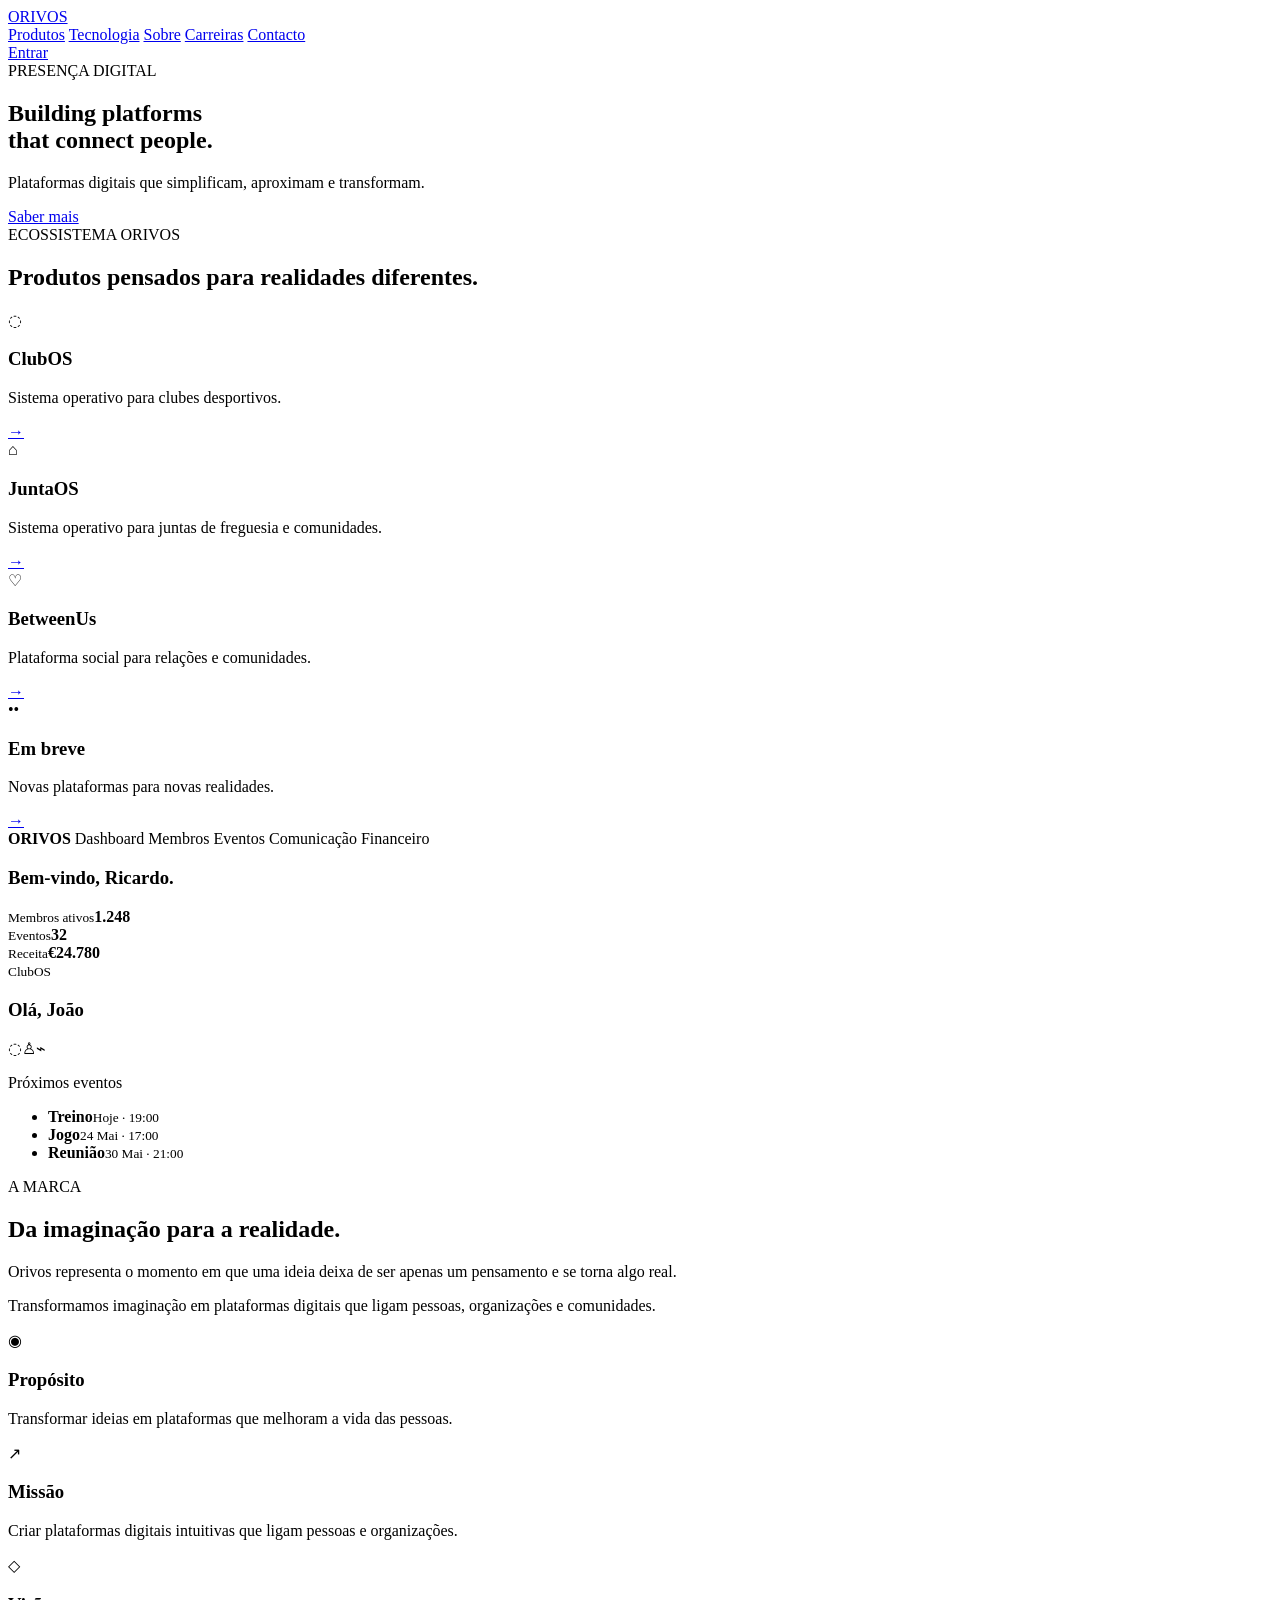
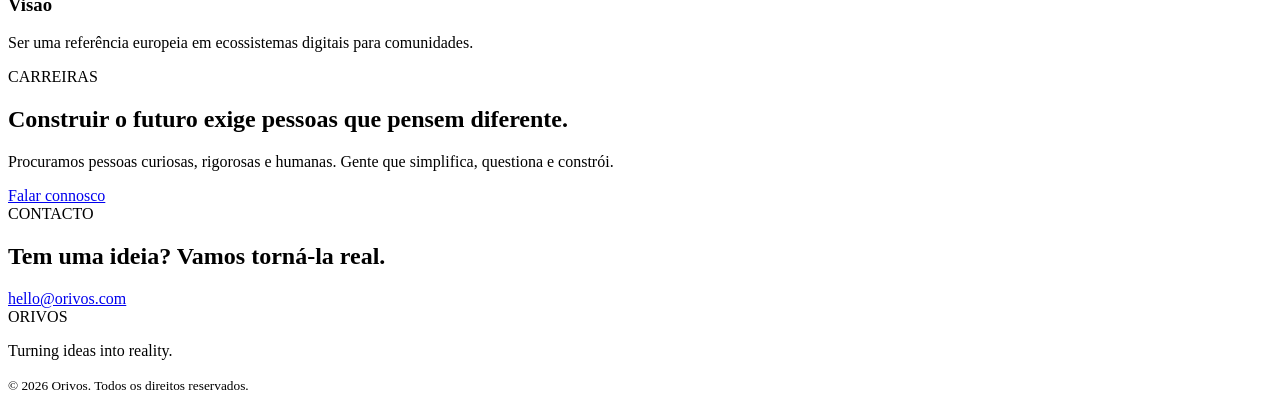
==== index.html @ f991c22e "feat: criar landing page institucional Orivos" ====
<!DOCTYPE html>
<html lang="pt-PT">
<head>
  <meta charset="UTF-8" />
  <meta name="viewport" content="width=device-width, initial-scale=1.0" />
  <meta name="description" content="Orivos — plataformas digitais que ligam pessoas, organizações e comunidades." />
  <title>Orivos — Turning ideas into reality</title>
  <link rel="preconnect" href="https://fonts.googleapis.com">
  <link rel="preconnect" href="https://fonts.gstatic.com" crossorigin>
  <link href="https://fonts.googleapis.com/css2?family=Inter:wght@400;500;600;700&family=Manrope:wght@500;600;700&display=swap" rel="stylesheet">
  <link rel="stylesheet" href="styles.css" />
</head>
<body>
  <header class="site-header">
    <div class="container nav-wrap">
      <a class="brand" href="#top" aria-label="Orivos">
        <span class="brand-mark" aria-hidden="true"><span></span></span>
        <span class="brand-name">ORIVOS</span>
      </a>
      <nav class="nav" aria-label="Navegação principal">
        <a href="#produtos">Produtos</a>
        <a href="#tecnologia">Tecnologia</a>
        <a href="#sobre">Sobre</a>
        <a href="#carreiras">Carreiras</a>
        <a href="#contacto">Contacto</a>
      </nav>
      <a class="button button-small" href="#produtos">Entrar</a>
    </div>
  </header>

  <main id="top">
    <section class="hero section-dark">
      <div class="orb orb-one"></div>
      <div class="orb orb-two"></div>
      <div class="container hero-grid">
        <div class="hero-copy">
          <span class="eyebrow">PRESENÇA DIGITAL</span>
          <h1>Building platforms<br>that <span>connect</span> people.</h1>
          <p>Plataformas digitais que simplificam, aproximam e transformam.</p>
          <a class="button button-outline" href="#sobre">Saber mais</a>
        </div>
        <div class="hero-art" aria-hidden="true">
          <div class="hero-ring"><span></span></div>
        </div>
      </div>
    </section>

    <section id="produtos" class="products section-dark">
      <div class="container">
        <div class="section-heading">
          <span class="eyebrow">ECOSSISTEMA ORIVOS</span>
          <h2>Produtos pensados para realidades diferentes.</h2>
        </div>
        <div class="product-grid">
          <article class="product-card">
            <div class="product-icon">◌</div>
            <h3>ClubOS</h3>
            <p>Sistema operativo para clubes desportivos.</p>
            <a href="#contacto" aria-label="Saber mais sobre ClubOS">→</a>
          </article>
          <article class="product-card featured">
            <div class="product-icon">⌂</div>
            <h3>JuntaOS</h3>
            <p>Sistema operativo para juntas de freguesia e comunidades.</p>
            <a href="#contacto" aria-label="Saber mais sobre JuntaOS">→</a>
          </article>
          <article class="product-card">
            <div class="product-icon heart">♡</div>
            <h3>BetweenUs</h3>
            <p>Plataforma social para relações e comunidades.</p>
            <a href="#contacto" aria-label="Saber mais sobre BetweenUs">→</a>
          </article>
          <article class="product-card">
            <div class="product-icon">••</div>
            <h3>Em breve</h3>
            <p>Novas plataformas para novas realidades.</p>
            <a href="#contacto" aria-label="Conhecer futuros produtos">→</a>
          </article>
        </div>
      </div>
    </section>

    <section id="tecnologia" class="platform section-dark">
      <div class="container platform-grid">
        <div class="dashboard-mockup">
          <div class="mockup-topbar"><span></span><span></span><span></span></div>
          <div class="mockup-content">
            <aside>
              <b>ORIVOS</b>
              <span>Dashboard</span>
              <span>Membros</span>
              <span>Eventos</span>
              <span>Comunicação</span>
              <span>Financeiro</span>
            </aside>
            <div class="mockup-main">
              <h3>Bem-vindo, Ricardo.</h3>
              <div class="stats">
                <div><small>Membros ativos</small><strong>1.248</strong></div>
                <div><small>Eventos</small><strong>32</strong></div>
                <div><small>Receita</small><strong>€24.780</strong></div>
              </div>
              <div class="chart"><span></span></div>
            </div>
          </div>
        </div>
        <div class="phone-mockup">
          <div class="speaker"></div>
          <div class="phone-screen">
            <small>ClubOS</small>
            <h3>Olá, João</h3>
            <div class="phone-icons"><span>◌</span><span>♙</span><span>⌁</span></div>
            <p>Próximos eventos</p>
            <ul>
              <li><b>Treino</b><small>Hoje · 19:00</small></li>
              <li><b>Jogo</b><small>24 Mai · 17:00</small></li>
              <li><b>Reunião</b><small>30 Mai · 21:00</small></li>
            </ul>
          </div>
        </div>
      </div>
    </section>

    <section id="sobre" class="about">
      <div class="container about-grid">
        <div>
          <span class="eyebrow dark">A MARCA</span>
          <h2>Da imaginação para a realidade.</h2>
        </div>
        <div class="about-copy">
          <p>Orivos representa o momento em que uma ideia deixa de ser apenas um pensamento e se torna algo real.</p>
          <p>Transformamos imaginação em plataformas digitais que ligam pessoas, organizações e comunidades.</p>
        </div>
      </div>
      <div class="container values-grid">
        <article><span>◉</span><h3>Propósito</h3><p>Transformar ideias em plataformas que melhoram a vida das pessoas.</p></article>
        <article><span>↗</span><h3>Missão</h3><p>Criar plataformas digitais intuitivas que ligam pessoas e organizações.</p></article>
        <article><span>◇</span><h3>Visão</h3><p>Ser uma referência europeia em ecossistemas digitais para comunidades.</p></article>
      </div>
    </section>

    <section id="carreiras" class="careers section-dark">
      <div class="container split">
        <div><span class="eyebrow">CARREIRAS</span><h2>Construir o futuro exige pessoas que pensem diferente.</h2></div>
        <div><p>Procuramos pessoas curiosas, rigorosas e humanas. Gente que simplifica, questiona e constrói.</p><a class="button" href="mailto:careers@orivos.com">Falar connosco</a></div>
      </div>
    </section>

    <section id="contacto" class="contact">
      <div class="container contact-card">
        <div><span class="eyebrow dark">CONTACTO</span><h2>Tem uma ideia? Vamos torná-la real.</h2></div>
        <a class="button" href="mailto:hello@orivos.com">hello@orivos.com</a>
      </div>
    </section>
  </main>

  <footer class="footer section-dark">
    <div class="container footer-wrap">
      <div class="brand"><span class="brand-mark"><span></span></span><span class="brand-name">ORIVOS</span></div>
      <p>Turning ideas into reality.</p>
      <small>© 2026 Orivos. Todos os direitos reservados.</small>
    </div>
  </footer>
</body>
</html>
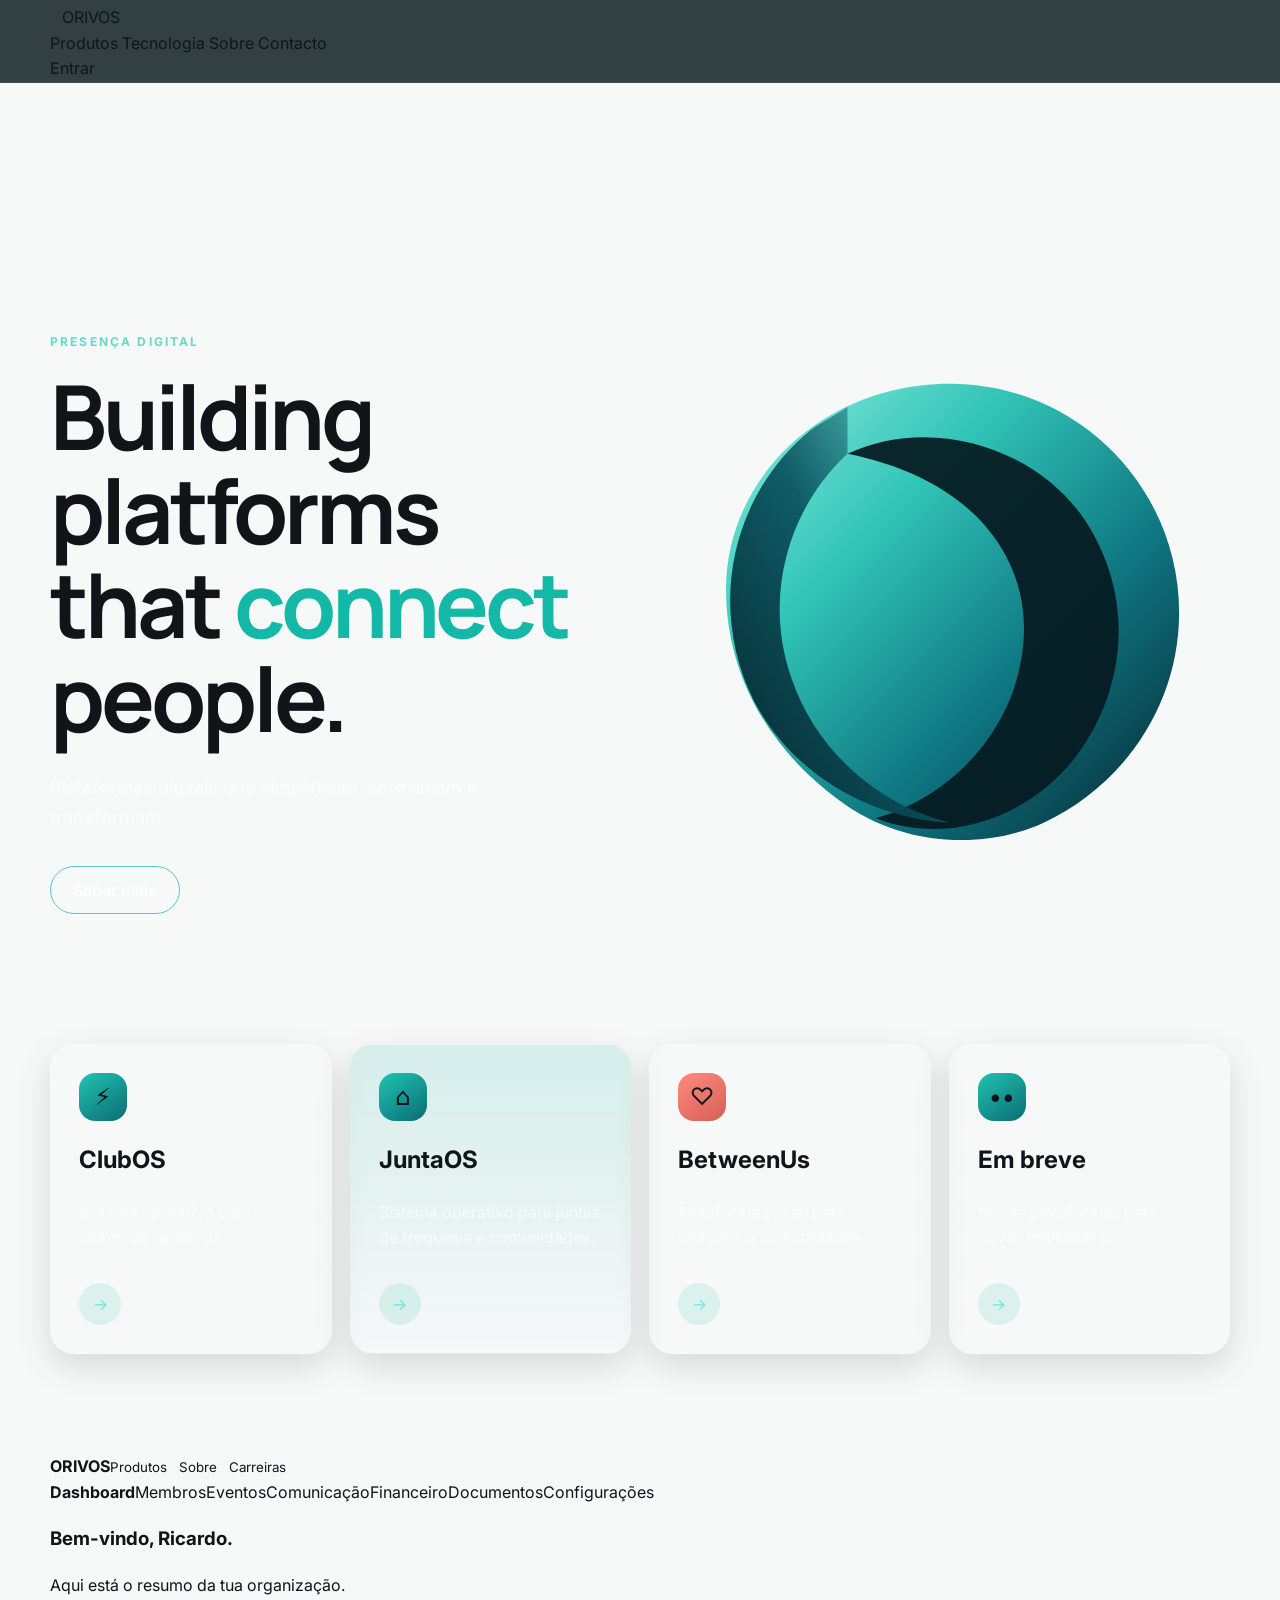
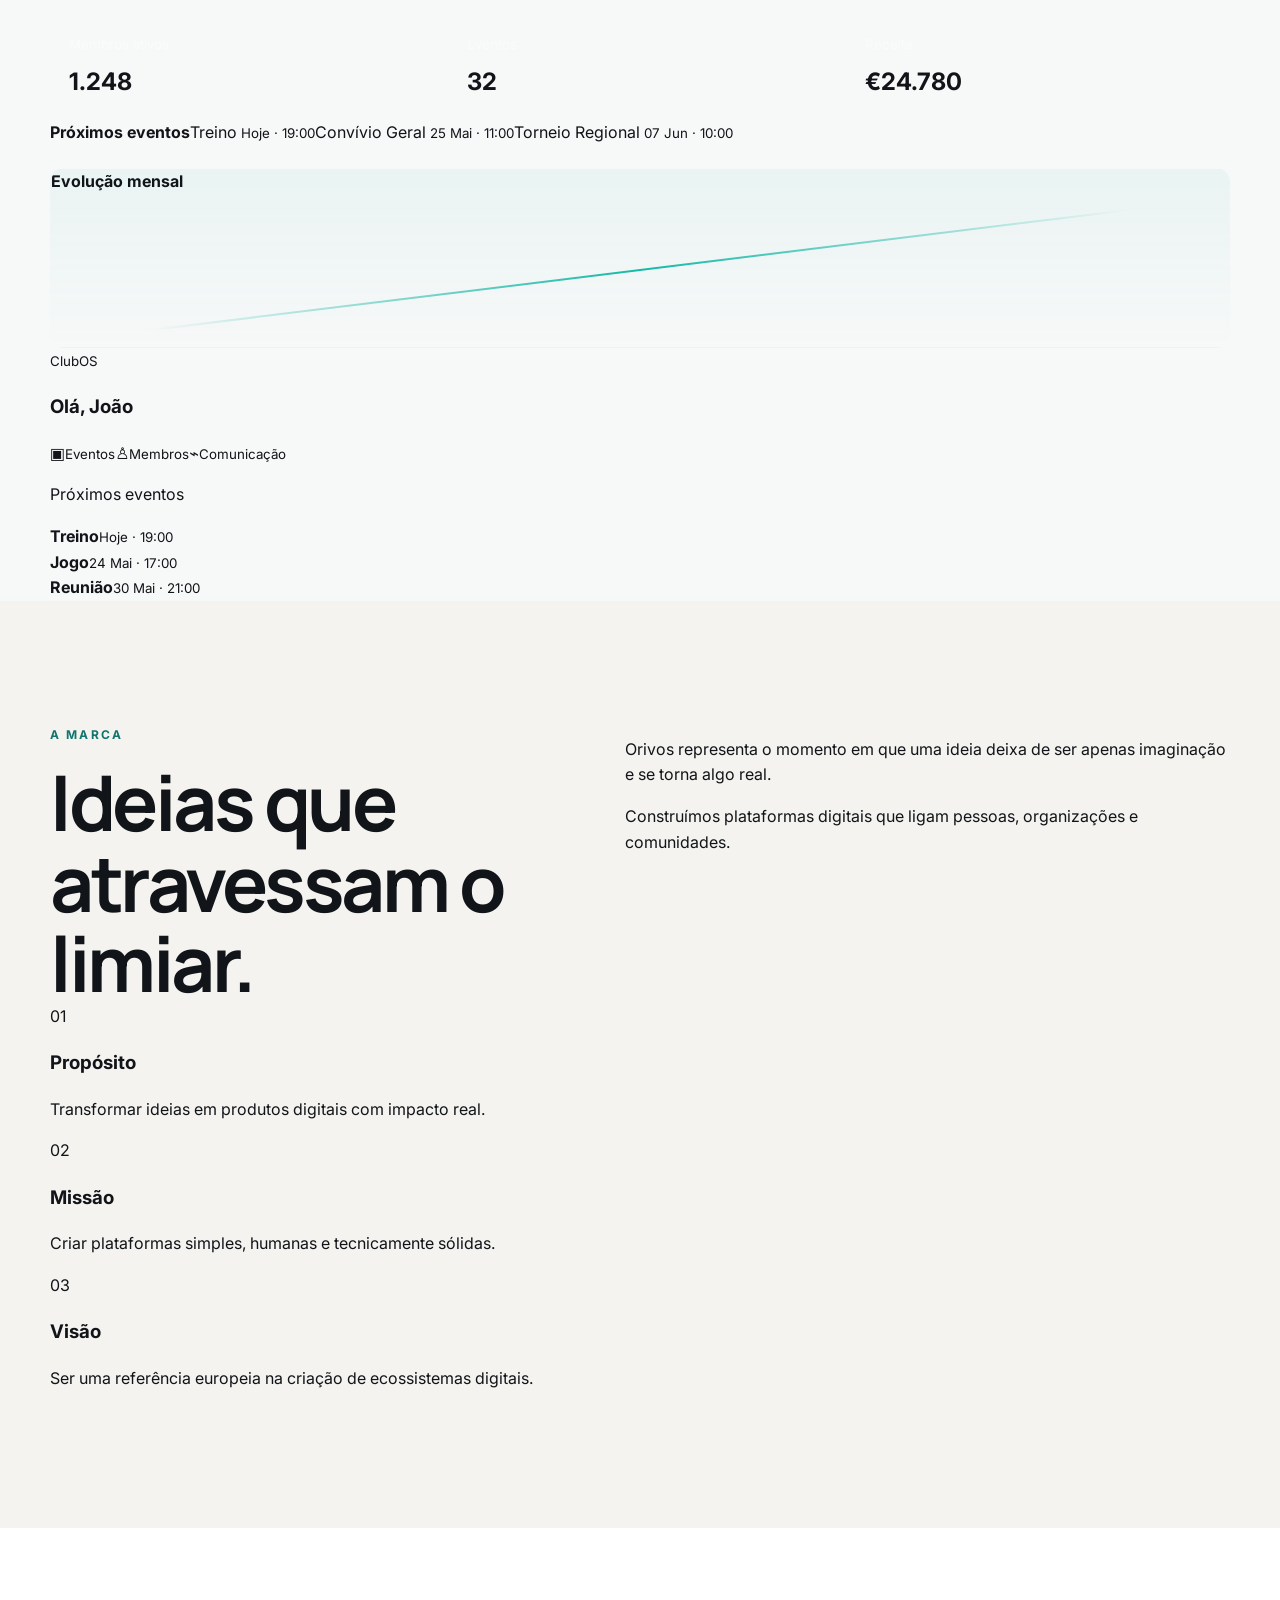
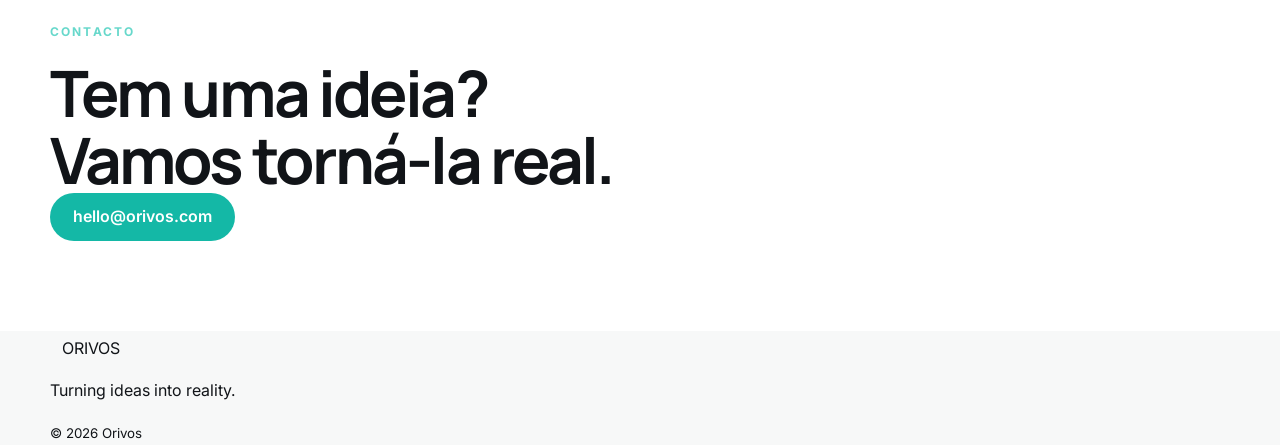
==== commit 106e7ae8: "Rebuild Orivos landing page to match approved visual direction" ====
--- a/index.html
+++ b/index.html
@@ -4,6 +4,7 @@
   <meta charset="UTF-8" />
   <meta name="viewport" content="width=device-width, initial-scale=1.0" />
   <meta name="description" content="Orivos — plataformas digitais que ligam pessoas, organizações e comunidades." />
+  <meta name="theme-color" content="#07171d" />
   <title>Orivos — Turning ideas into reality</title>
   <link rel="preconnect" href="https://fonts.googleapis.com">
   <link rel="preconnect" href="https://fonts.gstatic.com" crossorigin>
@@ -11,68 +12,91 @@
   <link rel="stylesheet" href="styles.css" />
 </head>
 <body>
+  <svg class="svg-defs" aria-hidden="true">
+    <defs>
+      <linearGradient id="orivosGradient" x1="0" y1="0" x2="1" y2="1">
+        <stop offset="0" stop-color="#90eee2"/>
+        <stop offset=".32" stop-color="#31c5b7"/>
+        <stop offset=".65" stop-color="#0d7480"/>
+        <stop offset="1" stop-color="#06242e"/>
+      </linearGradient>
+      <linearGradient id="orivosShade" x1="0" y1="1" x2="1" y2="0">
+        <stop offset="0" stop-color="#041c24"/>
+        <stop offset=".55" stop-color="#0b5662"/>
+        <stop offset="1" stop-color="#67dfd2"/>
+      </linearGradient>
+      <filter id="softGlow" x="-50%" y="-50%" width="200%" height="200%">
+        <feGaussianBlur stdDeviation="10" result="blur"/>
+        <feMerge><feMergeNode in="blur"/><feMergeNode in="SourceGraphic"/></feMerge>
+      </filter>
+    </defs>
+  </svg>
+
   <header class="site-header">
-    <div class="container nav-wrap">
-      <a class="brand" href="#top" aria-label="Orivos">
-        <span class="brand-mark" aria-hidden="true"><span></span></span>
-        <span class="brand-name">ORIVOS</span>
+    <div class="container header-inner">
+      <a class="brand" href="#inicio" aria-label="Orivos, início">
+        <svg class="brand-symbol" viewBox="0 0 120 120" role="img" aria-label="Símbolo Orivos">
+          <path d="M60 10c27 0 49 22 49 49 0 20-12 37-29 45-13 6-31 5-44-5C21 88 12 72 12 54 12 30 33 10 60 10Z" fill="url(#orivosGradient)"/>
+          <path d="M38 25c17-8 39-2 50 13 12 17 10 38-2 53-10 12-27 18-42 12 15-4 28-17 31-33 4-19-7-39-37-45Z" fill="#061a21" opacity=".93"/>
+          <path d="M38 25c-13 12-18 31-12 48 5 15 18 27 34 31-18-1-34-11-42-26-10-20-5-44 12-58 3-2 5-3 8-5Z" fill="url(#orivosShade)" opacity=".95"/>
+        </svg>
+        <span class="brand-word">ORIVOS</span>
       </a>
-      <nav class="nav" aria-label="Navegação principal">
+      <nav class="desktop-nav" aria-label="Navegação principal">
         <a href="#produtos">Produtos</a>
         <a href="#tecnologia">Tecnologia</a>
         <a href="#sobre">Sobre</a>
-        <a href="#carreiras">Carreiras</a>
         <a href="#contacto">Contacto</a>
       </nav>
-      <a class="button button-small" href="#produtos">Entrar</a>
+      <a class="header-cta" href="#contacto">Entrar</a>
     </div>
   </header>
 
-  <main id="top">
-    <section class="hero section-dark">
-      <div class="orb orb-one"></div>
-      <div class="orb orb-two"></div>
+  <main id="inicio">
+    <section class="hero">
+      <div class="wave-lines" aria-hidden="true"></div>
       <div class="container hero-grid">
         <div class="hero-copy">
           <span class="eyebrow">PRESENÇA DIGITAL</span>
           <h1>Building platforms<br>that <span>connect</span> people.</h1>
           <p>Plataformas digitais que simplificam, aproximam e transformam.</p>
-          <a class="button button-outline" href="#sobre">Saber mais</a>
+          <a class="button button-outline" href="#produtos">Saber mais</a>
         </div>
-        <div class="hero-art" aria-hidden="true">
-          <div class="hero-ring"><span></span></div>
+        <div class="hero-visual" aria-hidden="true">
+          <div class="symbol-glow"></div>
+          <svg class="hero-symbol" viewBox="0 0 120 120">
+            <path d="M60 10c27 0 49 22 49 49 0 20-12 37-29 45-13 6-31 5-44-5C21 88 12 72 12 54 12 30 33 10 60 10Z" fill="url(#orivosGradient)"/>
+            <path d="M38 25c17-8 39-2 50 13 12 17 10 38-2 53-10 12-27 18-42 12 15-4 28-17 31-33 4-19-7-39-37-45Z" fill="#061a21" opacity=".93"/>
+            <path d="M38 25c-13 12-18 31-12 48 5 15 18 27 34 31-18-1-34-11-42-26-10-20-5-44 12-58 3-2 5-3 8-5Z" fill="url(#orivosShade)" opacity=".95"/>
+          </svg>
         </div>
       </div>
     </section>
 
-    <section id="produtos" class="products section-dark">
+    <section id="produtos" class="products dark-section">
       <div class="container">
-        <div class="section-heading">
-          <span class="eyebrow">ECOSSISTEMA ORIVOS</span>
-          <h2>Produtos pensados para realidades diferentes.</h2>
-        </div>
         <div class="product-grid">
           <article class="product-card">
-            <div class="product-icon">◌</div>
-            <h3>ClubOS</h3>
+            <div class="product-icon">⚡</div>
+            <h2>ClubOS</h2>
             <p>Sistema operativo para clubes desportivos.</p>
-            <a href="#contacto" aria-label="Saber mais sobre ClubOS">→</a>
+            <a href="#contacto" aria-label="Conhecer o ClubOS">→</a>
           </article>
           <article class="product-card featured">
             <div class="product-icon">⌂</div>
-            <h3>JuntaOS</h3>
+            <h2>JuntaOS</h2>
             <p>Sistema operativo para juntas de freguesia e comunidades.</p>
-            <a href="#contacto" aria-label="Saber mais sobre JuntaOS">→</a>
+            <a href="#contacto" aria-label="Conhecer o JuntaOS">→</a>
           </article>
           <article class="product-card">
             <div class="product-icon heart">♡</div>
-            <h3>BetweenUs</h3>
+            <h2>BetweenUs</h2>
             <p>Plataforma social para relações e comunidades.</p>
-            <a href="#contacto" aria-label="Saber mais sobre BetweenUs">→</a>
+            <a href="#contacto" aria-label="Conhecer o BetweenUs">→</a>
           </article>
           <article class="product-card">
             <div class="product-icon">••</div>
-            <h3>Em breve</h3>
+            <h2>Em breve</h2>
             <p>Novas plataformas para novas realidades.</p>
             <a href="#contacto" aria-label="Conhecer futuros produtos">→</a>
           </article>
@@ -80,42 +104,32 @@
       </div>
     </section>
 
-    <section id="tecnologia" class="platform section-dark">
-      <div class="container platform-grid">
-        <div class="dashboard-mockup">
-          <div class="mockup-topbar"><span></span><span></span><span></span></div>
-          <div class="mockup-content">
-            <aside>
-              <b>ORIVOS</b>
-              <span>Dashboard</span>
-              <span>Membros</span>
-              <span>Eventos</span>
-              <span>Comunicação</span>
-              <span>Financeiro</span>
-            </aside>
-            <div class="mockup-main">
-              <h3>Bem-vindo, Ricardo.</h3>
-              <div class="stats">
-                <div><small>Membros ativos</small><strong>1.248</strong></div>
-                <div><small>Eventos</small><strong>32</strong></div>
-                <div><small>Receita</small><strong>€24.780</strong></div>
+    <section id="tecnologia" class="showcase dark-section">
+      <div class="container showcase-grid">
+        <div class="laptop">
+          <div class="screen">
+            <div class="app-top"><span class="mini-logo"></span><b>ORIVOS</b><small>Produtos&nbsp;&nbsp; Sobre&nbsp;&nbsp; Carreiras</small></div>
+            <div class="app-layout">
+              <aside><b>Dashboard</b><span>Membros</span><span>Eventos</span><span>Comunicação</span><span>Financeiro</span><span>Documentos</span><span>Configurações</span></aside>
+              <div class="app-main">
+                <h3>Bem-vindo, Ricardo.</h3>
+                <p>Aqui está o resumo da tua organização.</p>
+                <div class="stats"><div><small>Membros ativos</small><strong>1.248</strong></div><div><small>Eventos</small><strong>32</strong></div><div><small>Receita</small><strong>€24.780</strong></div></div>
+                <div class="dashboard-bottom"><div class="events"><b>Próximos eventos</b><span>Treino <small>Hoje · 19:00</small></span><span>Convívio Geral <small>25 Mai · 11:00</small></span><span>Torneio Regional <small>07 Jun · 10:00</small></span></div><div class="chart"><b>Evolução mensal</b><i></i></div></div>
               </div>
-              <div class="chart"><span></span></div>
             </div>
           </div>
+          <div class="laptop-base"></div>
         </div>
-        <div class="phone-mockup">
-          <div class="speaker"></div>
-          <div class="phone-screen">
-            <small>ClubOS</small>
-            <h3>Olá, João</h3>
-            <div class="phone-icons"><span>◌</span><span>♙</span><span>⌁</span></div>
+        <div class="phone">
+          <div class="phone-notch"></div>
+          <div class="phone-content">
+            <small>ClubOS</small><h3>Olá, João</h3>
+            <div class="mobile-actions"><span>▣<small>Eventos</small></span><span>♙<small>Membros</small></span><span>⌁<small>Comunicação</small></span></div>
             <p>Próximos eventos</p>
-            <ul>
-              <li><b>Treino</b><small>Hoje · 19:00</small></li>
-              <li><b>Jogo</b><small>24 Mai · 17:00</small></li>
-              <li><b>Reunião</b><small>30 Mai · 21:00</small></li>
-            </ul>
+            <div class="mobile-event"><b>Treino</b><small>Hoje · 19:00</small></div>
+            <div class="mobile-event"><b>Jogo</b><small>24 Mai · 17:00</small></div>
+            <div class="mobile-event"><b>Reunião</b><small>30 Mai · 21:00</small></div>
           </div>
         </div>
       </div>
@@ -123,43 +137,23 @@
 
     <section id="sobre" class="about">
       <div class="container about-grid">
-        <div>
-          <span class="eyebrow dark">A MARCA</span>
-          <h2>Da imaginação para a realidade.</h2>
-        </div>
-        <div class="about-copy">
-          <p>Orivos representa o momento em que uma ideia deixa de ser apenas um pensamento e se torna algo real.</p>
-          <p>Transformamos imaginação em plataformas digitais que ligam pessoas, organizações e comunidades.</p>
-        </div>
+        <div><span class="eyebrow dark">A MARCA</span><h2>Ideias que atravessam o limiar.</h2></div>
+        <div><p>Orivos representa o momento em que uma ideia deixa de ser apenas imaginação e se torna algo real.</p><p>Construímos plataformas digitais que ligam pessoas, organizações e comunidades.</p></div>
       </div>
-      <div class="container values-grid">
-        <article><span>◉</span><h3>Propósito</h3><p>Transformar ideias em plataformas que melhoram a vida das pessoas.</p></article>
-        <article><span>↗</span><h3>Missão</h3><p>Criar plataformas digitais intuitivas que ligam pessoas e organizações.</p></article>
-        <article><span>◇</span><h3>Visão</h3><p>Ser uma referência europeia em ecossistemas digitais para comunidades.</p></article>
-      </div>
-    </section>
-
-    <section id="carreiras" class="careers section-dark">
-      <div class="container split">
-        <div><span class="eyebrow">CARREIRAS</span><h2>Construir o futuro exige pessoas que pensem diferente.</h2></div>
-        <div><p>Procuramos pessoas curiosas, rigorosas e humanas. Gente que simplifica, questiona e constrói.</p><a class="button" href="mailto:careers@orivos.com">Falar connosco</a></div>
+      <div class="container values">
+        <article><span>01</span><h3>Propósito</h3><p>Transformar ideias em produtos digitais com impacto real.</p></article>
+        <article><span>02</span><h3>Missão</h3><p>Criar plataformas simples, humanas e tecnicamente sólidas.</p></article>
+        <article><span>03</span><h3>Visão</h3><p>Ser uma referência europeia na criação de ecossistemas digitais.</p></article>
       </div>
     </section>
 
     <section id="contacto" class="contact">
-      <div class="container contact-card">
-        <div><span class="eyebrow dark">CONTACTO</span><h2>Tem uma ideia? Vamos torná-la real.</h2></div>
-        <a class="button" href="mailto:hello@orivos.com">hello@orivos.com</a>
-      </div>
+      <div class="container contact-panel"><div><span class="eyebrow">CONTACTO</span><h2>Tem uma ideia?<br>Vamos torná-la real.</h2></div><a class="button" href="mailto:hello@orivos.com">hello@orivos.com</a></div>
     </section>
   </main>
 
-  <footer class="footer section-dark">
-    <div class="container footer-wrap">
-      <div class="brand"><span class="brand-mark"><span></span></span><span class="brand-name">ORIVOS</span></div>
-      <p>Turning ideas into reality.</p>
-      <small>© 2026 Orivos. Todos os direitos reservados.</small>
-    </div>
+  <footer>
+    <div class="container footer-inner"><a class="brand" href="#inicio"><svg class="brand-symbol" viewBox="0 0 120 120"><path d="M60 10c27 0 49 22 49 49 0 20-12 37-29 45-13 6-31 5-44-5C21 88 12 72 12 54 12 30 33 10 60 10Z" fill="url(#orivosGradient)"/><path d="M38 25c17-8 39-2 50 13 12 17 10 38-2 53-10 12-27 18-42 12 15-4 28-17 31-33 4-19-7-39-37-45Z" fill="#061a21" opacity=".93"/><path d="M38 25c-13 12-18 31-12 48 5 15 18 27 34 31-18-1-34-11-42-26-10-20-5-44 12-58 3-2 5-3 8-5Z" fill="url(#orivosShade)" opacity=".95"/></svg><span class="brand-word">ORIVOS</span></a><p>Turning ideas into reality.</p><small>© 2026 Orivos</small></div>
   </footer>
 </body>
-</html>
+</html>
--- a/styles.css
+++ b/styles.css
@@ -0,0 +1,304 @@
+:root {
+  --deep-teal: #0b1f26;
+  --petrol: #0d2b36;
+  --graphite: #111418;
+  --white: #ffffff;
+  --off-white: #f7f8f8;
+  --light-grey: #e6e8eb;
+  --slate: #6b7280;
+  --emerald: #14b8a6;
+  --copper: #d08c5b;
+  --radius: 24px;
+  --shadow: 0 28px 70px rgba(0, 0, 0, 0.22);
+}
+
+* { box-sizing: border-box; }
+html { scroll-behavior: smooth; }
+body {
+  margin: 0;
+  font-family: Inter, system-ui, -apple-system, BlinkMacSystemFont, "Segoe UI", sans-serif;
+  color: var(--graphite);
+  background: var(--off-white);
+  line-height: 1.6;
+}
+
+a { color: inherit; text-decoration: none; }
+button, a { -webkit-tap-highlight-color: transparent; }
+img { max-width: 100%; }
+
+.container {
+  width: min(1180px, calc(100% - 40px));
+  margin: 0 auto;
+}
+
+.section-dark {
+  color: var(--white);
+  background:
+    radial-gradient(circle at 80% 10%, rgba(20, 184, 166, 0.14), transparent 28%),
+    linear-gradient(180deg, #07161b 0%, var(--deep-teal) 100%);
+}
+
+.site-header {
+  position: fixed;
+  inset: 0 0 auto 0;
+  z-index: 50;
+  background: rgba(7, 22, 27, 0.82);
+  border-bottom: 1px solid rgba(255,255,255,0.08);
+  backdrop-filter: blur(18px);
+}
+
+.nav-wrap {
+  min-height: 76px;
+  display: grid;
+  grid-template-columns: auto 1fr auto;
+  align-items: center;
+  gap: 32px;
+}
+
+.brand {
+  display: inline-flex;
+  align-items: center;
+  gap: 12px;
+}
+
+.brand-name {
+  font-family: Manrope, sans-serif;
+  font-size: 0.98rem;
+  letter-spacing: 0.34em;
+  font-weight: 600;
+  color: var(--white);
+}
+
+.brand-mark {
+  position: relative;
+  display: inline-block;
+  width: 34px;
+  height: 34px;
+  border-radius: 50%;
+  background: linear-gradient(145deg, #8de2d8 0%, var(--emerald) 34%, #0e6570 70%, #08252e 100%);
+  transform: rotate(-18deg);
+  box-shadow: inset 0 0 18px rgba(255,255,255,0.18);
+}
+
+.brand-mark::after {
+  content: "";
+  position: absolute;
+  inset: 7px;
+  border-radius: 50%;
+  background: #07161b;
+}
+
+.brand-mark span {
+  position: absolute;
+  width: 14px;
+  height: 30px;
+  left: 2px;
+  top: 2px;
+  border-radius: 70% 40% 70% 35%;
+  background: linear-gradient(180deg, rgba(255,255,255,0.22), transparent);
+  z-index: 2;
+}
+
+.nav {
+  justify-self: end;
+  display: flex;
+  gap: 30px;
+  color: rgba(255,255,255,0.74);
+  font-size: 0.92rem;
+}
+.nav a { transition: color .2s ease; }
+.nav a:hover { color: var(--white); }
+
+.button {
+  display: inline-flex;
+  align-items: center;
+  justify-content: center;
+  min-height: 48px;
+  padding: 0 22px;
+  border-radius: 999px;
+  color: var(--white);
+  background: var(--emerald);
+  font-weight: 600;
+  border: 1px solid transparent;
+  transition: transform .2s ease, background .2s ease, border-color .2s ease;
+}
+.button:hover { transform: translateY(-2px); background: #18c6b3; }
+.button-small { min-height: 38px; padding: 0 18px; font-size: .9rem; }
+.button-outline { background: transparent; border-color: rgba(20,184,166,.7); }
+.button-outline:hover { background: rgba(20,184,166,.1); }
+
+.hero {
+  position: relative;
+  overflow: hidden;
+  padding: 170px 0 90px;
+}
+.hero-grid {
+  position: relative;
+  z-index: 2;
+  display: grid;
+  grid-template-columns: 1.05fr .95fr;
+  align-items: center;
+  min-height: 570px;
+}
+.hero-copy { max-width: 650px; }
+.eyebrow {
+  display: inline-block;
+  margin-bottom: 18px;
+  color: #67d8cb;
+  font-size: .75rem;
+  font-weight: 700;
+  letter-spacing: .18em;
+}
+.eyebrow.dark { color: #0f756d; }
+.hero h1,
+.section-heading h2,
+.about h2,
+.careers h2,
+.contact h2 {
+  margin: 0;
+  font-family: Manrope, sans-serif;
+  line-height: 1.05;
+  letter-spacing: -.045em;
+}
+.hero h1 { font-size: clamp(3.2rem, 7vw, 6.5rem); }
+.hero h1 span { color: var(--emerald); }
+.hero p { max-width: 520px; margin: 28px 0 34px; color: rgba(255,255,255,.66); font-size: 1.16rem; }
+
+.hero-art { min-height: 450px; display: grid; place-items: center; }
+.hero-ring {
+  position: relative;
+  width: min(38vw, 470px);
+  aspect-ratio: 1;
+  border-radius: 50%;
+  background: linear-gradient(145deg, #9ae3d8 0%, #4fc9bd 20%, #0d6f78 54%, #07323c 78%, #031318 100%);
+  transform: rotate(-18deg) perspective(900px) rotateY(-18deg);
+  box-shadow: 0 50px 100px rgba(0,0,0,.4), inset 0 0 40px rgba(255,255,255,.18);
+}
+.hero-ring::after {
+  content: "";
+  position: absolute;
+  inset: 20%;
+  border-radius: 50%;
+  background: #06161b;
+  box-shadow: inset 0 0 50px rgba(0,0,0,.6);
+}
+.hero-ring span {
+  position: absolute;
+  inset: -10% 38% 28% -8%;
+  border-radius: 70% 45% 75% 35%;
+  background: linear-gradient(180deg, rgba(255,255,255,.23), transparent 70%);
+  z-index: 3;
+}
+.orb { position: absolute; border-radius: 50%; filter: blur(80px); opacity: .18; }
+.orb-one { width: 360px; height: 360px; right: -80px; top: 100px; background: var(--emerald); }
+.orb-two { width: 240px; height: 240px; left: 20%; bottom: -80px; background: #1c7781; }
+
+.products { padding: 40px 0 100px; }
+.section-heading { max-width: 760px; margin-bottom: 38px; }
+.section-heading h2 { font-size: clamp(2.3rem, 5vw, 4.4rem); }
+.product-grid { display: grid; grid-template-columns: repeat(4, 1fr); gap: 18px; }
+.product-card {
+  min-height: 310px;
+  padding: 28px;
+  border: 1px solid rgba(255,255,255,.09);
+  border-radius: var(--radius);
+  background: linear-gradient(180deg, rgba(255,255,255,.045), rgba(255,255,255,.018));
+  display: flex;
+  flex-direction: column;
+  box-shadow: 0 12px 35px rgba(0,0,0,.13);
+}
+.product-card.featured { background: linear-gradient(180deg, rgba(20,184,166,.15), rgba(255,255,255,.025)); }
+.product-card h3 { font-family: Manrope; font-size: 1.55rem; margin: 20px 0 8px; }
+.product-card p { margin: 0; color: rgba(255,255,255,.62); }
+.product-card a {
+  width: 42px; height: 42px; border-radius: 50%; margin-top: auto;
+  display: grid; place-items: center; background: rgba(20,184,166,.12); color: #70e4d7;
+}
+.product-icon {
+  width: 48px; height: 48px; border-radius: 16px; display: grid; place-items: center;
+  background: linear-gradient(145deg, #20c4b2, #0b6c74); font-size: 1.5rem;
+}
+.product-icon.heart { background: linear-gradient(145deg, #ff8b7c, #d65e59); }
+
+.platform { padding: 20px 0 120px; }
+.platform-grid { display: grid; grid-template-columns: 1fr 280px; gap: 34px; align-items: end; }
+.dashboard-mockup {
+  border: 1px solid rgba(255,255,255,.12); border-radius: 18px; overflow: hidden; background: #0d1c22; box-shadow: var(--shadow);
+}
+.mockup-topbar { height: 42px; display: flex; align-items: center; gap: 7px; padding: 0 16px; border-bottom: 1px solid rgba(255,255,255,.06); }
+.mockup-topbar span { width: 8px; height: 8px; border-radius: 50%; background: rgba(255,255,255,.18); }
+.mockup-content { min-height: 420px; display: grid; grid-template-columns: 180px 1fr; }
+.mockup-content aside { padding: 28px 20px; background: rgba(255,255,255,.018); display: flex; flex-direction: column; gap: 15px; color: rgba(255,255,255,.56); font-size: .82rem; }
+.mockup-content aside b { color: var(--white); margin-bottom: 12px; letter-spacing: .18em; }
+.mockup-main { padding: 32px; }
+.mockup-main h3 { margin: 0 0 24px; font-size: 1.4rem; }
+.stats { display: grid; grid-template-columns: repeat(3, 1fr); gap: 14px; }
+.stats div { padding: 18px; border: 1px solid rgba(255,255,255,.07); border-radius: 14px; background: rgba(255,255,255,.025); }
+.stats small { display: block; color: rgba(255,255,255,.45); }
+.stats strong { display: block; margin-top: 8px; font-size: 1.5rem; }
+.chart { height: 180px; margin-top: 22px; border: 1px solid rgba(255,255,255,.06); border-radius: 14px; position: relative; overflow: hidden; background: linear-gradient(180deg, rgba(20,184,166,.06), transparent); }
+.chart::before {
+  content: ""; position: absolute; left: 8%; right: 8%; top: 56%; height: 2px; background: linear-gradient(90deg, transparent, var(--emerald), transparent); transform: rotate(-7deg); box-shadow: 80px -20px 0 -1px var(--emerald), 170px 8px 0 -1px var(--emerald), 260px -35px 0 -1px var(--emerald);
+}
+.phone-mockup { padding: 12px; border-radius: 38px; background: #02070a; border: 2px solid #26353a; box-shadow: var(--shadow); }
+.speaker { width: 76px; height: 6px; border-radius: 999px; background: #29383d; margin: 3px auto 10px; }
+.phone-screen { min-height: 500px; padding: 24px 18px; border-radius: 28px; background: linear-gradient(180deg, #0b232b, #07151a); }
+.phone-screen h3 { margin: 14px 0 20px; }
+.phone-icons { display: grid; grid-template-columns: repeat(3, 1fr); gap: 8px; }
+.phone-icons span { aspect-ratio: 1; display: grid; place-items: center; border-radius: 13px; background: rgba(20,184,166,.1); }
+.phone-screen p { margin: 28px 0 12px; color: rgba(255,255,255,.58); font-size: .82rem; }
+.phone-screen ul { list-style: none; margin: 0; padding: 0; display: grid; gap: 9px; }
+.phone-screen li { padding: 12px; border-radius: 12px; background: rgba(255,255,255,.035); }
+.phone-screen li b, .phone-screen li small { display: block; }
+.phone-screen li small { color: rgba(255,255,255,.46); }
+
+.about { padding: 120px 0; background: #f4f3f0; }
+.about-grid { display: grid; grid-template-columns: .9fr 1.1fr; gap: 80px; align-items: start; }
+.about h2 { font-size: clamp(2.8rem, 6vw, 5.6rem); }
+.about-copy { font-size: 1.25rem; color: #3a4146; }
+.values-grid { margin-top: 80px; display: grid; grid-template-columns: repeat(3, 1fr); gap: 24px; }
+.values-grid article { padding: 28px 0; border-top: 1px solid #cfd4d6; }
+.values-grid span { color: #0f756d; font-size: 1.5rem; }
+.values-grid h3 { font-family: Manrope; font-size: 1.3rem; margin-bottom: 8px; }
+.values-grid p { color: var(--slate); margin: 0; }
+
+.careers { padding: 110px 0; }
+.split { display: grid; grid-template-columns: 1.1fr .9fr; gap: 90px; align-items: center; }
+.careers h2 { font-size: clamp(2.6rem, 5vw, 4.8rem); }
+.careers p { color: rgba(255,255,255,.62); font-size: 1.1rem; margin-bottom: 28px; }
+
+.contact { padding: 90px 0; background: var(--white); }
+.contact-card { display: flex; justify-content: space-between; align-items: end; gap: 30px; padding: 50px; border-radius: 30px; background: #eef2f2; }
+.contact h2 { max-width: 760px; font-size: clamp(2.5rem, 5vw, 4.8rem); }
+
+.footer { padding: 44px 0; }
+.footer-wrap { display: grid; grid-template-columns: auto 1fr auto; align-items: center; gap: 30px; }
+.footer p { justify-self: center; color: rgba(255,255,255,.5); }
+.footer small { color: rgba(255,255,255,.38); }
+
+@media (max-width: 980px) {
+  .nav { display: none; }
+  .nav-wrap { grid-template-columns: 1fr auto; }
+  .hero-grid, .about-grid, .split { grid-template-columns: 1fr; }
+  .hero-art { min-height: 340px; }
+  .hero-ring { width: min(72vw, 390px); }
+  .product-grid { grid-template-columns: repeat(2, 1fr); }
+  .platform-grid { grid-template-columns: 1fr; }
+  .phone-mockup { width: min(320px, 100%); justify-self: center; }
+  .values-grid { grid-template-columns: 1fr; }
+  .footer-wrap { grid-template-columns: 1fr; text-align: center; justify-items: center; }
+  .footer p { justify-self: center; }
+}
+
+@media (max-width: 680px) {
+  .container { width: min(100% - 24px, 1180px); }
+  .site-header .button { display: none; }
+  .hero { padding-top: 125px; }
+  .hero h1 { font-size: clamp(2.8rem, 14vw, 4.5rem); }
+  .product-grid { grid-template-columns: 1fr; }
+  .mockup-content { grid-template-columns: 1fr; }
+  .mockup-content aside { display: none; }
+  .stats { grid-template-columns: 1fr; }
+  .contact-card { padding: 34px 24px; flex-direction: column; align-items: flex-start; }
+  .about, .careers { padding: 80px 0; }
+}
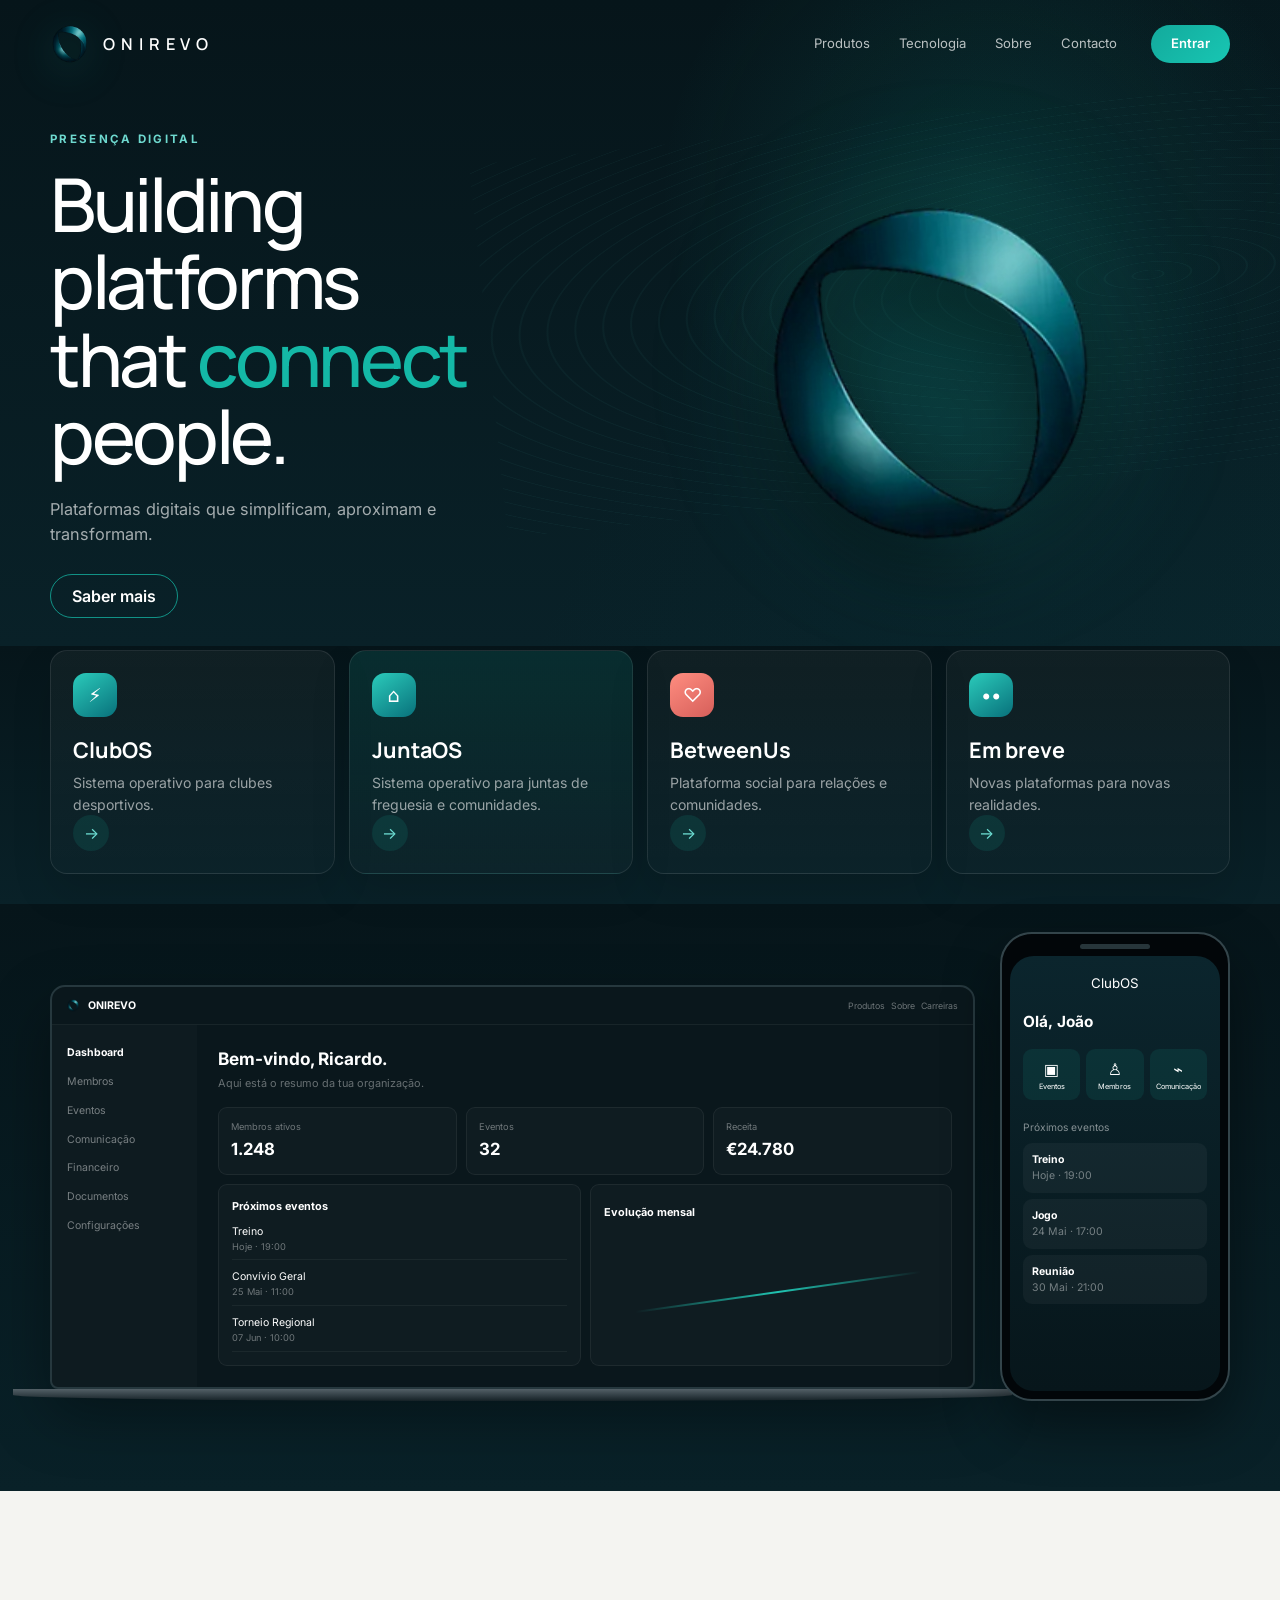
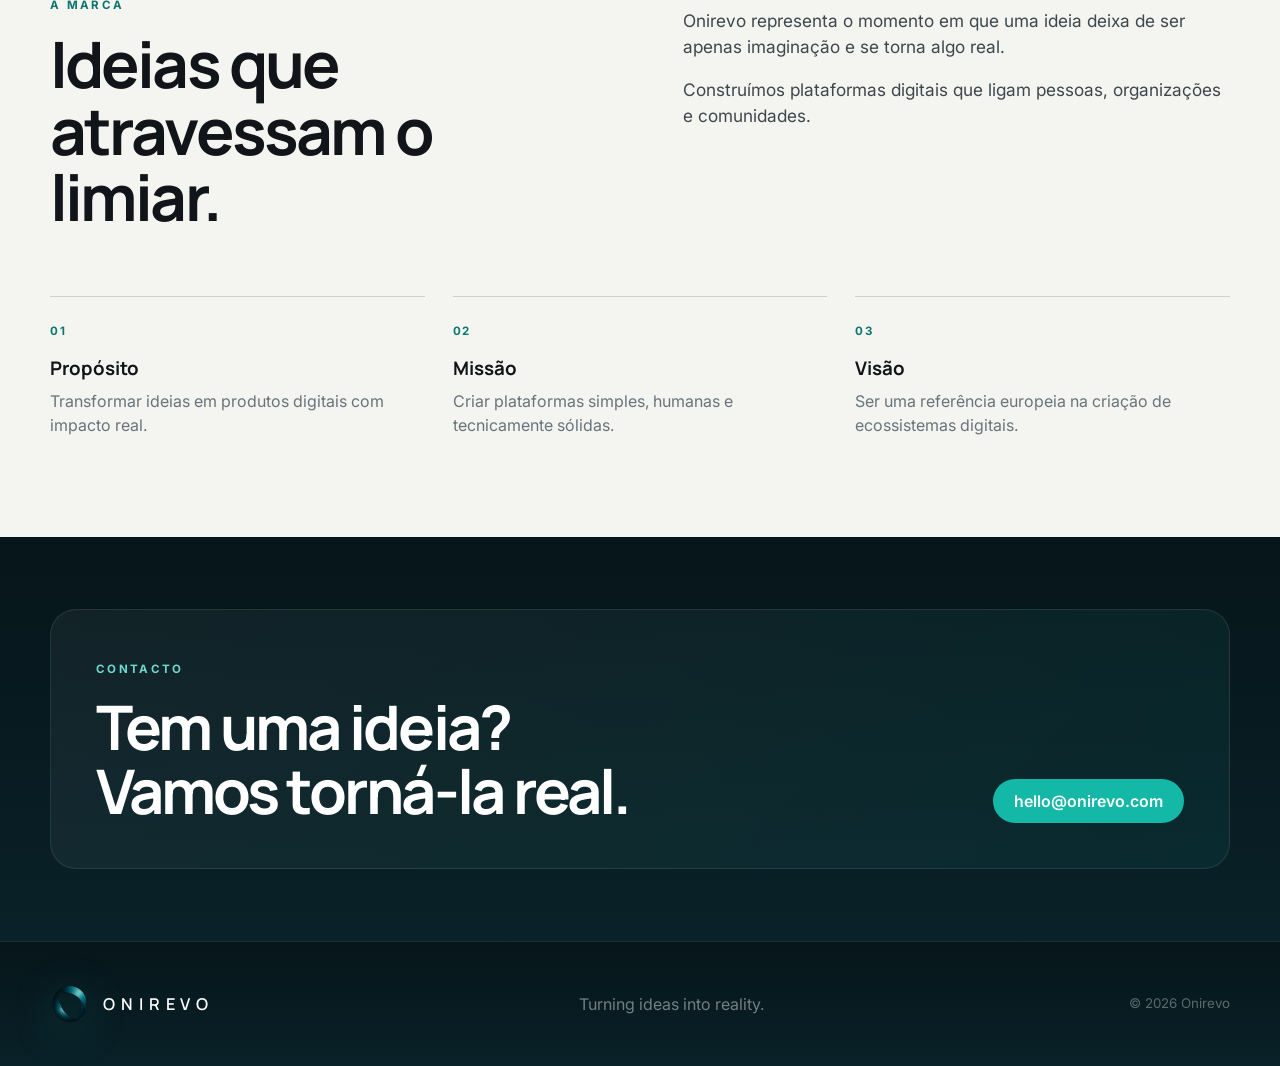
==== commit ca09a200: "Rename Orivos brand to Onirevo" ====
--- a/index.html
+++ b/index.html
@@ -3,9 +3,9 @@
 <head>
   <meta charset="UTF-8" />
   <meta name="viewport" content="width=device-width, initial-scale=1.0" />
-  <meta name="description" content="Orivos — plataformas digitais que ligam pessoas, organizações e comunidades." />
+  <meta name="description" content="Onirevo — plataformas digitais que ligam pessoas, organizações e comunidades." />
   <meta name="theme-color" content="#07171d" />
-  <title>Orivos — Turning ideas into reality</title>
+  <title>Onirevo — Turning ideas into reality</title>
   <link rel="preconnect" href="https://fonts.googleapis.com">
   <link rel="preconnect" href="https://fonts.gstatic.com" crossorigin>
   <link href="https://fonts.googleapis.com/css2?family=Inter:wght@400;500;600;700&family=Manrope:wght@500;600;700&display=swap" rel="stylesheet">
@@ -14,13 +14,13 @@
 <body>
   <svg class="svg-defs" aria-hidden="true">
     <defs>
-      <linearGradient id="orivosGradient" x1="0" y1="0" x2="1" y2="1">
+      <linearGradient id="onirevoGradient" x1="0" y1="0" x2="1" y2="1">
         <stop offset="0" stop-color="#90eee2"/>
         <stop offset=".32" stop-color="#31c5b7"/>
         <stop offset=".65" stop-color="#0d7480"/>
         <stop offset="1" stop-color="#06242e"/>
       </linearGradient>
-      <linearGradient id="orivosShade" x1="0" y1="1" x2="1" y2="0">
+      <linearGradient id="onirevoShade" x1="0" y1="1" x2="1" y2="0">
         <stop offset="0" stop-color="#041c24"/>
         <stop offset=".55" stop-color="#0b5662"/>
         <stop offset="1" stop-color="#67dfd2"/>
@@ -34,13 +34,13 @@
 
   <header class="site-header">
     <div class="container header-inner">
-      <a class="brand" href="#inicio" aria-label="Orivos, início">
-        <svg class="brand-symbol" viewBox="0 0 120 120" role="img" aria-label="Símbolo Orivos">
-          <path d="M60 10c27 0 49 22 49 49 0 20-12 37-29 45-13 6-31 5-44-5C21 88 12 72 12 54 12 30 33 10 60 10Z" fill="url(#orivosGradient)"/>
+      <a class="brand" href="#inicio" aria-label="Onirevo, início">
+        <svg class="brand-symbol" viewBox="0 0 120 120" role="img" aria-label="Símbolo Onirevo">
+          <path d="M60 10c27 0 49 22 49 49 0 20-12 37-29 45-13 6-31 5-44-5C21 88 12 72 12 54 12 30 33 10 60 10Z" fill="url(#onirevoGradient)"/>
           <path d="M38 25c17-8 39-2 50 13 12 17 10 38-2 53-10 12-27 18-42 12 15-4 28-17 31-33 4-19-7-39-37-45Z" fill="#061a21" opacity=".93"/>
-          <path d="M38 25c-13 12-18 31-12 48 5 15 18 27 34 31-18-1-34-11-42-26-10-20-5-44 12-58 3-2 5-3 8-5Z" fill="url(#orivosShade)" opacity=".95"/>
+          <path d="M38 25c-13 12-18 31-12 48 5 15 18 27 34 31-18-1-34-11-42-26-10-20-5-44 12-58 3-2 5-3 8-5Z" fill="url(#onirevoShade)" opacity=".95"/>
         </svg>
-        <span class="brand-word">ORIVOS</span>
+        <span class="brand-word">ONIREVO</span>
       </a>
       <nav class="desktop-nav" aria-label="Navegação principal">
         <a href="#produtos">Produtos</a>
@@ -65,9 +65,9 @@
         <div class="hero-visual" aria-hidden="true">
           <div class="symbol-glow"></div>
           <svg class="hero-symbol" viewBox="0 0 120 120">
-            <path d="M60 10c27 0 49 22 49 49 0 20-12 37-29 45-13 6-31 5-44-5C21 88 12 72 12 54 12 30 33 10 60 10Z" fill="url(#orivosGradient)"/>
+            <path d="M60 10c27 0 49 22 49 49 0 20-12 37-29 45-13 6-31 5-44-5C21 88 12 72 12 54 12 30 33 10 60 10Z" fill="url(#onirevoGradient)"/>
             <path d="M38 25c17-8 39-2 50 13 12 17 10 38-2 53-10 12-27 18-42 12 15-4 28-17 31-33 4-19-7-39-37-45Z" fill="#061a21" opacity=".93"/>
-            <path d="M38 25c-13 12-18 31-12 48 5 15 18 27 34 31-18-1-34-11-42-26-10-20-5-44 12-58 3-2 5-3 8-5Z" fill="url(#orivosShade)" opacity=".95"/>
+            <path d="M38 25c-13 12-18 31-12 48 5 15 18 27 34 31-18-1-34-11-42-26-10-20-5-44 12-58 3-2 5-3 8-5Z" fill="url(#onirevoShade)" opacity=".95"/>
           </svg>
         </div>
       </div>
@@ -108,7 +108,7 @@
       <div class="container showcase-grid">
         <div class="laptop">
           <div class="screen">
-            <div class="app-top"><span class="mini-logo"></span><b>ORIVOS</b><small>Produtos&nbsp;&nbsp; Sobre&nbsp;&nbsp; Carreiras</small></div>
+            <div class="app-top"><span class="mini-logo"></span><b>ONIREVO</b><small>Produtos&nbsp;&nbsp; Sobre&nbsp;&nbsp; Carreiras</small></div>
             <div class="app-layout">
               <aside><b>Dashboard</b><span>Membros</span><span>Eventos</span><span>Comunicação</span><span>Financeiro</span><span>Documentos</span><span>Configurações</span></aside>
               <div class="app-main">
@@ -138,7 +138,7 @@
     <section id="sobre" class="about">
       <div class="container about-grid">
         <div><span class="eyebrow dark">A MARCA</span><h2>Ideias que atravessam o limiar.</h2></div>
-        <div><p>Orivos representa o momento em que uma ideia deixa de ser apenas imaginação e se torna algo real.</p><p>Construímos plataformas digitais que ligam pessoas, organizações e comunidades.</p></div>
+        <div><p>Onirevo representa o momento em que uma ideia deixa de ser apenas imaginação e se torna algo real.</p><p>Construímos plataformas digitais que ligam pessoas, organizações e comunidades.</p></div>
       </div>
       <div class="container values">
         <article><span>01</span><h3>Propósito</h3><p>Transformar ideias em produtos digitais com impacto real.</p></article>
@@ -148,12 +148,12 @@
     </section>
 
     <section id="contacto" class="contact">
-      <div class="container contact-panel"><div><span class="eyebrow">CONTACTO</span><h2>Tem uma ideia?<br>Vamos torná-la real.</h2></div><a class="button" href="mailto:hello@orivos.com">hello@orivos.com</a></div>
+      <div class="container contact-panel"><div><span class="eyebrow">CONTACTO</span><h2>Tem uma ideia?<br>Vamos torná-la real.</h2></div><a class="button" href="mailto:hello@onirevo.com">hello@onirevo.com</a></div>
     </section>
   </main>
 
   <footer>
-    <div class="container footer-inner"><a class="brand" href="#inicio"><svg class="brand-symbol" viewBox="0 0 120 120"><path d="M60 10c27 0 49 22 49 49 0 20-12 37-29 45-13 6-31 5-44-5C21 88 12 72 12 54 12 30 33 10 60 10Z" fill="url(#orivosGradient)"/><path d="M38 25c17-8 39-2 50 13 12 17 10 38-2 53-10 12-27 18-42 12 15-4 28-17 31-33 4-19-7-39-37-45Z" fill="#061a21" opacity=".93"/><path d="M38 25c-13 12-18 31-12 48 5 15 18 27 34 31-18-1-34-11-42-26-10-20-5-44 12-58 3-2 5-3 8-5Z" fill="url(#orivosShade)" opacity=".95"/></svg><span class="brand-word">ORIVOS</span></a><p>Turning ideas into reality.</p><small>© 2026 Orivos</small></div>
+    <div class="container footer-inner"><a class="brand" href="#inicio"><svg class="brand-symbol" viewBox="0 0 120 120"><path d="M60 10c27 0 49 22 49 49 0 20-12 37-29 45-13 6-31 5-44-5C21 88 12 72 12 54 12 30 33 10 60 10Z" fill="url(#onirevoGradient)"/><path d="M38 25c17-8 39-2 50 13 12 17 10 38-2 53-10 12-27 18-42 12 15-4 28-17 31-33 4-19-7-39-37-45Z" fill="#061a21" opacity=".93"/><path d="M38 25c-13 12-18 31-12 48 5 15 18 27 34 31-18-1-34-11-42-26-10-20-5-44 12-58 3-2 5-3 8-5Z" fill="url(#onirevoShade)" opacity=".95"/></svg><span class="brand-word">ONIREVO</span></a><p>Turning ideas into reality.</p><small>© 2026 Onirevo</small></div>
   </footer>
 </body>
-</html>+</html>
--- a/styles.css
+++ b/styles.css
@@ -1,304 +1 @@
-:root {
-  --deep-teal: #0b1f26;
-  --petrol: #0d2b36;
-  --graphite: #111418;
-  --white: #ffffff;
-  --off-white: #f7f8f8;
-  --light-grey: #e6e8eb;
-  --slate: #6b7280;
-  --emerald: #14b8a6;
-  --copper: #d08c5b;
-  --radius: 24px;
-  --shadow: 0 28px 70px rgba(0, 0, 0, 0.22);
-}
-
-* { box-sizing: border-box; }
-html { scroll-behavior: smooth; }
-body {
-  margin: 0;
-  font-family: Inter, system-ui, -apple-system, BlinkMacSystemFont, "Segoe UI", sans-serif;
-  color: var(--graphite);
-  background: var(--off-white);
-  line-height: 1.6;
-}
-
-a { color: inherit; text-decoration: none; }
-button, a { -webkit-tap-highlight-color: transparent; }
-img { max-width: 100%; }
-
-.container {
-  width: min(1180px, calc(100% - 40px));
-  margin: 0 auto;
-}
-
-.section-dark {
-  color: var(--white);
-  background:
-    radial-gradient(circle at 80% 10%, rgba(20, 184, 166, 0.14), transparent 28%),
-    linear-gradient(180deg, #07161b 0%, var(--deep-teal) 100%);
-}
-
-.site-header {
-  position: fixed;
-  inset: 0 0 auto 0;
-  z-index: 50;
-  background: rgba(7, 22, 27, 0.82);
-  border-bottom: 1px solid rgba(255,255,255,0.08);
-  backdrop-filter: blur(18px);
-}
-
-.nav-wrap {
-  min-height: 76px;
-  display: grid;
-  grid-template-columns: auto 1fr auto;
-  align-items: center;
-  gap: 32px;
-}
-
-.brand {
-  display: inline-flex;
-  align-items: center;
-  gap: 12px;
-}
-
-.brand-name {
-  font-family: Manrope, sans-serif;
-  font-size: 0.98rem;
-  letter-spacing: 0.34em;
-  font-weight: 600;
-  color: var(--white);
-}
-
-.brand-mark {
-  position: relative;
-  display: inline-block;
-  width: 34px;
-  height: 34px;
-  border-radius: 50%;
-  background: linear-gradient(145deg, #8de2d8 0%, var(--emerald) 34%, #0e6570 70%, #08252e 100%);
-  transform: rotate(-18deg);
-  box-shadow: inset 0 0 18px rgba(255,255,255,0.18);
-}
-
-.brand-mark::after {
-  content: "";
-  position: absolute;
-  inset: 7px;
-  border-radius: 50%;
-  background: #07161b;
-}
-
-.brand-mark span {
-  position: absolute;
-  width: 14px;
-  height: 30px;
-  left: 2px;
-  top: 2px;
-  border-radius: 70% 40% 70% 35%;
-  background: linear-gradient(180deg, rgba(255,255,255,0.22), transparent);
-  z-index: 2;
-}
-
-.nav {
-  justify-self: end;
-  display: flex;
-  gap: 30px;
-  color: rgba(255,255,255,0.74);
-  font-size: 0.92rem;
-}
-.nav a { transition: color .2s ease; }
-.nav a:hover { color: var(--white); }
-
-.button {
-  display: inline-flex;
-  align-items: center;
-  justify-content: center;
-  min-height: 48px;
-  padding: 0 22px;
-  border-radius: 999px;
-  color: var(--white);
-  background: var(--emerald);
-  font-weight: 600;
-  border: 1px solid transparent;
-  transition: transform .2s ease, background .2s ease, border-color .2s ease;
-}
-.button:hover { transform: translateY(-2px); background: #18c6b3; }
-.button-small { min-height: 38px; padding: 0 18px; font-size: .9rem; }
-.button-outline { background: transparent; border-color: rgba(20,184,166,.7); }
-.button-outline:hover { background: rgba(20,184,166,.1); }
-
-.hero {
-  position: relative;
-  overflow: hidden;
-  padding: 170px 0 90px;
-}
-.hero-grid {
-  position: relative;
-  z-index: 2;
-  display: grid;
-  grid-template-columns: 1.05fr .95fr;
-  align-items: center;
-  min-height: 570px;
-}
-.hero-copy { max-width: 650px; }
-.eyebrow {
-  display: inline-block;
-  margin-bottom: 18px;
-  color: #67d8cb;
-  font-size: .75rem;
-  font-weight: 700;
-  letter-spacing: .18em;
-}
-.eyebrow.dark { color: #0f756d; }
-.hero h1,
-.section-heading h2,
-.about h2,
-.careers h2,
-.contact h2 {
-  margin: 0;
-  font-family: Manrope, sans-serif;
-  line-height: 1.05;
-  letter-spacing: -.045em;
-}
-.hero h1 { font-size: clamp(3.2rem, 7vw, 6.5rem); }
-.hero h1 span { color: var(--emerald); }
-.hero p { max-width: 520px; margin: 28px 0 34px; color: rgba(255,255,255,.66); font-size: 1.16rem; }
-
-.hero-art { min-height: 450px; display: grid; place-items: center; }
-.hero-ring {
-  position: relative;
-  width: min(38vw, 470px);
-  aspect-ratio: 1;
-  border-radius: 50%;
-  background: linear-gradient(145deg, #9ae3d8 0%, #4fc9bd 20%, #0d6f78 54%, #07323c 78%, #031318 100%);
-  transform: rotate(-18deg) perspective(900px) rotateY(-18deg);
-  box-shadow: 0 50px 100px rgba(0,0,0,.4), inset 0 0 40px rgba(255,255,255,.18);
-}
-.hero-ring::after {
-  content: "";
-  position: absolute;
-  inset: 20%;
-  border-radius: 50%;
-  background: #06161b;
-  box-shadow: inset 0 0 50px rgba(0,0,0,.6);
-}
-.hero-ring span {
-  position: absolute;
-  inset: -10% 38% 28% -8%;
-  border-radius: 70% 45% 75% 35%;
-  background: linear-gradient(180deg, rgba(255,255,255,.23), transparent 70%);
-  z-index: 3;
-}
-.orb { position: absolute; border-radius: 50%; filter: blur(80px); opacity: .18; }
-.orb-one { width: 360px; height: 360px; right: -80px; top: 100px; background: var(--emerald); }
-.orb-two { width: 240px; height: 240px; left: 20%; bottom: -80px; background: #1c7781; }
-
-.products { padding: 40px 0 100px; }
-.section-heading { max-width: 760px; margin-bottom: 38px; }
-.section-heading h2 { font-size: clamp(2.3rem, 5vw, 4.4rem); }
-.product-grid { display: grid; grid-template-columns: repeat(4, 1fr); gap: 18px; }
-.product-card {
-  min-height: 310px;
-  padding: 28px;
-  border: 1px solid rgba(255,255,255,.09);
-  border-radius: var(--radius);
-  background: linear-gradient(180deg, rgba(255,255,255,.045), rgba(255,255,255,.018));
-  display: flex;
-  flex-direction: column;
-  box-shadow: 0 12px 35px rgba(0,0,0,.13);
-}
-.product-card.featured { background: linear-gradient(180deg, rgba(20,184,166,.15), rgba(255,255,255,.025)); }
-.product-card h3 { font-family: Manrope; font-size: 1.55rem; margin: 20px 0 8px; }
-.product-card p { margin: 0; color: rgba(255,255,255,.62); }
-.product-card a {
-  width: 42px; height: 42px; border-radius: 50%; margin-top: auto;
-  display: grid; place-items: center; background: rgba(20,184,166,.12); color: #70e4d7;
-}
-.product-icon {
-  width: 48px; height: 48px; border-radius: 16px; display: grid; place-items: center;
-  background: linear-gradient(145deg, #20c4b2, #0b6c74); font-size: 1.5rem;
-}
-.product-icon.heart { background: linear-gradient(145deg, #ff8b7c, #d65e59); }
-
-.platform { padding: 20px 0 120px; }
-.platform-grid { display: grid; grid-template-columns: 1fr 280px; gap: 34px; align-items: end; }
-.dashboard-mockup {
-  border: 1px solid rgba(255,255,255,.12); border-radius: 18px; overflow: hidden; background: #0d1c22; box-shadow: var(--shadow);
-}
-.mockup-topbar { height: 42px; display: flex; align-items: center; gap: 7px; padding: 0 16px; border-bottom: 1px solid rgba(255,255,255,.06); }
-.mockup-topbar span { width: 8px; height: 8px; border-radius: 50%; background: rgba(255,255,255,.18); }
-.mockup-content { min-height: 420px; display: grid; grid-template-columns: 180px 1fr; }
-.mockup-content aside { padding: 28px 20px; background: rgba(255,255,255,.018); display: flex; flex-direction: column; gap: 15px; color: rgba(255,255,255,.56); font-size: .82rem; }
-.mockup-content aside b { color: var(--white); margin-bottom: 12px; letter-spacing: .18em; }
-.mockup-main { padding: 32px; }
-.mockup-main h3 { margin: 0 0 24px; font-size: 1.4rem; }
-.stats { display: grid; grid-template-columns: repeat(3, 1fr); gap: 14px; }
-.stats div { padding: 18px; border: 1px solid rgba(255,255,255,.07); border-radius: 14px; background: rgba(255,255,255,.025); }
-.stats small { display: block; color: rgba(255,255,255,.45); }
-.stats strong { display: block; margin-top: 8px; font-size: 1.5rem; }
-.chart { height: 180px; margin-top: 22px; border: 1px solid rgba(255,255,255,.06); border-radius: 14px; position: relative; overflow: hidden; background: linear-gradient(180deg, rgba(20,184,166,.06), transparent); }
-.chart::before {
-  content: ""; position: absolute; left: 8%; right: 8%; top: 56%; height: 2px; background: linear-gradient(90deg, transparent, var(--emerald), transparent); transform: rotate(-7deg); box-shadow: 80px -20px 0 -1px var(--emerald), 170px 8px 0 -1px var(--emerald), 260px -35px 0 -1px var(--emerald);
-}
-.phone-mockup { padding: 12px; border-radius: 38px; background: #02070a; border: 2px solid #26353a; box-shadow: var(--shadow); }
-.speaker { width: 76px; height: 6px; border-radius: 999px; background: #29383d; margin: 3px auto 10px; }
-.phone-screen { min-height: 500px; padding: 24px 18px; border-radius: 28px; background: linear-gradient(180deg, #0b232b, #07151a); }
-.phone-screen h3 { margin: 14px 0 20px; }
-.phone-icons { display: grid; grid-template-columns: repeat(3, 1fr); gap: 8px; }
-.phone-icons span { aspect-ratio: 1; display: grid; place-items: center; border-radius: 13px; background: rgba(20,184,166,.1); }
-.phone-screen p { margin: 28px 0 12px; color: rgba(255,255,255,.58); font-size: .82rem; }
-.phone-screen ul { list-style: none; margin: 0; padding: 0; display: grid; gap: 9px; }
-.phone-screen li { padding: 12px; border-radius: 12px; background: rgba(255,255,255,.035); }
-.phone-screen li b, .phone-screen li small { display: block; }
-.phone-screen li small { color: rgba(255,255,255,.46); }
-
-.about { padding: 120px 0; background: #f4f3f0; }
-.about-grid { display: grid; grid-template-columns: .9fr 1.1fr; gap: 80px; align-items: start; }
-.about h2 { font-size: clamp(2.8rem, 6vw, 5.6rem); }
-.about-copy { font-size: 1.25rem; color: #3a4146; }
-.values-grid { margin-top: 80px; display: grid; grid-template-columns: repeat(3, 1fr); gap: 24px; }
-.values-grid article { padding: 28px 0; border-top: 1px solid #cfd4d6; }
-.values-grid span { color: #0f756d; font-size: 1.5rem; }
-.values-grid h3 { font-family: Manrope; font-size: 1.3rem; margin-bottom: 8px; }
-.values-grid p { color: var(--slate); margin: 0; }
-
-.careers { padding: 110px 0; }
-.split { display: grid; grid-template-columns: 1.1fr .9fr; gap: 90px; align-items: center; }
-.careers h2 { font-size: clamp(2.6rem, 5vw, 4.8rem); }
-.careers p { color: rgba(255,255,255,.62); font-size: 1.1rem; margin-bottom: 28px; }
-
-.contact { padding: 90px 0; background: var(--white); }
-.contact-card { display: flex; justify-content: space-between; align-items: end; gap: 30px; padding: 50px; border-radius: 30px; background: #eef2f2; }
-.contact h2 { max-width: 760px; font-size: clamp(2.5rem, 5vw, 4.8rem); }
-
-.footer { padding: 44px 0; }
-.footer-wrap { display: grid; grid-template-columns: auto 1fr auto; align-items: center; gap: 30px; }
-.footer p { justify-self: center; color: rgba(255,255,255,.5); }
-.footer small { color: rgba(255,255,255,.38); }
-
-@media (max-width: 980px) {
-  .nav { display: none; }
-  .nav-wrap { grid-template-columns: 1fr auto; }
-  .hero-grid, .about-grid, .split { grid-template-columns: 1fr; }
-  .hero-art { min-height: 340px; }
-  .hero-ring { width: min(72vw, 390px); }
-  .product-grid { grid-template-columns: repeat(2, 1fr); }
-  .platform-grid { grid-template-columns: 1fr; }
-  .phone-mockup { width: min(320px, 100%); justify-self: center; }
-  .values-grid { grid-template-columns: 1fr; }
-  .footer-wrap { grid-template-columns: 1fr; text-align: center; justify-items: center; }
-  .footer p { justify-self: center; }
-}
-
-@media (max-width: 680px) {
-  .container { width: min(100% - 24px, 1180px); }
-  .site-header .button { display: none; }
-  .hero { padding-top: 125px; }
-  .hero h1 { font-size: clamp(2.8rem, 14vw, 4.5rem); }
-  .product-grid { grid-template-columns: 1fr; }
-  .mockup-content { grid-template-columns: 1fr; }
-  .mockup-content aside { display: none; }
-  .stats { grid-template-columns: 1fr; }
-  .contact-card { padding: 34px 24px; flex-direction: column; align-items: flex-start; }
-  .about, .careers { padding: 80px 0; }
-}
+:root{--bg:#07171d;--bg2:#0a2028;--petrol:#0d2b36;--emerald:#14b8a6;--white:#fff;--muted:#96a3a8;--line:rgba(255,255,255,.09);--paper:#f4f4f1;--graphite:#111418}*{box-sizing:border-box}html{scroll-behavior:smooth}body{margin:0;font-family:Inter,system-ui,-apple-system,sans-serif;background:var(--bg);color:var(--graphite);line-height:1.5}a{text-decoration:none;color:inherit}.svg-defs{position:absolute;width:0;height:0;overflow:hidden}.container{width:min(1180px,calc(100% - 40px));margin:auto}.site-header{position:absolute;inset:0 0 auto;z-index:10;background:transparent}.header-inner{height:88px;display:grid;grid-template-columns:auto 1fr auto;align-items:center;gap:34px}.brand{display:inline-flex;align-items:center;gap:11px}.brand-symbol{width:42px;height:42px;background:url('assets/onirevo-symbol.webp') center/contain no-repeat;filter:drop-shadow(0 8px 20px rgba(20,184,166,.28))}.brand-symbol path{opacity:0}.brand-word{font-family:Manrope,sans-serif;color:#fff;font-size:1.02rem;font-weight:600;letter-spacing:.36em}.desktop-nav{justify-self:end;display:flex;gap:29px;color:rgba(255,255,255,.72);font-size:.82rem}.desktop-nav a:hover{color:#fff}.header-cta{padding:9px 20px;border-radius:999px;background:linear-gradient(135deg,#13aa9c,#18c6b3);color:#fff;font-size:.82rem;font-weight:600}.hero,.dark-section,.contact,footer{background:linear-gradient(180deg,#06151a 0%,#092128 100%);color:#fff}.hero{position:relative;overflow:hidden;padding:125px 0 28px}.hero:before{content:"";position:absolute;inset:0;background:radial-gradient(circle at 77% 30%,rgba(20,184,166,.13),transparent 30%),linear-gradient(115deg,transparent 52%,rgba(12,84,91,.09));pointer-events:none}.wave-lines{position:absolute;left:38%;right:-10%;top:18%;height:58%;opacity:.2;background:repeating-radial-gradient(ellipse at 72% 48%,transparent 0 14px,rgba(76,202,190,.22) 15px 16px,transparent 17px 28px);transform:rotate(-6deg)}.hero-grid{position:relative;z-index:2;display:grid;grid-template-columns:1fr .92fr;align-items:center;min-height:455px}.hero-copy{max-width:560px}.eyebrow{display:inline-block;margin-bottom:17px;color:#6ed9cf;font-size:.72rem;font-weight:700;letter-spacing:.2em}.eyebrow.dark{color:#0b756c}.hero h1,.about h2,.contact h2{font-family:Manrope,sans-serif;margin:0;line-height:1.04;letter-spacing:-.045em}.hero h1{font-size:clamp(3.25rem,5.8vw,5.4rem);font-weight:500}.hero h1 span{color:var(--emerald)}.hero p{max-width:430px;margin:23px 0 28px;color:rgba(255,255,255,.63);font-size:1.02rem}.button{display:inline-flex;align-items:center;justify-content:center;min-height:44px;padding:0 21px;border-radius:999px;background:var(--emerald);font-weight:600}.button-outline{background:transparent;border:1px solid rgba(20,184,166,.75)}.hero-visual{position:relative;display:grid;place-items:center;min-height:395px}.symbol-glow{position:absolute;width:65%;aspect-ratio:1;border-radius:50%;background:rgba(20,184,166,.14);filter:blur(58px)}.hero-symbol{position:relative;width:min(34vw,385px);height:min(34vw,385px);background:url('assets/onirevo-symbol.webp') center/contain no-repeat;filter:drop-shadow(0 38px 38px rgba(0,0,0,.4));transform:rotate(-4deg)}.hero-symbol path{opacity:0}.products{padding:4px 0 30px}.product-grid{display:grid;grid-template-columns:repeat(4,1fr);gap:14px}.product-card{min-height:224px;padding:22px;border:1px solid var(--line);border-radius:17px;background:linear-gradient(180deg,rgba(255,255,255,.045),rgba(255,255,255,.016));display:flex;flex-direction:column;box-shadow:0 18px 40px rgba(0,0,0,.12)}.product-card.featured{background:linear-gradient(180deg,rgba(20,184,166,.15),rgba(255,255,255,.02))}.product-icon{width:44px;height:44px;border-radius:13px;display:grid;place-items:center;background:linear-gradient(145deg,#2bcbbb,#08717b);font-size:1.2rem}.product-icon.heart{background:linear-gradient(145deg,#ff8d80,#d65f5a)}.product-card h2{font-family:Manrope,sans-serif;font-size:1.35rem;margin:17px 0 6px}.product-card p{margin:0;color:rgba(255,255,255,.58);font-size:.88rem}.product-card>a{margin-top:auto;width:36px;height:36px;border-radius:50%;display:grid;place-items:center;background:rgba(20,184,166,.12);color:#6edfd4}.showcase{padding:28px 0 90px}.showcase-grid{display:grid;grid-template-columns:1fr 230px;gap:25px;align-items:end}.screen{border:2px solid #26383e;border-radius:15px 15px 8px 8px;overflow:hidden;background:#0a171c;box-shadow:0 25px 60px rgba(0,0,0,.35)}.app-top{height:38px;display:flex;align-items:center;gap:8px;padding:0 15px;border-bottom:1px solid rgba(255,255,255,.06);font-size:.66rem}.app-top small{margin-left:auto;color:rgba(255,255,255,.4)}.mini-logo{width:13px;height:13px;background:url('assets/onirevo-symbol.webp') center/contain no-repeat}.app-layout{display:grid;grid-template-columns:145px 1fr;min-height:345px}.app-layout aside{padding:20px 15px;background:rgba(255,255,255,.017);display:flex;flex-direction:column;gap:13px;color:rgba(255,255,255,.44);font-size:.66rem}.app-layout aside b{color:#fff}.app-main{padding:21px}.app-main h3{margin:0;font-size:1.08rem}.app-main>p{margin:3px 0 16px;color:rgba(255,255,255,.38);font-size:.68rem}.stats{display:grid;grid-template-columns:repeat(3,1fr);gap:9px}.stats div,.events,.chart{border:1px solid rgba(255,255,255,.06);border-radius:9px;background:rgba(255,255,255,.025)}.stats div{padding:12px}.stats small,.events small{display:block;color:rgba(255,255,255,.4);font-size:.58rem}.stats strong{display:block;margin-top:3px;font-size:1.05rem}.dashboard-bottom{display:grid;grid-template-columns:1fr 1fr;gap:9px;margin-top:9px}.events,.chart{padding:13px;min-height:140px}.events{display:flex;flex-direction:column;gap:9px;font-size:.66rem}.events>b,.chart>b{font-size:.68rem}.events span{padding-bottom:6px;border-bottom:1px solid rgba(255,255,255,.05)}.chart{position:relative;overflow:hidden}.chart i{position:absolute;left:12%;right:8%;top:59%;height:2px;background:linear-gradient(90deg,transparent,#20c4b2,transparent);transform:rotate(-8deg)}.laptop-base{width:108%;height:12px;margin-left:-4%;border-radius:0 0 50% 50%;background:linear-gradient(#536067,#152126)}.phone{padding:8px;border-radius:32px;border:2px solid #33444a;background:#020609;box-shadow:0 25px 55px rgba(0,0,0,.42)}.phone-notch{width:70px;height:5px;border-radius:999px;background:#27353a;margin:2px auto 7px}.phone-content{min-height:435px;padding:18px 13px;border-radius:24px;background:linear-gradient(180deg,#0b252d,#07161b)}.phone-content>small{display:block;text-align:center}.phone-content h3{font-size:.96rem;margin:16px 0}.mobile-actions{display:grid;grid-template-columns:repeat(3,1fr);gap:6px}.mobile-actions span{padding:8px 2px;border-radius:9px;background:rgba(20,184,166,.1);display:grid;place-items:center}.mobile-actions small{font-size:.46rem}.phone-content>p{margin:20px 0 8px;color:rgba(255,255,255,.5);font-size:.64rem}.mobile-event{padding:9px;margin-bottom:6px;border-radius:9px;background:rgba(255,255,255,.04)}.mobile-event b,.mobile-event small{display:block;font-size:.66rem}.mobile-event small{color:rgba(255,255,255,.42)}.about{padding:100px 0;background:var(--paper)}.about-grid{display:grid;grid-template-columns:1fr 1fr;gap:85px}.about h2{font-size:clamp(2.7rem,5vw,4.7rem)}.about-grid p{font-size:1.08rem;color:#3d474c}.values{display:grid;grid-template-columns:repeat(3,1fr);gap:28px;margin-top:65px}.values article{padding-top:20px;border-top:1px solid #ccd2d4}.values span{color:#0d776e;font-size:.72rem;font-weight:700;letter-spacing:.15em}.values h3{font-family:Manrope,sans-serif;margin:13px 0 7px}.values p{margin:0;color:#68747a}.contact{padding:72px 0}.contact-panel{padding:45px;border:1px solid var(--line);border-radius:26px;background:linear-gradient(135deg,rgba(255,255,255,.05),rgba(20,184,166,.08));display:flex;align-items:end;justify-content:space-between;gap:28px}.contact h2{font-size:clamp(2.5rem,4.8vw,4.3rem)}footer{padding:34px 0;border-top:1px solid rgba(255,255,255,.06)}.footer-inner{display:grid;grid-template-columns:auto 1fr auto;align-items:center;gap:26px}.footer-inner p{justify-self:center;color:rgba(255,255,255,.44)}.footer-inner small{color:rgba(255,255,255,.34)}@media(max-width:900px){.desktop-nav{display:none}.header-inner{grid-template-columns:1fr auto}.hero-grid{grid-template-columns:1fr}.hero-copy{max-width:650px}.hero-visual{min-height:300px}.hero-symbol{width:min(58vw,330px);height:min(58vw,330px)}.product-grid{grid-template-columns:repeat(2,1fr)}.showcase-grid{grid-template-columns:1fr 205px}.about-grid{grid-template-columns:1fr;gap:30px}.contact-panel{align-items:flex-start;flex-direction:column}}@media(max-width:620px){.container{width:min(100% - 32px,1180px)}.header-inner{height:86px}.brand-symbol{width:40px;height:40px}.brand-word{font-size:.9rem;letter-spacing:.3em}.header-cta{display:none}.hero{padding:112px 0 18px}.wave-lines{left:-10%;right:-70%;top:35%;opacity:.1}.hero-grid{display:grid;grid-template-columns:1fr;min-height:auto}.hero-copy{max-width:none}.eyebrow{font-size:.65rem;margin-bottom:13px}.hero h1{font-size:clamp(2.72rem,12.7vw,3.8rem);line-height:1.06;letter-spacing:-.05em}.hero h1 br{display:none}.hero p{font-size:.96rem;margin:20px 0 24px;max-width:320px}.hero-visual{min-height:225px;margin-top:6px}.hero-symbol{width:225px;height:225px}.products{padding-top:2px}.product-grid{grid-template-columns:1fr;gap:10px}.product-card{min-height:174px;padding:18px}.product-card h2{font-size:1.18rem;margin-top:13px}.product-card p{font-size:.82rem}.showcase{padding:22px 0 65px}.showcase-grid{display:block}.phone{display:none}.app-layout{grid-template-columns:82px 1fr;min-height:265px}.app-layout aside{padding:13px 8px;gap:9px;font-size:.5rem}.app-main{padding:12px}.app-main h3{font-size:.82rem}.stats{gap:5px}.stats div{padding:7px}.stats strong{font-size:.76rem}.dashboard-bottom{grid-template-columns:1fr}.chart{display:none}.about{padding:68px 0}.about h2{font-size:2.55rem}.about-grid p{font-size:.98rem}.values{grid-template-columns:1fr;margin-top:42px}.contact{padding:50px 0}.contact-panel{padding:28px 22px}.contact h2{font-size:2.4rem}.footer-inner{grid-template-columns:1fr;text-align:center}.footer-inner .brand{justify-self:center}.footer-inner p{justify-self:center;margin:0}}
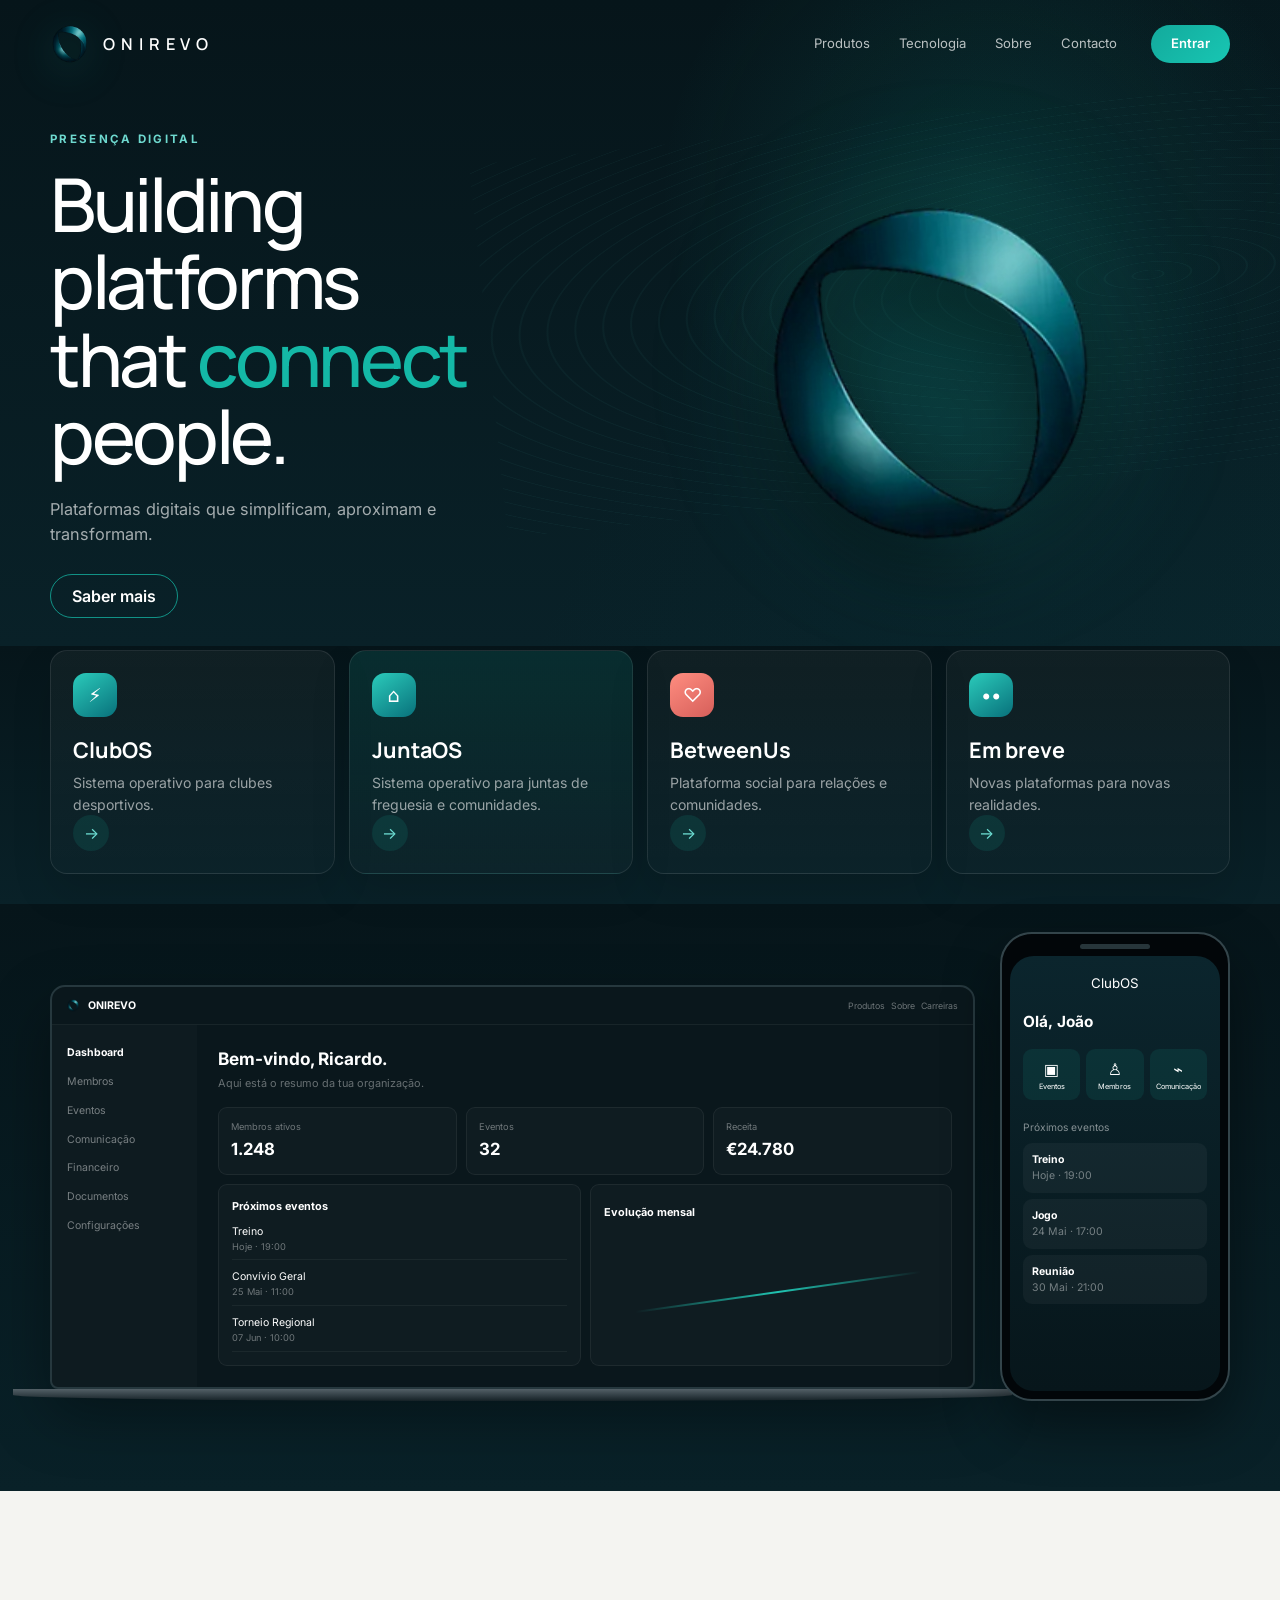
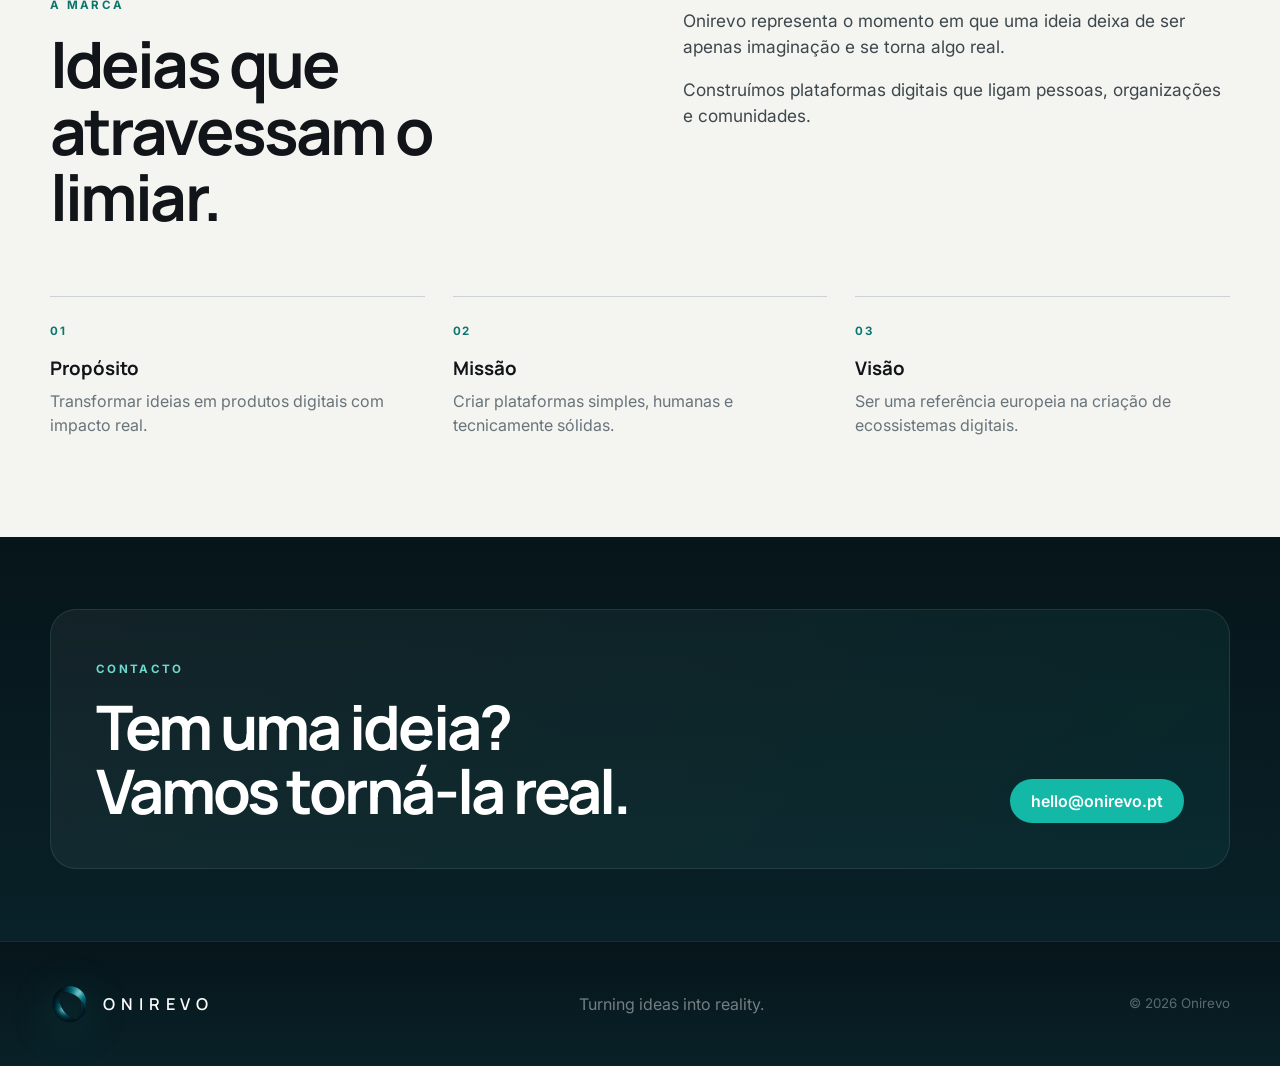
==== commit d55440b7: "Use onirevo.pt as canonical domain" ====
--- a/index.html
+++ b/index.html
@@ -5,6 +5,11 @@
   <meta name="viewport" content="width=device-width, initial-scale=1.0" />
   <meta name="description" content="Onirevo — plataformas digitais que ligam pessoas, organizações e comunidades." />
   <meta name="theme-color" content="#07171d" />
+  <meta property="og:site_name" content="Onirevo" />
+  <meta property="og:title" content="Onirevo — Turning ideas into reality" />
+  <meta property="og:description" content="Plataformas digitais que ligam pessoas, organizações e comunidades." />
+  <meta property="og:url" content="https://onirevo.pt/" />
+  <link rel="canonical" href="https://onirevo.pt/" />
   <title>Onirevo — Turning ideas into reality</title>
   <link rel="preconnect" href="https://fonts.googleapis.com">
   <link rel="preconnect" href="https://fonts.gstatic.com" crossorigin>
@@ -148,7 +153,7 @@
     </section>
 
     <section id="contacto" class="contact">
-      <div class="container contact-panel"><div><span class="eyebrow">CONTACTO</span><h2>Tem uma ideia?<br>Vamos torná-la real.</h2></div><a class="button" href="mailto:hello@onirevo.com">hello@onirevo.com</a></div>
+      <div class="container contact-panel"><div><span class="eyebrow">CONTACTO</span><h2>Tem uma ideia?<br>Vamos torná-la real.</h2></div><a class="button" href="mailto:hello@onirevo.pt">hello@onirevo.pt</a></div>
     </section>
   </main>
 
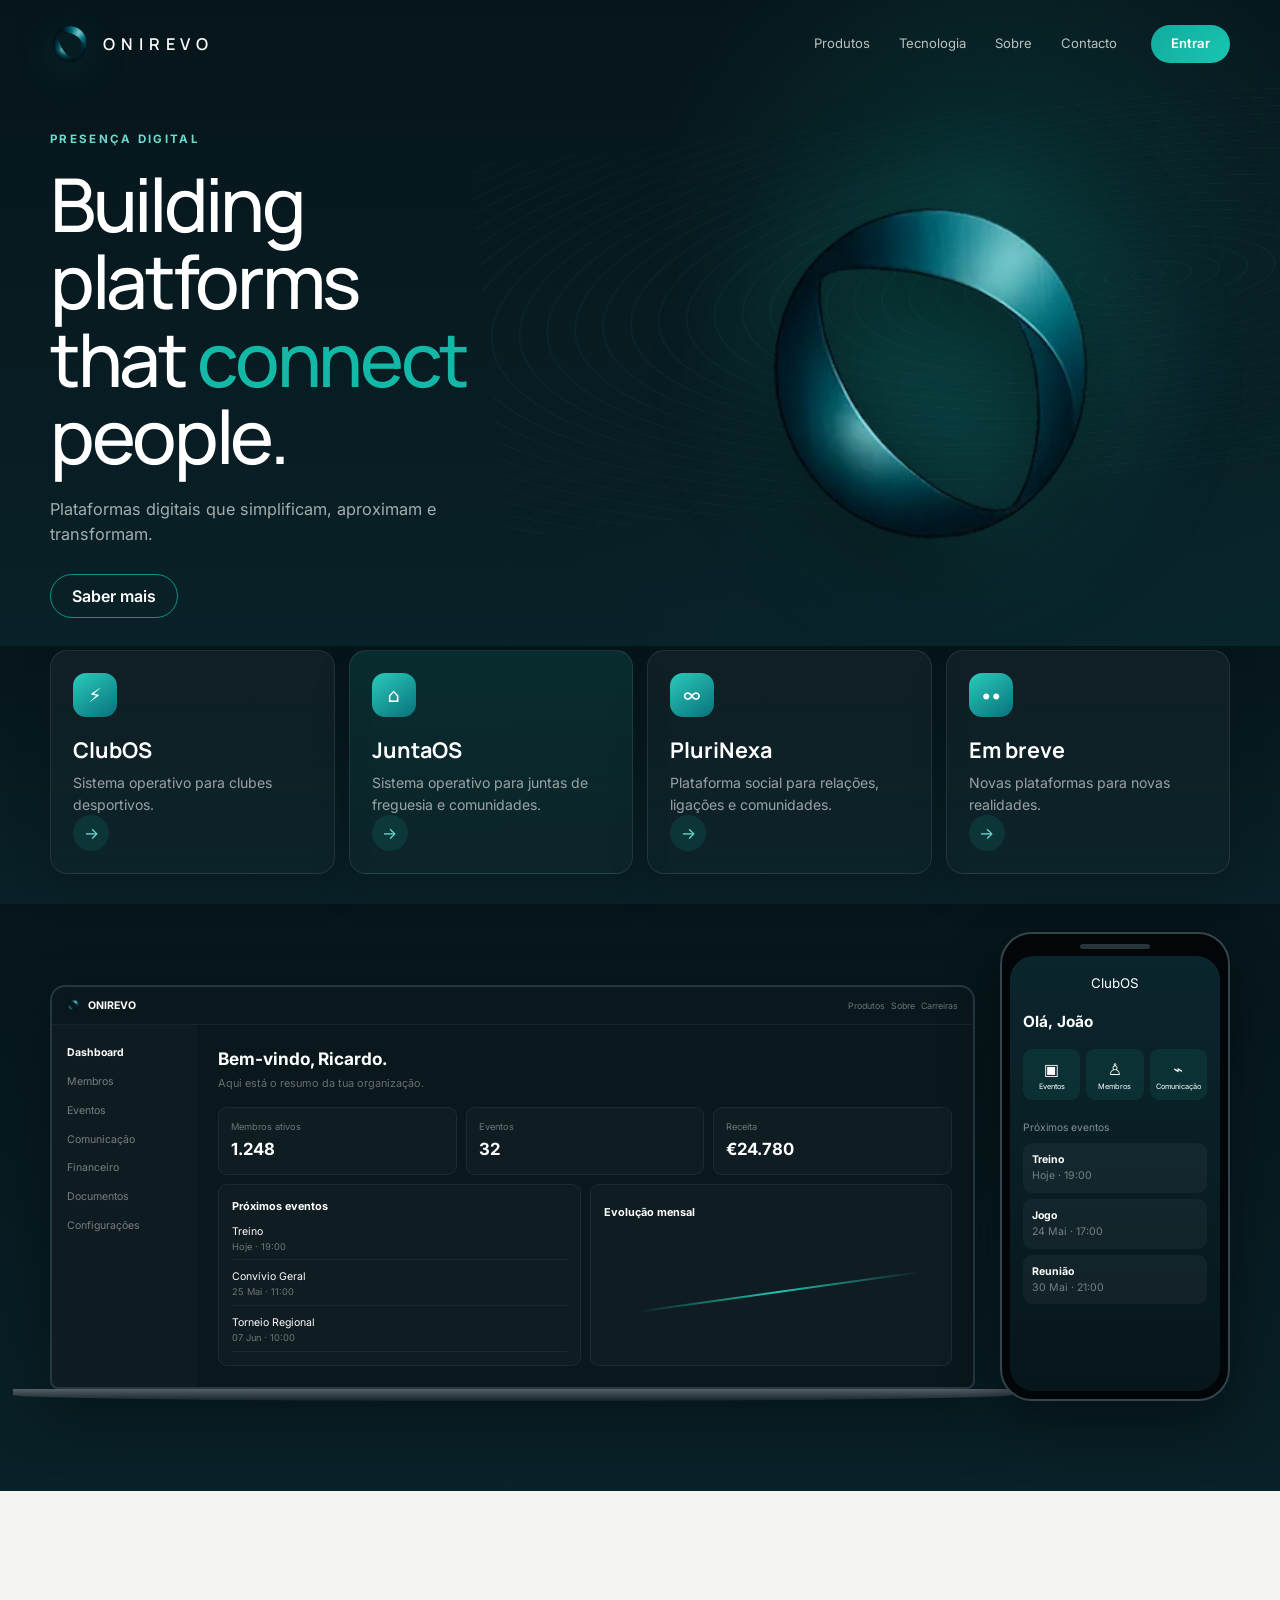
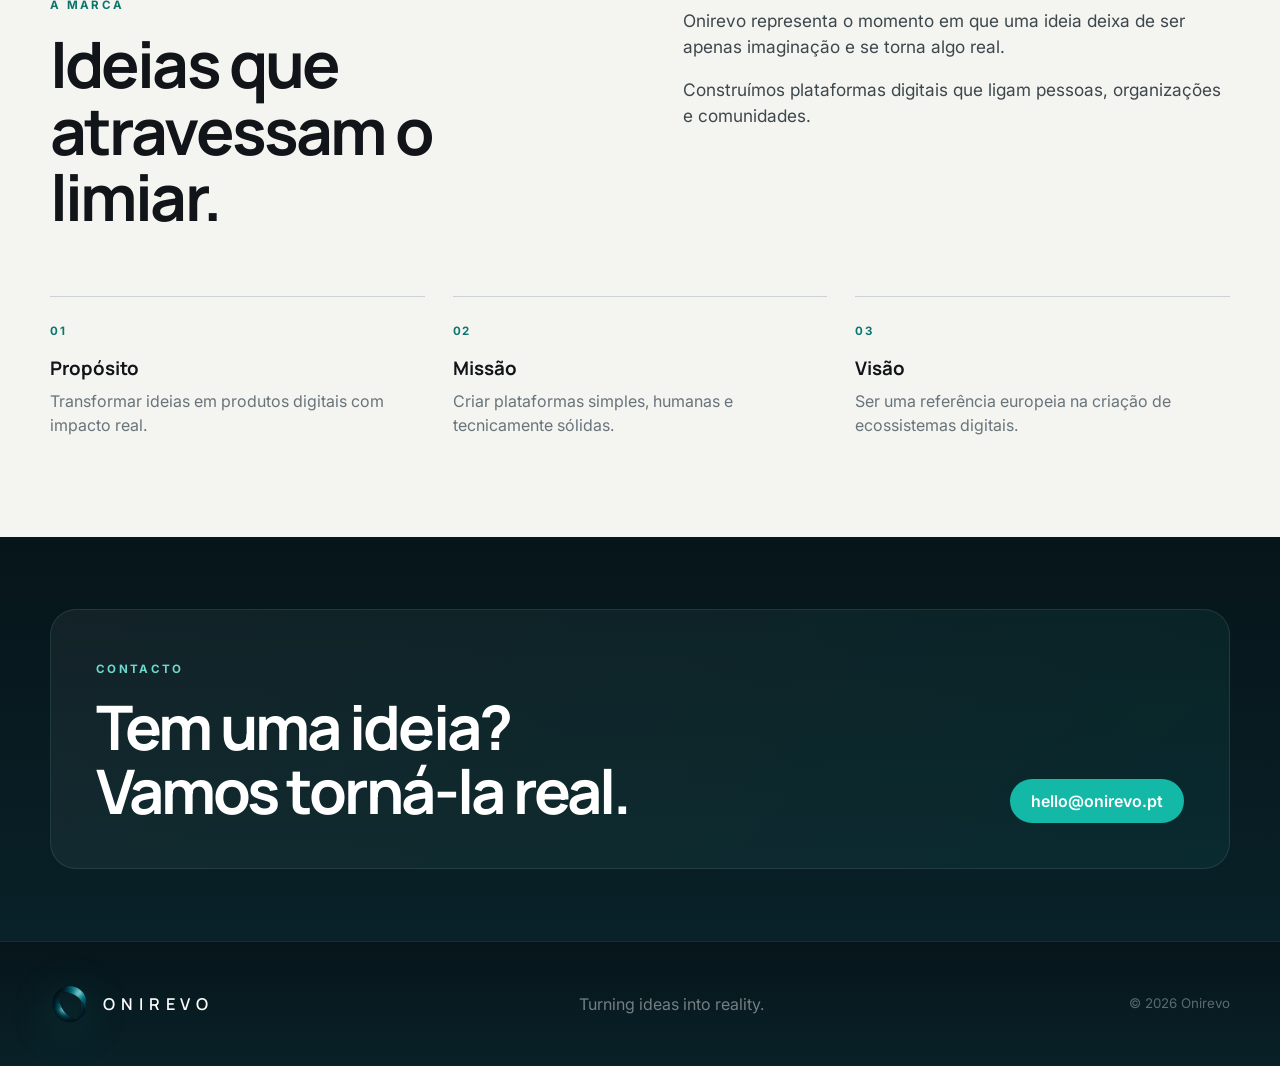
==== commit 27efbd94: "Update Onirevo website product identity to PluriNexa" ====
--- a/index.html
+++ b/index.html
@@ -30,10 +30,6 @@
         <stop offset=".55" stop-color="#0b5662"/>
         <stop offset="1" stop-color="#67dfd2"/>
       </linearGradient>
-      <filter id="softGlow" x="-50%" y="-50%" width="200%" height="200%">
-        <feGaussianBlur stdDeviation="10" result="blur"/>
-        <feMerge><feMergeNode in="blur"/><feMergeNode in="SourceGraphic"/></feMerge>
-      </filter>
     </defs>
   </svg>
 
@@ -82,25 +78,25 @@
       <div class="container">
         <div class="product-grid">
           <article class="product-card">
-            <div class="product-icon">⚡</div>
+            <div class="product-icon" aria-hidden="true">⚡</div>
             <h2>ClubOS</h2>
             <p>Sistema operativo para clubes desportivos.</p>
             <a href="#contacto" aria-label="Conhecer o ClubOS">→</a>
           </article>
           <article class="product-card featured">
-            <div class="product-icon">⌂</div>
+            <div class="product-icon" aria-hidden="true">⌂</div>
             <h2>JuntaOS</h2>
             <p>Sistema operativo para juntas de freguesia e comunidades.</p>
             <a href="#contacto" aria-label="Conhecer o JuntaOS">→</a>
           </article>
           <article class="product-card">
-            <div class="product-icon heart">♡</div>
-            <h2>BetweenUs</h2>
-            <p>Plataforma social para relações e comunidades.</p>
-            <a href="#contacto" aria-label="Conhecer o BetweenUs">→</a>
+            <div class="product-icon" aria-hidden="true">∞</div>
+            <h2>PluriNexa</h2>
+            <p>Plataforma social para relações, ligações e comunidades.</p>
+            <a href="#contacto" aria-label="Conhecer a PluriNexa">→</a>
           </article>
           <article class="product-card">
-            <div class="product-icon">••</div>
+            <div class="product-icon" aria-hidden="true">••</div>
             <h2>Em breve</h2>
             <p>Novas plataformas para novas realidades.</p>
             <a href="#contacto" aria-label="Conhecer futuros produtos">→</a>
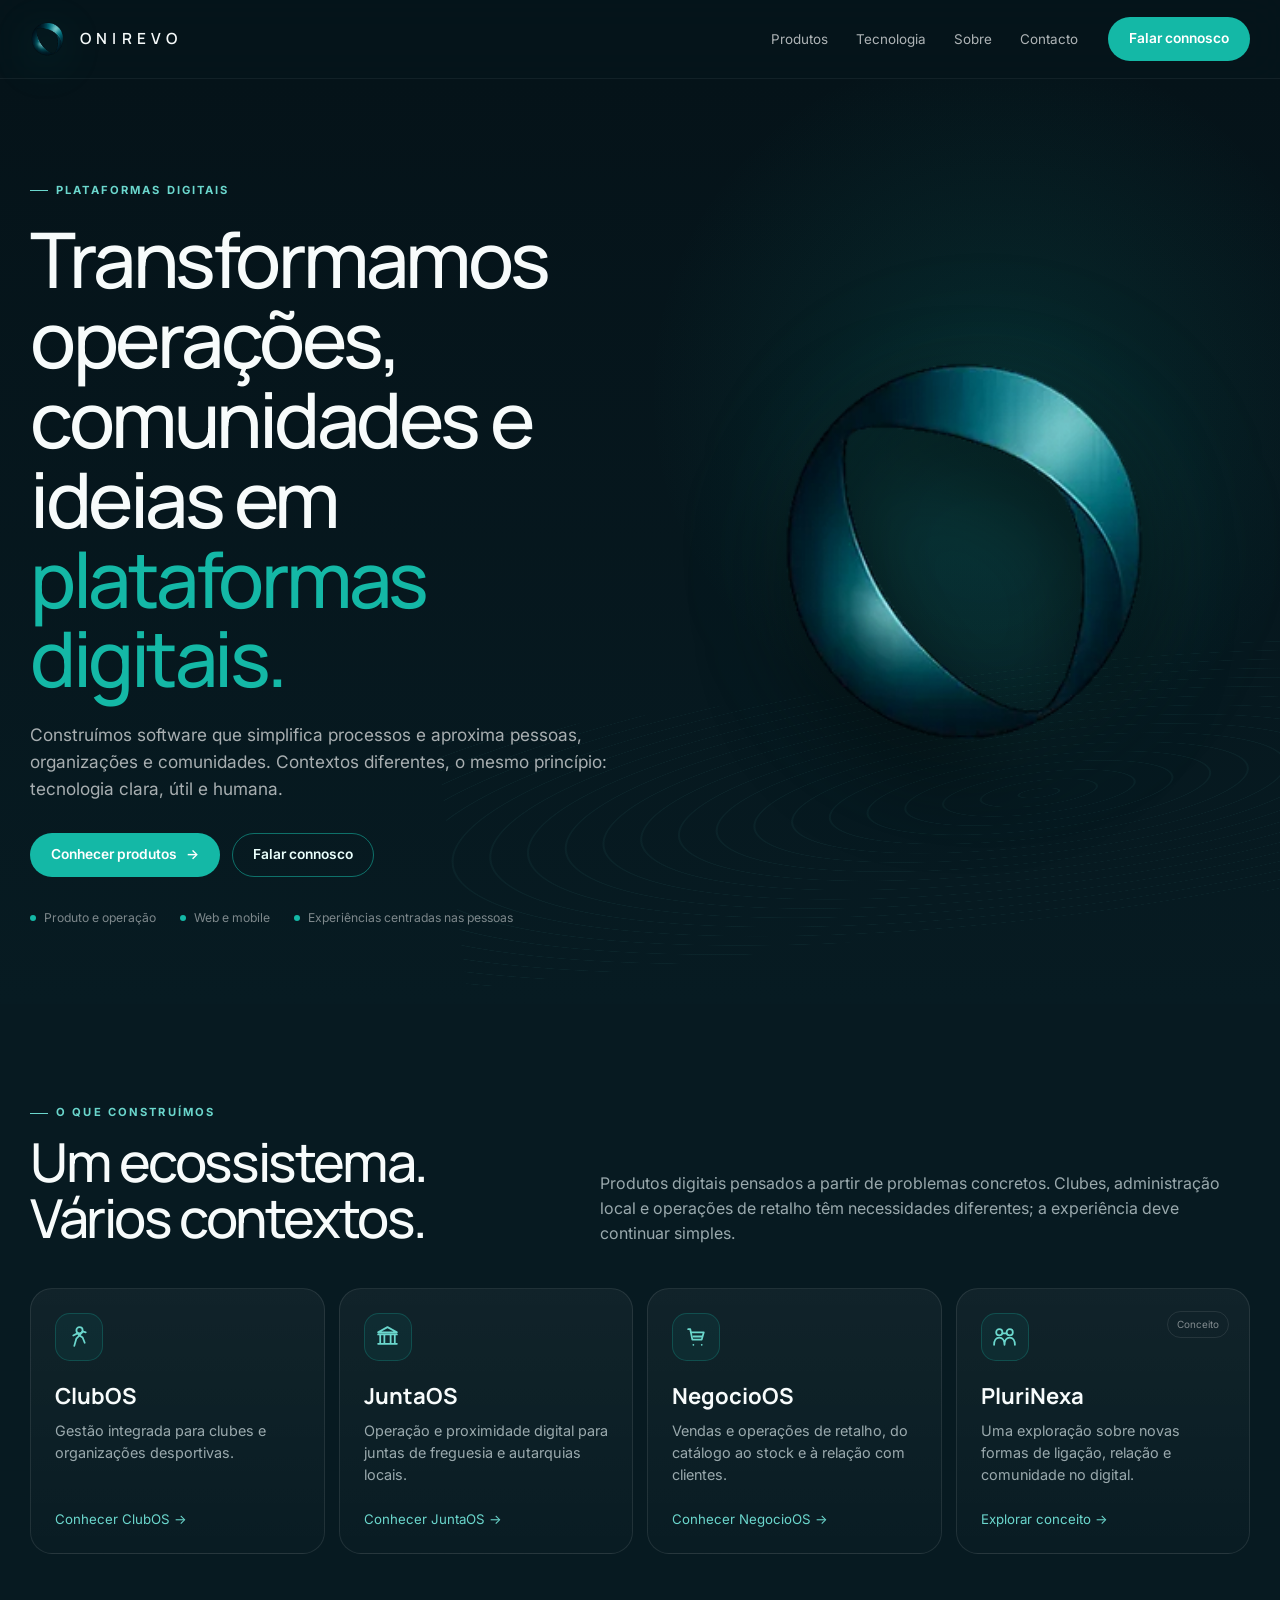
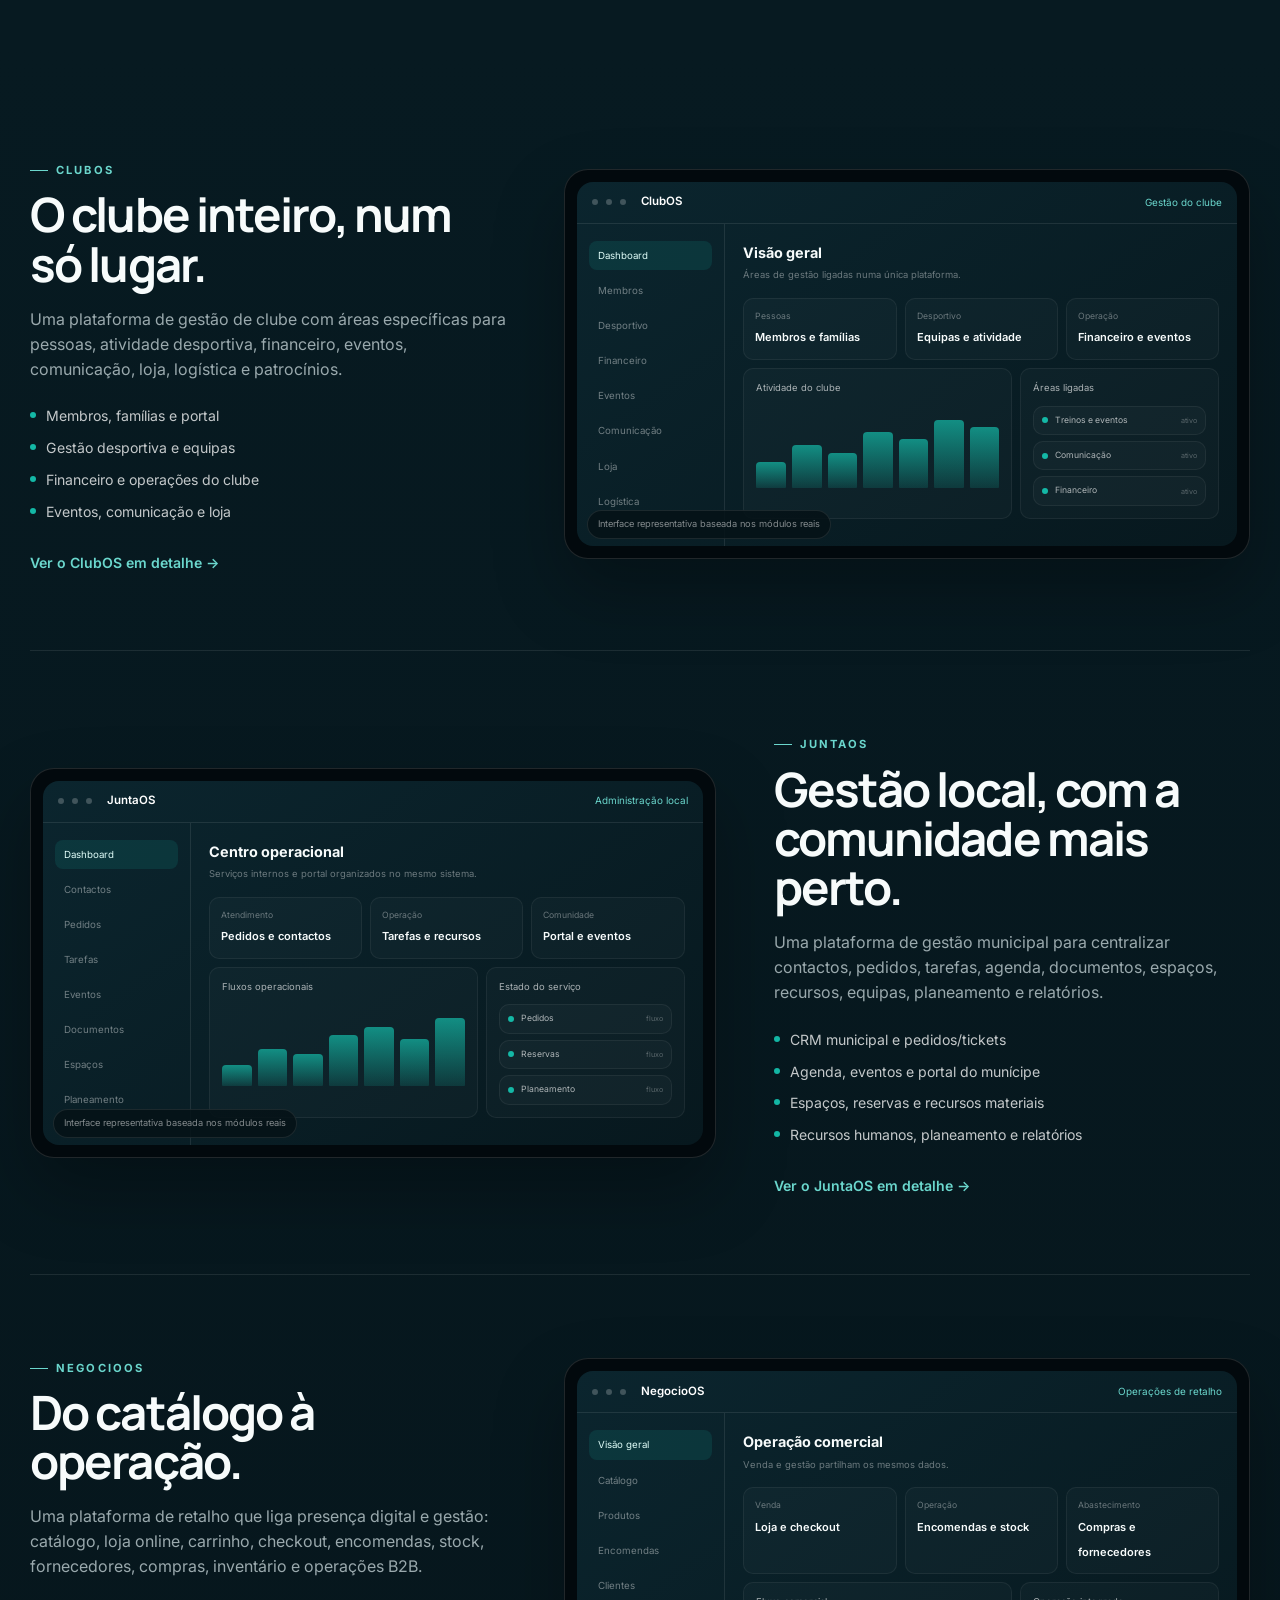
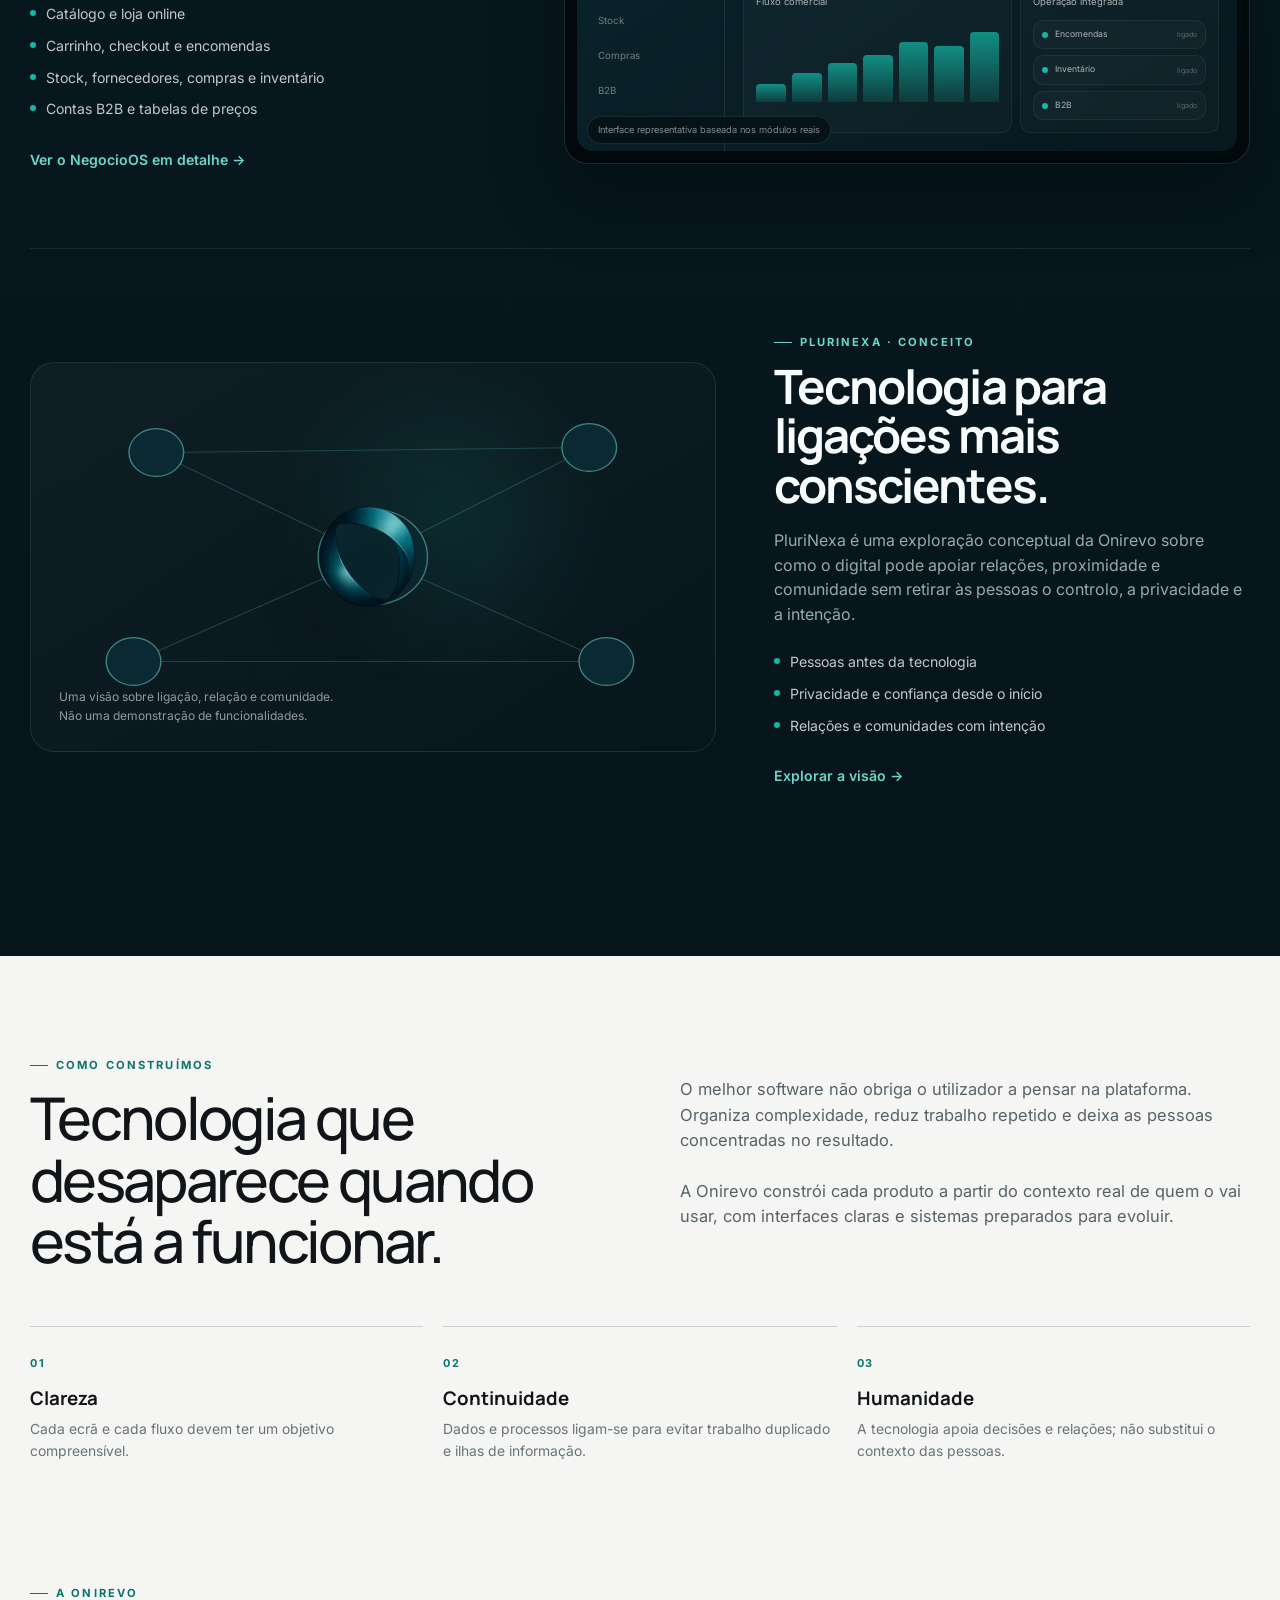
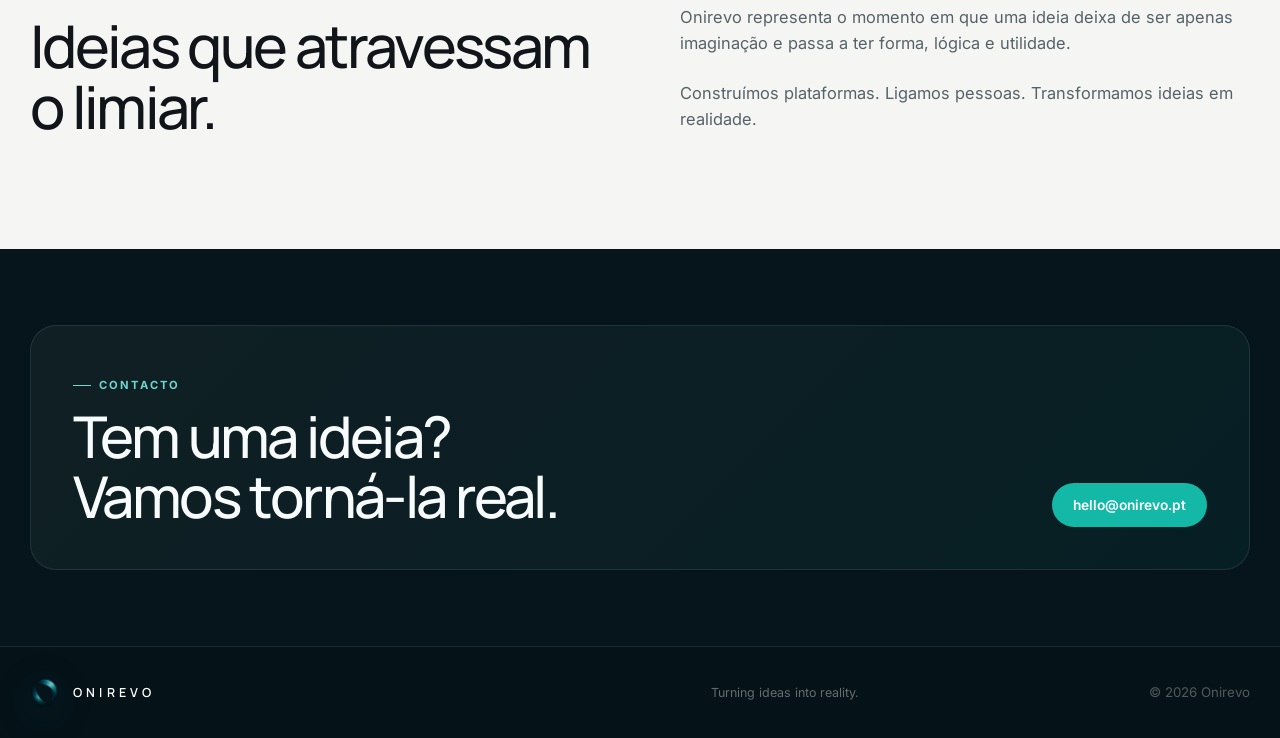
==== commit 3614f753: "Refactor Onirevo website portfolio and product pages" ====
--- a/index.html
+++ b/index.html
@@ -3,158 +3,86 @@
 <head>
   <meta charset="UTF-8" />
   <meta name="viewport" content="width=device-width, initial-scale=1.0" />
-  <meta name="description" content="Onirevo — plataformas digitais que ligam pessoas, organizações e comunidades." />
-  <meta name="theme-color" content="#07171d" />
+  <meta name="description" content="Onirevo cria plataformas digitais para organizações, comunidades, retalho e novas formas de ligação." />
+  <meta name="theme-color" content="#06151b" />
   <meta property="og:site_name" content="Onirevo" />
-  <meta property="og:title" content="Onirevo — Turning ideas into reality" />
-  <meta property="og:description" content="Plataformas digitais que ligam pessoas, organizações e comunidades." />
-  <meta property="og:url" content="https://onirevo.pt/" />
+  <meta property="og:title" content="Onirevo — Plataformas digitais com propósito" />
+  <meta property="og:description" content="Transformamos operações, comunidades e ideias em plataformas digitais." />
   <link rel="canonical" href="https://onirevo.pt/" />
-  <title>Onirevo — Turning ideas into reality</title>
+  <title>Onirevo — Plataformas digitais com propósito</title>
   <link rel="preconnect" href="https://fonts.googleapis.com">
   <link rel="preconnect" href="https://fonts.gstatic.com" crossorigin>
   <link href="https://fonts.googleapis.com/css2?family=Inter:wght@400;500;600;700&family=Manrope:wght@500;600;700&display=swap" rel="stylesheet">
   <link rel="stylesheet" href="styles.css" />
 </head>
 <body>
-  <svg class="svg-defs" aria-hidden="true">
-    <defs>
-      <linearGradient id="onirevoGradient" x1="0" y1="0" x2="1" y2="1">
-        <stop offset="0" stop-color="#90eee2"/>
-        <stop offset=".32" stop-color="#31c5b7"/>
-        <stop offset=".65" stop-color="#0d7480"/>
-        <stop offset="1" stop-color="#06242e"/>
-      </linearGradient>
-      <linearGradient id="onirevoShade" x1="0" y1="1" x2="1" y2="0">
-        <stop offset="0" stop-color="#041c24"/>
-        <stop offset=".55" stop-color="#0b5662"/>
-        <stop offset="1" stop-color="#67dfd2"/>
-      </linearGradient>
-    </defs>
-  </svg>
-
   <header class="site-header">
     <div class="container header-inner">
-      <a class="brand" href="#inicio" aria-label="Onirevo, início">
-        <svg class="brand-symbol" viewBox="0 0 120 120" role="img" aria-label="Símbolo Onirevo">
-          <path d="M60 10c27 0 49 22 49 49 0 20-12 37-29 45-13 6-31 5-44-5C21 88 12 72 12 54 12 30 33 10 60 10Z" fill="url(#onirevoGradient)"/>
-          <path d="M38 25c17-8 39-2 50 13 12 17 10 38-2 53-10 12-27 18-42 12 15-4 28-17 31-33 4-19-7-39-37-45Z" fill="#061a21" opacity=".93"/>
-          <path d="M38 25c-13 12-18 31-12 48 5 15 18 27 34 31-18-1-34-11-42-26-10-20-5-44 12-58 3-2 5-3 8-5Z" fill="url(#onirevoShade)" opacity=".95"/>
-        </svg>
-        <span class="brand-word">ONIREVO</span>
-      </a>
-      <nav class="desktop-nav" aria-label="Navegação principal">
-        <a href="#produtos">Produtos</a>
-        <a href="#tecnologia">Tecnologia</a>
-        <a href="#sobre">Sobre</a>
-        <a href="#contacto">Contacto</a>
-      </nav>
-      <a class="header-cta" href="#contacto">Entrar</a>
+      <a class="brand" href="#inicio" aria-label="Onirevo, início"><img src="assets/onirevo-symbol.webp" alt="Símbolo Onirevo"><span class="brand-word">ONIREVO</span></a>
+      <nav class="desktop-nav" aria-label="Navegação principal"><a href="#produtos">Produtos</a><a href="#tecnologia">Tecnologia</a><a href="#sobre">Sobre</a><a href="#contacto">Contacto</a></nav>
+      <a class="header-cta" href="#contacto">Falar connosco</a>
     </div>
   </header>
 
   <main id="inicio">
     <section class="hero">
-      <div class="wave-lines" aria-hidden="true"></div>
       <div class="container hero-grid">
         <div class="hero-copy">
-          <span class="eyebrow">PRESENÇA DIGITAL</span>
-          <h1>Building platforms<br>that <span>connect</span> people.</h1>
-          <p>Plataformas digitais que simplificam, aproximam e transformam.</p>
-          <a class="button button-outline" href="#produtos">Saber mais</a>
+          <span class="eyebrow">Plataformas digitais</span>
+          <h1>Transformamos operações, comunidades e ideias em <span>plataformas digitais.</span></h1>
+          <p>Construímos software que simplifica processos e aproxima pessoas, organizações e comunidades. Contextos diferentes, o mesmo princípio: tecnologia clara, útil e humana.</p>
+          <div class="hero-actions"><a class="button" href="#produtos">Conhecer produtos <span>→</span></a><a class="button secondary" href="#contacto">Falar connosco</a></div>
+          <div class="trust-line"><span><i></i>Produto e operação</span><span><i></i>Web e mobile</span><span><i></i>Experiências centradas nas pessoas</span></div>
         </div>
-        <div class="hero-visual" aria-hidden="true">
-          <div class="symbol-glow"></div>
-          <svg class="hero-symbol" viewBox="0 0 120 120">
-            <path d="M60 10c27 0 49 22 49 49 0 20-12 37-29 45-13 6-31 5-44-5C21 88 12 72 12 54 12 30 33 10 60 10Z" fill="url(#onirevoGradient)"/>
-            <path d="M38 25c17-8 39-2 50 13 12 17 10 38-2 53-10 12-27 18-42 12 15-4 28-17 31-33 4-19-7-39-37-45Z" fill="#061a21" opacity=".93"/>
-            <path d="M38 25c-13 12-18 31-12 48 5 15 18 27 34 31-18-1-34-11-42-26-10-20-5-44 12-58 3-2 5-3 8-5Z" fill="url(#onirevoShade)" opacity=".95"/>
-          </svg>
+        <div class="hero-visual" aria-hidden="true"><div class="hero-ring"></div><img class="hero-symbol" src="assets/onirevo-symbol.webp" alt=""></div>
+      </div>
+    </section>
+
+    <section id="produtos" class="section ecosystem">
+      <div class="container">
+        <div class="section-head"><div><span class="eyebrow">O que construímos</span><h2>Um ecossistema.<br>Vários contextos.</h2></div><p>Produtos digitais pensados a partir de problemas concretos. Clubes, administração local e operações de retalho têm necessidades diferentes; a experiência deve continuar simples.</p></div>
+        <div class="product-grid">
+          <a class="product-card" href="clubos.html"><div class="product-mark"><svg viewBox="0 0 24 24"><circle cx="12" cy="6" r="3"/><path d="M7 21l2-7 3-3 3 2 2 5M6 11l4-2 2 2 3-4 3 1"/></svg></div><h3>ClubOS</h3><p>Gestão integrada para clubes e organizações desportivas.</p><span class="card-link">Conhecer ClubOS →</span></a>
+          <a class="product-card" href="juntaos.html"><div class="product-mark"><svg viewBox="0 0 24 24"><path d="M3 10h18M5 10v8M9 10v8M15 10v8M19 10v8M3 19h18M12 3l9 5H3z"/></svg></div><h3>JuntaOS</h3><p>Operação e proximidade digital para juntas de freguesia e autarquias locais.</p><span class="card-link">Conhecer JuntaOS →</span></a>
+          <a class="product-card" href="negocioos.html"><div class="product-mark"><svg viewBox="0 0 24 24"><path d="M4 5h2l2 10h9l2-7H7M9 20h.01M17 20h.01"/><path d="M9 12h8"/></svg></div><h3>NegocioOS</h3><p>Vendas e operações de retalho, do catálogo ao stock e à relação com clientes.</p><span class="card-link">Conhecer NegocioOS →</span></a>
+          <a class="product-card" href="plurinexa.html"><span class="status">Conceito</span><div class="product-mark"><svg viewBox="0 0 24 24"><circle cx="7" cy="8" r="3"/><circle cx="17" cy="8" r="3"/><path d="M2 20c0-4 2-7 5-7s5 3 5 7M12 20c0-4 2-7 5-7s5 3 5 7M10 9h4"/></svg></div><h3>PluriNexa</h3><p>Uma exploração sobre novas formas de ligação, relação e comunidade no digital.</p><span class="card-link">Explorar conceito →</span></a>
         </div>
       </div>
     </section>
 
-    <section id="produtos" class="products dark-section">
+    <section class="section showcases">
       <div class="container">
-        <div class="product-grid">
-          <article class="product-card">
-            <div class="product-icon" aria-hidden="true">⚡</div>
-            <h2>ClubOS</h2>
-            <p>Sistema operativo para clubes desportivos.</p>
-            <a href="#contacto" aria-label="Conhecer o ClubOS">→</a>
-          </article>
-          <article class="product-card featured">
-            <div class="product-icon" aria-hidden="true">⌂</div>
-            <h2>JuntaOS</h2>
-            <p>Sistema operativo para juntas de freguesia e comunidades.</p>
-            <a href="#contacto" aria-label="Conhecer o JuntaOS">→</a>
-          </article>
-          <article class="product-card">
-            <div class="product-icon" aria-hidden="true">∞</div>
-            <h2>PluriNexa</h2>
-            <p>Plataforma social para relações, ligações e comunidades.</p>
-            <a href="#contacto" aria-label="Conhecer a PluriNexa">→</a>
-          </article>
-          <article class="product-card">
-            <div class="product-icon" aria-hidden="true">••</div>
-            <h2>Em breve</h2>
-            <p>Novas plataformas para novas realidades.</p>
-            <a href="#contacto" aria-label="Conhecer futuros produtos">→</a>
-          </article>
-        </div>
+        <article class="showcase-row">
+          <div class="showcase-copy"><span class="eyebrow">ClubOS</span><h3>O clube inteiro, num só lugar.</h3><p>Uma plataforma de gestão de clube com áreas específicas para pessoas, atividade desportiva, financeiro, eventos, comunicação, loja, logística e patrocínios.</p><ul class="feature-list"><li>Membros, famílias e portal</li><li>Gestão desportiva e equipas</li><li>Financeiro e operações do clube</li><li>Eventos, comunicação e loja</li></ul><a class="text-link" href="clubos.html">Ver o ClubOS em detalhe →</a></div>
+          <div class="interface-preview" aria-label="Estrutura funcional representativa do ClubOS"><div class="interface-window"><div class="window-bar"><span class="window-dot"></span><span class="window-dot"></span><span class="window-dot"></span><span class="window-title">ClubOS</span><span class="window-badge">Gestão do clube</span></div><div class="ui-body"><aside class="ui-sidebar"><span class="active">Dashboard</span><span>Membros</span><span>Desportivo</span><span>Financeiro</span><span>Eventos</span><span>Comunicação</span><span>Loja</span><span>Logística</span></aside><div class="ui-main"><h4>Visão geral</h4><p>Áreas de gestão ligadas numa única plataforma.</p><div class="ui-kpis"><div class="ui-kpi"><small>Pessoas</small><b>Membros e famílias</b></div><div class="ui-kpi"><small>Desportivo</small><b>Equipas e atividade</b></div><div class="ui-kpi"><small>Operação</small><b>Financeiro e eventos</b></div></div><div class="ui-columns"><div class="ui-panel"><div class="ui-panel-title">Atividade do clube</div><div class="ui-bars"><i style="height:31%"></i><i style="height:52%"></i><i style="height:42%"></i><i style="height:68%"></i><i style="height:59%"></i><i style="height:83%"></i><i style="height:74%"></i></div></div><div class="ui-panel"><div class="ui-panel-title">Áreas ligadas</div><div class="ui-list"><div class="ui-list-row"><i></i>Treinos e eventos<small>ativo</small></div><div class="ui-list-row"><i></i>Comunicação<small>ativo</small></div><div class="ui-list-row"><i></i>Financeiro<small>ativo</small></div></div></div></div></div></div></div><span class="preview-note">Interface representativa baseada nos módulos reais</span></div>
+        </article>
+
+        <article class="showcase-row reverse">
+          <div class="showcase-copy"><span class="eyebrow">JuntaOS</span><h3>Gestão local, com a comunidade mais perto.</h3><p>Uma plataforma de gestão municipal para centralizar contactos, pedidos, tarefas, agenda, documentos, espaços, recursos, equipas, planeamento e relatórios.</p><ul class="feature-list"><li>CRM municipal e pedidos/tickets</li><li>Agenda, eventos e portal do munícipe</li><li>Espaços, reservas e recursos materiais</li><li>Recursos humanos, planeamento e relatórios</li></ul><a class="text-link" href="juntaos.html">Ver o JuntaOS em detalhe →</a></div>
+          <div class="interface-preview" aria-label="Estrutura funcional representativa do JuntaOS"><div class="interface-window"><div class="window-bar"><span class="window-dot"></span><span class="window-dot"></span><span class="window-dot"></span><span class="window-title">JuntaOS</span><span class="window-badge">Administração local</span></div><div class="ui-body"><aside class="ui-sidebar"><span class="active">Dashboard</span><span>Contactos</span><span>Pedidos</span><span>Tarefas</span><span>Eventos</span><span>Documentos</span><span>Espaços</span><span>Planeamento</span></aside><div class="ui-main"><h4>Centro operacional</h4><p>Serviços internos e portal organizados no mesmo sistema.</p><div class="ui-kpis"><div class="ui-kpi"><small>Atendimento</small><b>Pedidos e contactos</b></div><div class="ui-kpi"><small>Operação</small><b>Tarefas e recursos</b></div><div class="ui-kpi"><small>Comunidade</small><b>Portal e eventos</b></div></div><div class="ui-columns"><div class="ui-panel"><div class="ui-panel-title">Fluxos operacionais</div><div class="ui-bars"><i style="height:26%"></i><i style="height:45%"></i><i style="height:39%"></i><i style="height:63%"></i><i style="height:72%"></i><i style="height:58%"></i><i style="height:84%"></i></div></div><div class="ui-panel"><div class="ui-panel-title">Estado do serviço</div><div class="ui-list"><div class="ui-list-row"><i></i>Pedidos<small>fluxo</small></div><div class="ui-list-row"><i></i>Reservas<small>fluxo</small></div><div class="ui-list-row"><i></i>Planeamento<small>fluxo</small></div></div></div></div></div></div></div><span class="preview-note">Interface representativa baseada nos módulos reais</span></div>
+        </article>
+
+        <article class="showcase-row">
+          <div class="showcase-copy"><span class="eyebrow">NegocioOS</span><h3>Do catálogo à operação.</h3><p>Uma plataforma de retalho que liga presença digital e gestão: catálogo, loja online, carrinho, checkout, encomendas, stock, fornecedores, compras, inventário e operações B2B.</p><ul class="feature-list"><li>Catálogo e loja online</li><li>Carrinho, checkout e encomendas</li><li>Stock, fornecedores, compras e inventário</li><li>Contas B2B e tabelas de preços</li></ul><a class="text-link" href="negocioos.html">Ver o NegocioOS em detalhe →</a></div>
+          <div class="interface-preview" aria-label="Estrutura funcional representativa do NegocioOS"><div class="interface-window"><div class="window-bar"><span class="window-dot"></span><span class="window-dot"></span><span class="window-dot"></span><span class="window-title">NegocioOS</span><span class="window-badge">Operações de retalho</span></div><div class="ui-body"><aside class="ui-sidebar"><span class="active">Visão geral</span><span>Catálogo</span><span>Produtos</span><span>Encomendas</span><span>Clientes</span><span>Stock</span><span>Compras</span><span>B2B</span></aside><div class="ui-main"><h4>Operação comercial</h4><p>Venda e gestão partilham os mesmos dados.</p><div class="ui-kpis"><div class="ui-kpi"><small>Venda</small><b>Loja e checkout</b></div><div class="ui-kpi"><small>Operação</small><b>Encomendas e stock</b></div><div class="ui-kpi"><small>Abastecimento</small><b>Compras e fornecedores</b></div></div><div class="ui-columns"><div class="ui-panel"><div class="ui-panel-title">Fluxo comercial</div><div class="ui-bars"><i style="height:22%"></i><i style="height:36%"></i><i style="height:48%"></i><i style="height:57%"></i><i style="height:73%"></i><i style="height:68%"></i><i style="height:86%"></i></div></div><div class="ui-panel"><div class="ui-panel-title">Operação integrada</div><div class="ui-list"><div class="ui-list-row"><i></i>Encomendas<small>ligado</small></div><div class="ui-list-row"><i></i>Inventário<small>ligado</small></div><div class="ui-list-row"><i></i>B2B<small>ligado</small></div></div></div></div></div></div></div><span class="preview-note">Interface representativa baseada nos módulos reais</span></div>
+        </article>
+
+        <article class="showcase-row reverse">
+          <div class="showcase-copy"><span class="eyebrow">PluriNexa · Conceito</span><h3>Tecnologia para ligações mais conscientes.</h3><p>PluriNexa é uma exploração conceptual da Onirevo sobre como o digital pode apoiar relações, proximidade e comunidade sem retirar às pessoas o controlo, a privacidade e a intenção.</p><ul class="feature-list"><li>Pessoas antes da tecnologia</li><li>Privacidade e confiança desde o início</li><li>Relações e comunidades com intenção</li></ul><a class="text-link" href="plurinexa.html">Explorar a visão →</a></div>
+          <div class="concept-card" aria-label="Visual conceptual PluriNexa"><div class="concept-network"><svg viewBox="0 0 600 390" preserveAspectRatio="none"><line x1="110" y1="90" x2="300" y2="195"/><line x1="490" y1="85" x2="300" y2="195"/><line x1="90" y1="300" x2="300" y2="195"/><line x1="505" y1="300" x2="300" y2="195"/><line x1="110" y1="90" x2="490" y2="85"/><line x1="90" y1="300" x2="505" y2="300"/><circle cx="110" cy="90" r="24"/><circle cx="490" cy="85" r="24"/><circle cx="90" cy="300" r="24"/><circle cx="505" cy="300" r="24"/><circle cx="300" cy="195" r="48"/></svg></div><div class="concept-center"><img src="assets/onirevo-symbol.webp" alt=""></div><div class="concept-label">Uma visão sobre ligação, relação e comunidade. Não uma demonstração de funcionalidades.</div></div>
+        </article>
       </div>
     </section>
 
-    <section id="tecnologia" class="showcase dark-section">
-      <div class="container showcase-grid">
-        <div class="laptop">
-          <div class="screen">
-            <div class="app-top"><span class="mini-logo"></span><b>ONIREVO</b><small>Produtos&nbsp;&nbsp; Sobre&nbsp;&nbsp; Carreiras</small></div>
-            <div class="app-layout">
-              <aside><b>Dashboard</b><span>Membros</span><span>Eventos</span><span>Comunicação</span><span>Financeiro</span><span>Documentos</span><span>Configurações</span></aside>
-              <div class="app-main">
-                <h3>Bem-vindo, Ricardo.</h3>
-                <p>Aqui está o resumo da tua organização.</p>
-                <div class="stats"><div><small>Membros ativos</small><strong>1.248</strong></div><div><small>Eventos</small><strong>32</strong></div><div><small>Receita</small><strong>€24.780</strong></div></div>
-                <div class="dashboard-bottom"><div class="events"><b>Próximos eventos</b><span>Treino <small>Hoje · 19:00</small></span><span>Convívio Geral <small>25 Mai · 11:00</small></span><span>Torneio Regional <small>07 Jun · 10:00</small></span></div><div class="chart"><b>Evolução mensal</b><i></i></div></div>
-              </div>
-            </div>
-          </div>
-          <div class="laptop-base"></div>
-        </div>
-        <div class="phone">
-          <div class="phone-notch"></div>
-          <div class="phone-content">
-            <small>ClubOS</small><h3>Olá, João</h3>
-            <div class="mobile-actions"><span>▣<small>Eventos</small></span><span>♙<small>Membros</small></span><span>⌁<small>Comunicação</small></span></div>
-            <p>Próximos eventos</p>
-            <div class="mobile-event"><b>Treino</b><small>Hoje · 19:00</small></div>
-            <div class="mobile-event"><b>Jogo</b><small>24 Mai · 17:00</small></div>
-            <div class="mobile-event"><b>Reunião</b><small>30 Mai · 21:00</small></div>
-          </div>
-        </div>
-      </div>
+    <section id="tecnologia" class="section light-section">
+      <div class="container"><div class="light-grid"><div><span class="eyebrow" style="color:#0c746b">Como construímos</span><h2>Tecnologia que desaparece quando está a funcionar.</h2></div><div class="light-copy"><p>O melhor software não obriga o utilizador a pensar na plataforma. Organiza complexidade, reduz trabalho repetido e deixa as pessoas concentradas no resultado.</p><p>A Onirevo constrói cada produto a partir do contexto real de quem o vai usar, com interfaces claras e sistemas preparados para evoluir.</p></div></div><div class="principles"><article class="principle"><span>01</span><h3>Clareza</h3><p>Cada ecrã e cada fluxo devem ter um objetivo compreensível.</p></article><article class="principle"><span>02</span><h3>Continuidade</h3><p>Dados e processos ligam-se para evitar trabalho duplicado e ilhas de informação.</p></article><article class="principle"><span>03</span><h3>Humanidade</h3><p>A tecnologia apoia decisões e relações; não substitui o contexto das pessoas.</p></article></div></div>
     </section>
 
-    <section id="sobre" class="about">
-      <div class="container about-grid">
-        <div><span class="eyebrow dark">A MARCA</span><h2>Ideias que atravessam o limiar.</h2></div>
-        <div><p>Onirevo representa o momento em que uma ideia deixa de ser apenas imaginação e se torna algo real.</p><p>Construímos plataformas digitais que ligam pessoas, organizações e comunidades.</p></div>
-      </div>
-      <div class="container values">
-        <article><span>01</span><h3>Propósito</h3><p>Transformar ideias em produtos digitais com impacto real.</p></article>
-        <article><span>02</span><h3>Missão</h3><p>Criar plataformas simples, humanas e tecnicamente sólidas.</p></article>
-        <article><span>03</span><h3>Visão</h3><p>Ser uma referência europeia na criação de ecossistemas digitais.</p></article>
-      </div>
-    </section>
+    <section id="sobre" class="section light-section" style="padding-top:0"><div class="container"><div class="light-grid"><div><span class="eyebrow" style="color:#0c746b">A Onirevo</span><h2>Ideias que atravessam o limiar.</h2></div><div class="light-copy"><p>Onirevo representa o momento em que uma ideia deixa de ser apenas imaginação e passa a ter forma, lógica e utilidade.</p><p>Construímos plataformas. Ligamos pessoas. Transformamos ideias em realidade.</p></div></div></div></section>
 
-    <section id="contacto" class="contact">
-      <div class="container contact-panel"><div><span class="eyebrow">CONTACTO</span><h2>Tem uma ideia?<br>Vamos torná-la real.</h2></div><a class="button" href="mailto:hello@onirevo.pt">hello@onirevo.pt</a></div>
-    </section>
+    <section id="contacto" class="contact"><div class="container contact-panel"><div><span class="eyebrow">Contacto</span><h2>Tem uma ideia?<br>Vamos torná-la real.</h2></div><a class="button" href="mailto:hello@onirevo.pt">hello@onirevo.pt</a></div></section>
   </main>
 
-  <footer>
-    <div class="container footer-inner"><a class="brand" href="#inicio"><svg class="brand-symbol" viewBox="0 0 120 120"><path d="M60 10c27 0 49 22 49 49 0 20-12 37-29 45-13 6-31 5-44-5C21 88 12 72 12 54 12 30 33 10 60 10Z" fill="url(#onirevoGradient)"/><path d="M38 25c17-8 39-2 50 13 12 17 10 38-2 53-10 12-27 18-42 12 15-4 28-17 31-33 4-19-7-39-37-45Z" fill="#061a21" opacity=".93"/><path d="M38 25c-13 12-18 31-12 48 5 15 18 27 34 31-18-1-34-11-42-26-10-20-5-44 12-58 3-2 5-3 8-5Z" fill="url(#onirevoShade)" opacity=".95"/></svg><span class="brand-word">ONIREVO</span></a><p>Turning ideas into reality.</p><small>© 2026 Onirevo</small></div>
-  </footer>
+  <footer class="footer"><div class="container footer-inner"><a class="brand" href="#inicio"><img src="assets/onirevo-symbol.webp" alt=""><span class="brand-word">ONIREVO</span></a><p>Turning ideas into reality.</p><small>© 2026 Onirevo</small></div></footer>
 </body>
-</html>
+</html>
--- a/styles.css
+++ b/styles.css
@@ -1 +1 @@
-:root{--bg:#07171d;--bg2:#0a2028;--petrol:#0d2b36;--emerald:#14b8a6;--white:#fff;--muted:#96a3a8;--line:rgba(255,255,255,.09);--paper:#f4f4f1;--graphite:#111418}*{box-sizing:border-box}html{scroll-behavior:smooth}body{margin:0;font-family:Inter,system-ui,-apple-system,sans-serif;background:var(--bg);color:var(--graphite);line-height:1.5}a{text-decoration:none;color:inherit}.svg-defs{position:absolute;width:0;height:0;overflow:hidden}.container{width:min(1180px,calc(100% - 40px));margin:auto}.site-header{position:absolute;inset:0 0 auto;z-index:10;background:transparent}.header-inner{height:88px;display:grid;grid-template-columns:auto 1fr auto;align-items:center;gap:34px}.brand{display:inline-flex;align-items:center;gap:11px}.brand-symbol{width:42px;height:42px;background:url('assets/onirevo-symbol.webp') center/contain no-repeat;filter:drop-shadow(0 8px 20px rgba(20,184,166,.28))}.brand-symbol path{opacity:0}.brand-word{font-family:Manrope,sans-serif;color:#fff;font-size:1.02rem;font-weight:600;letter-spacing:.36em}.desktop-nav{justify-self:end;display:flex;gap:29px;color:rgba(255,255,255,.72);font-size:.82rem}.desktop-nav a:hover{color:#fff}.header-cta{padding:9px 20px;border-radius:999px;background:linear-gradient(135deg,#13aa9c,#18c6b3);color:#fff;font-size:.82rem;font-weight:600}.hero,.dark-section,.contact,footer{background:linear-gradient(180deg,#06151a 0%,#092128 100%);color:#fff}.hero{position:relative;overflow:hidden;padding:125px 0 28px}.hero:before{content:"";position:absolute;inset:0;background:radial-gradient(circle at 77% 30%,rgba(20,184,166,.13),transparent 30%),linear-gradient(115deg,transparent 52%,rgba(12,84,91,.09));pointer-events:none}.wave-lines{position:absolute;left:38%;right:-10%;top:18%;height:58%;opacity:.2;background:repeating-radial-gradient(ellipse at 72% 48%,transparent 0 14px,rgba(76,202,190,.22) 15px 16px,transparent 17px 28px);transform:rotate(-6deg)}.hero-grid{position:relative;z-index:2;display:grid;grid-template-columns:1fr .92fr;align-items:center;min-height:455px}.hero-copy{max-width:560px}.eyebrow{display:inline-block;margin-bottom:17px;color:#6ed9cf;font-size:.72rem;font-weight:700;letter-spacing:.2em}.eyebrow.dark{color:#0b756c}.hero h1,.about h2,.contact h2{font-family:Manrope,sans-serif;margin:0;line-height:1.04;letter-spacing:-.045em}.hero h1{font-size:clamp(3.25rem,5.8vw,5.4rem);font-weight:500}.hero h1 span{color:var(--emerald)}.hero p{max-width:430px;margin:23px 0 28px;color:rgba(255,255,255,.63);font-size:1.02rem}.button{display:inline-flex;align-items:center;justify-content:center;min-height:44px;padding:0 21px;border-radius:999px;background:var(--emerald);font-weight:600}.button-outline{background:transparent;border:1px solid rgba(20,184,166,.75)}.hero-visual{position:relative;display:grid;place-items:center;min-height:395px}.symbol-glow{position:absolute;width:65%;aspect-ratio:1;border-radius:50%;background:rgba(20,184,166,.14);filter:blur(58px)}.hero-symbol{position:relative;width:min(34vw,385px);height:min(34vw,385px);background:url('assets/onirevo-symbol.webp') center/contain no-repeat;filter:drop-shadow(0 38px 38px rgba(0,0,0,.4));transform:rotate(-4deg)}.hero-symbol path{opacity:0}.products{padding:4px 0 30px}.product-grid{display:grid;grid-template-columns:repeat(4,1fr);gap:14px}.product-card{min-height:224px;padding:22px;border:1px solid var(--line);border-radius:17px;background:linear-gradient(180deg,rgba(255,255,255,.045),rgba(255,255,255,.016));display:flex;flex-direction:column;box-shadow:0 18px 40px rgba(0,0,0,.12)}.product-card.featured{background:linear-gradient(180deg,rgba(20,184,166,.15),rgba(255,255,255,.02))}.product-icon{width:44px;height:44px;border-radius:13px;display:grid;place-items:center;background:linear-gradient(145deg,#2bcbbb,#08717b);font-size:1.2rem}.product-icon.heart{background:linear-gradient(145deg,#ff8d80,#d65f5a)}.product-card h2{font-family:Manrope,sans-serif;font-size:1.35rem;margin:17px 0 6px}.product-card p{margin:0;color:rgba(255,255,255,.58);font-size:.88rem}.product-card>a{margin-top:auto;width:36px;height:36px;border-radius:50%;display:grid;place-items:center;background:rgba(20,184,166,.12);color:#6edfd4}.showcase{padding:28px 0 90px}.showcase-grid{display:grid;grid-template-columns:1fr 230px;gap:25px;align-items:end}.screen{border:2px solid #26383e;border-radius:15px 15px 8px 8px;overflow:hidden;background:#0a171c;box-shadow:0 25px 60px rgba(0,0,0,.35)}.app-top{height:38px;display:flex;align-items:center;gap:8px;padding:0 15px;border-bottom:1px solid rgba(255,255,255,.06);font-size:.66rem}.app-top small{margin-left:auto;color:rgba(255,255,255,.4)}.mini-logo{width:13px;height:13px;background:url('assets/onirevo-symbol.webp') center/contain no-repeat}.app-layout{display:grid;grid-template-columns:145px 1fr;min-height:345px}.app-layout aside{padding:20px 15px;background:rgba(255,255,255,.017);display:flex;flex-direction:column;gap:13px;color:rgba(255,255,255,.44);font-size:.66rem}.app-layout aside b{color:#fff}.app-main{padding:21px}.app-main h3{margin:0;font-size:1.08rem}.app-main>p{margin:3px 0 16px;color:rgba(255,255,255,.38);font-size:.68rem}.stats{display:grid;grid-template-columns:repeat(3,1fr);gap:9px}.stats div,.events,.chart{border:1px solid rgba(255,255,255,.06);border-radius:9px;background:rgba(255,255,255,.025)}.stats div{padding:12px}.stats small,.events small{display:block;color:rgba(255,255,255,.4);font-size:.58rem}.stats strong{display:block;margin-top:3px;font-size:1.05rem}.dashboard-bottom{display:grid;grid-template-columns:1fr 1fr;gap:9px;margin-top:9px}.events,.chart{padding:13px;min-height:140px}.events{display:flex;flex-direction:column;gap:9px;font-size:.66rem}.events>b,.chart>b{font-size:.68rem}.events span{padding-bottom:6px;border-bottom:1px solid rgba(255,255,255,.05)}.chart{position:relative;overflow:hidden}.chart i{position:absolute;left:12%;right:8%;top:59%;height:2px;background:linear-gradient(90deg,transparent,#20c4b2,transparent);transform:rotate(-8deg)}.laptop-base{width:108%;height:12px;margin-left:-4%;border-radius:0 0 50% 50%;background:linear-gradient(#536067,#152126)}.phone{padding:8px;border-radius:32px;border:2px solid #33444a;background:#020609;box-shadow:0 25px 55px rgba(0,0,0,.42)}.phone-notch{width:70px;height:5px;border-radius:999px;background:#27353a;margin:2px auto 7px}.phone-content{min-height:435px;padding:18px 13px;border-radius:24px;background:linear-gradient(180deg,#0b252d,#07161b)}.phone-content>small{display:block;text-align:center}.phone-content h3{font-size:.96rem;margin:16px 0}.mobile-actions{display:grid;grid-template-columns:repeat(3,1fr);gap:6px}.mobile-actions span{padding:8px 2px;border-radius:9px;background:rgba(20,184,166,.1);display:grid;place-items:center}.mobile-actions small{font-size:.46rem}.phone-content>p{margin:20px 0 8px;color:rgba(255,255,255,.5);font-size:.64rem}.mobile-event{padding:9px;margin-bottom:6px;border-radius:9px;background:rgba(255,255,255,.04)}.mobile-event b,.mobile-event small{display:block;font-size:.66rem}.mobile-event small{color:rgba(255,255,255,.42)}.about{padding:100px 0;background:var(--paper)}.about-grid{display:grid;grid-template-columns:1fr 1fr;gap:85px}.about h2{font-size:clamp(2.7rem,5vw,4.7rem)}.about-grid p{font-size:1.08rem;color:#3d474c}.values{display:grid;grid-template-columns:repeat(3,1fr);gap:28px;margin-top:65px}.values article{padding-top:20px;border-top:1px solid #ccd2d4}.values span{color:#0d776e;font-size:.72rem;font-weight:700;letter-spacing:.15em}.values h3{font-family:Manrope,sans-serif;margin:13px 0 7px}.values p{margin:0;color:#68747a}.contact{padding:72px 0}.contact-panel{padding:45px;border:1px solid var(--line);border-radius:26px;background:linear-gradient(135deg,rgba(255,255,255,.05),rgba(20,184,166,.08));display:flex;align-items:end;justify-content:space-between;gap:28px}.contact h2{font-size:clamp(2.5rem,4.8vw,4.3rem)}footer{padding:34px 0;border-top:1px solid rgba(255,255,255,.06)}.footer-inner{display:grid;grid-template-columns:auto 1fr auto;align-items:center;gap:26px}.footer-inner p{justify-self:center;color:rgba(255,255,255,.44)}.footer-inner small{color:rgba(255,255,255,.34)}@media(max-width:900px){.desktop-nav{display:none}.header-inner{grid-template-columns:1fr auto}.hero-grid{grid-template-columns:1fr}.hero-copy{max-width:650px}.hero-visual{min-height:300px}.hero-symbol{width:min(58vw,330px);height:min(58vw,330px)}.product-grid{grid-template-columns:repeat(2,1fr)}.showcase-grid{grid-template-columns:1fr 205px}.about-grid{grid-template-columns:1fr;gap:30px}.contact-panel{align-items:flex-start;flex-direction:column}}@media(max-width:620px){.container{width:min(100% - 32px,1180px)}.header-inner{height:86px}.brand-symbol{width:40px;height:40px}.brand-word{font-size:.9rem;letter-spacing:.3em}.header-cta{display:none}.hero{padding:112px 0 18px}.wave-lines{left:-10%;right:-70%;top:35%;opacity:.1}.hero-grid{display:grid;grid-template-columns:1fr;min-height:auto}.hero-copy{max-width:none}.eyebrow{font-size:.65rem;margin-bottom:13px}.hero h1{font-size:clamp(2.72rem,12.7vw,3.8rem);line-height:1.06;letter-spacing:-.05em}.hero h1 br{display:none}.hero p{font-size:.96rem;margin:20px 0 24px;max-width:320px}.hero-visual{min-height:225px;margin-top:6px}.hero-symbol{width:225px;height:225px}.products{padding-top:2px}.product-grid{grid-template-columns:1fr;gap:10px}.product-card{min-height:174px;padding:18px}.product-card h2{font-size:1.18rem;margin-top:13px}.product-card p{font-size:.82rem}.showcase{padding:22px 0 65px}.showcase-grid{display:block}.phone{display:none}.app-layout{grid-template-columns:82px 1fr;min-height:265px}.app-layout aside{padding:13px 8px;gap:9px;font-size:.5rem}.app-main{padding:12px}.app-main h3{font-size:.82rem}.stats{gap:5px}.stats div{padding:7px}.stats strong{font-size:.76rem}.dashboard-bottom{grid-template-columns:1fr}.chart{display:none}.about{padding:68px 0}.about h2{font-size:2.55rem}.about-grid p{font-size:.98rem}.values{grid-template-columns:1fr;margin-top:42px}.contact{padding:50px 0}.contact-panel{padding:28px 22px}.contact h2{font-size:2.4rem}.footer-inner{grid-template-columns:1fr;text-align:center}.footer-inner .brand{justify-self:center}.footer-inner p{justify-self:center;margin:0}}+:root{--bg:#06151b;--bg-soft:#081d24;--surface:#0b242c;--surface-2:#0d2b36;--text:#f7fbfb;--muted:#9aa9ad;--line:rgba(255,255,255,.09);--accent:#14b8a6;--accent-soft:#6bd7cd;--copper:#d08c5b;--paper:#f5f6f4;--ink:#111418}*{box-sizing:border-box}html{scroll-behavior:smooth}body{margin:0;font-family:Inter,system-ui,-apple-system,BlinkMacSystemFont,"Segoe UI",sans-serif;background:var(--bg);color:var(--text);line-height:1.55}a{color:inherit;text-decoration:none}img{max-width:100%;display:block}.container{width:min(1220px,calc(100% - 48px));margin:auto}.site-header{position:sticky;top:0;z-index:30;background:rgba(6,21,27,.82);backdrop-filter:blur(18px);border-bottom:1px solid rgba(255,255,255,.055)}.header-inner{min-height:78px;display:flex;align-items:center;gap:30px}.brand{display:inline-flex;align-items:center;gap:12px;margin-right:auto}.brand img{width:38px;height:38px;object-fit:contain;filter:drop-shadow(0 9px 22px rgba(20,184,166,.22))}.brand-word{font-family:Manrope,sans-serif;font-size:.96rem;font-weight:600;letter-spacing:.34em}.desktop-nav{display:flex;align-items:center;gap:28px;font-size:.84rem;color:rgba(255,255,255,.68)}.desktop-nav a:hover,.desktop-nav a.active{color:#fff}.header-cta,.button{display:inline-flex;align-items:center;justify-content:center;gap:9px;min-height:44px;padding:0 20px;border:1px solid transparent;border-radius:999px;background:var(--accent);color:#fff;font-size:.86rem;font-weight:600;transition:.2s ease}.header-cta:hover,.button:hover{transform:translateY(-1px);background:#18c6b3}.button.secondary{background:transparent;border-color:rgba(20,184,166,.55);color:#eafffc}.button.secondary:hover{background:rgba(20,184,166,.08)}.eyebrow{display:inline-flex;align-items:center;gap:8px;color:var(--accent-soft);font-size:.7rem;font-weight:700;letter-spacing:.19em;text-transform:uppercase}.eyebrow:before{content:"";width:18px;height:1px;background:currentColor}.hero{position:relative;overflow:hidden;padding:94px 0 76px;background:radial-gradient(circle at 78% 34%,rgba(20,184,166,.12),transparent 30%),linear-gradient(180deg,#051319 0%,#071b22 100%)}.hero:after,.product-hero:after{content:"";position:absolute;inset:auto -12% 8% 35%;height:250px;background:repeating-radial-gradient(ellipse at 60% 50%,transparent 0 19px,rgba(87,211,199,.05) 20px 21px,transparent 22px 38px);transform:rotate(-7deg);pointer-events:none}.hero-grid{position:relative;z-index:2;display:grid;grid-template-columns:1.08fr .92fr;gap:60px;align-items:center}.hero-copy{max-width:720px}.hero h1,.product-hero h1,.section-head h2,.light-section h2,.contact-panel h2{font-family:Manrope,sans-serif;letter-spacing:-.045em;line-height:1.04}.hero h1{font-size:clamp(3.4rem,6vw,6rem);font-weight:500;margin:20px 0 24px}.hero h1 span{color:var(--accent)}.hero p{max-width:620px;margin:0 0 30px;color:rgba(255,255,255,.65);font-size:1.08rem}.hero-actions{display:flex;flex-wrap:wrap;gap:12px}.hero-visual{position:relative;display:grid;place-items:center;min-height:420px}.hero-symbol{width:min(38vw,430px);filter:drop-shadow(0 38px 42px rgba(0,0,0,.5))}.hero-ring{position:absolute;width:68%;aspect-ratio:1;border-radius:50%;background:rgba(20,184,166,.1);filter:blur(65px)}.trust-line{margin-top:32px;display:flex;gap:24px;flex-wrap:wrap;color:rgba(255,255,255,.48);font-size:.76rem}.trust-line span{display:inline-flex;align-items:center;gap:8px}.trust-line i{width:6px;height:6px;border-radius:50%;background:var(--accent)}.section{padding:92px 0}.section.compact{padding:70px 0}.section-head{display:grid;grid-template-columns:.7fr 1.3fr;gap:50px;align-items:end;margin-bottom:42px}.section-head h2{font-size:clamp(2.3rem,4.2vw,4.4rem);font-weight:500;margin:12px 0 0}.section-head p{max-width:650px;justify-self:end;margin:0;color:var(--muted);font-size:1rem}.ecosystem{background:#071a21}.product-grid{display:grid;grid-template-columns:repeat(4,1fr);gap:14px}.product-card{position:relative;min-height:265px;padding:24px;border:1px solid var(--line);border-radius:22px;background:linear-gradient(180deg,rgba(255,255,255,.045),rgba(255,255,255,.012));display:flex;flex-direction:column;overflow:hidden;transition:.2s ease}.product-card:hover{transform:translateY(-3px);border-color:rgba(20,184,166,.3);background:linear-gradient(180deg,rgba(20,184,166,.075),rgba(255,255,255,.012))}.product-mark{width:48px;height:48px;border:1px solid rgba(20,184,166,.25);border-radius:15px;display:grid;place-items:center;color:var(--accent-soft);background:rgba(20,184,166,.07)}.product-mark svg{width:25px;height:25px;fill:none;stroke:currentColor;stroke-width:1.7;stroke-linecap:round;stroke-linejoin:round}.product-card h3{font-family:Manrope,sans-serif;font-size:1.38rem;margin:18px 0 7px}.product-card p{margin:0;color:var(--muted);font-size:.9rem}.product-card .card-link{margin-top:auto;padding-top:22px;color:var(--accent-soft);font-size:.83rem}.product-card .status{position:absolute;top:22px;right:20px;padding:5px 9px;border:1px solid var(--line);border-radius:999px;color:rgba(255,255,255,.48);font-size:.62rem}.showcases{background:linear-gradient(180deg,#071a21,#06151b)}.showcase-row{display:grid;grid-template-columns:.82fr 1.18fr;gap:58px;align-items:center;padding:76px 0;border-top:1px solid var(--line)}.showcase-row:first-child{border-top:0;padding-top:15px}.showcase-row.reverse{grid-template-columns:1.18fr .82fr}.showcase-row.reverse .showcase-copy{order:2}.showcase-row.reverse .interface-preview{order:1}.showcase-copy h3{font-family:Manrope,sans-serif;font-size:clamp(2.2rem,3.7vw,3.7rem);line-height:1.04;letter-spacing:-.04em;margin:11px 0 18px}.showcase-copy>p{color:var(--muted);margin:0 0 24px}.feature-list{display:grid;gap:10px;margin:0 0 27px;padding:0;list-style:none}.feature-list li{display:flex;gap:10px;align-items:flex-start;font-size:.88rem;color:rgba(255,255,255,.76)}.feature-list li:before{content:"";width:6px;height:6px;margin-top:7px;flex:0 0 auto;border-radius:50%;background:var(--accent)}.text-link{display:inline-flex;gap:9px;align-items:center;color:var(--accent-soft);font-size:.88rem;font-weight:600}.interface-preview{position:relative;min-height:390px;padding:12px;border:1px solid rgba(255,255,255,.12);border-radius:24px;background:#02090d;box-shadow:0 32px 70px rgba(0,0,0,.28);overflow:hidden}.interface-window{height:100%;min-height:364px;border-radius:16px;background:linear-gradient(145deg,#0b252e,#07181e);overflow:hidden}.window-bar{height:42px;border-bottom:1px solid var(--line);display:flex;align-items:center;padding:0 15px;gap:8px;color:rgba(255,255,255,.65);font-size:.72rem}.window-dot{width:6px;height:6px;border-radius:50%;background:rgba(255,255,255,.22)}.window-title{margin-left:7px;font-weight:600;color:#fff}.window-badge{margin-left:auto;color:var(--accent-soft);font-size:.62rem}.ui-body{display:grid;grid-template-columns:148px 1fr;min-height:322px}.ui-sidebar{padding:17px 12px;border-right:1px solid var(--line);display:flex;flex-direction:column;gap:6px}.ui-sidebar span{padding:7px 9px;border-radius:8px;color:rgba(255,255,255,.42);font-size:.61rem}.ui-sidebar span.active{background:rgba(20,184,166,.13);color:#dffcf8}.ui-main{padding:18px}.ui-main h4{font-size:.9rem;margin:0 0 4px}.ui-main>p{font-size:.59rem;color:rgba(255,255,255,.4);margin:0 0 15px}.ui-kpis{display:grid;grid-template-columns:repeat(3,1fr);gap:8px}.ui-kpi,.ui-panel,.ui-list-row{border:1px solid rgba(255,255,255,.06);background:rgba(255,255,255,.025);border-radius:10px}.ui-kpi{padding:11px}.ui-kpi small{display:block;color:rgba(255,255,255,.38);font-size:.54rem}.ui-kpi b{font-size:.69rem;font-weight:600}.ui-columns{display:grid;grid-template-columns:1.15fr .85fr;gap:8px;margin-top:8px}.ui-panel{min-height:142px;padding:12px}.ui-panel-title{font-size:.59rem;color:rgba(255,255,255,.65);margin-bottom:10px}.ui-bars{height:82px;display:flex;align-items:flex-end;gap:6px}.ui-bars i{display:block;flex:1;background:linear-gradient(180deg,rgba(20,184,166,.72),rgba(20,184,166,.16));border-radius:4px 4px 1px 1px}.ui-list{display:grid;gap:6px}.ui-list-row{padding:7px 8px;display:flex;align-items:center;gap:7px;font-size:.54rem;color:rgba(255,255,255,.66)}.ui-list-row i{width:6px;height:6px;border-radius:50%;background:var(--accent)}.ui-list-row small{margin-left:auto;color:rgba(255,255,255,.3)}.preview-note{position:absolute;left:22px;bottom:19px;padding:6px 10px;border:1px solid var(--line);border-radius:999px;background:rgba(5,18,23,.86);color:rgba(255,255,255,.5);font-size:.58rem}.concept-card{min-height:390px;padding:36px;border:1px solid var(--line);border-radius:24px;background:radial-gradient(circle at 60% 40%,rgba(20,184,166,.11),transparent 35%),linear-gradient(145deg,rgba(255,255,255,.035),rgba(255,255,255,.008));position:relative;overflow:hidden}.concept-network{position:absolute;inset:0}.concept-network svg{width:100%;height:100%}.concept-network line{stroke:rgba(107,215,205,.22);stroke-width:1}.concept-network circle{fill:#0b2932;stroke:rgba(107,215,205,.55);stroke-width:1.2}.concept-center{position:absolute;inset:0;display:grid;place-items:center}.concept-center img{width:115px;filter:drop-shadow(0 18px 30px rgba(0,0,0,.45))}.concept-label{position:absolute;left:28px;bottom:25px;max-width:280px;color:rgba(255,255,255,.56);font-size:.75rem}.light-section{background:var(--paper);color:var(--ink)}.light-grid{display:grid;grid-template-columns:1fr 1fr;gap:80px;align-items:start}.light-section h2{font-size:clamp(2.5rem,4.6vw,4.8rem);font-weight:500;margin:13px 0 0}.light-copy{padding-top:29px}.light-copy>p{margin:0 0 25px;color:#566267;font-size:1.03rem}.principles{display:grid;grid-template-columns:repeat(3,1fr);gap:20px;margin-top:55px}.principle{padding:22px 0;border-top:1px solid #ccd2d3}.principle span{color:#0c746b;font-size:.68rem;font-weight:700;letter-spacing:.15em}.principle h3{font-family:Manrope,sans-serif;margin:10px 0 6px}.principle p{margin:0;color:#687378;font-size:.87rem}.contact{padding:76px 0;background:#06151b}.contact-panel{display:flex;justify-content:space-between;align-items:end;gap:32px;padding:42px;border:1px solid var(--line);border-radius:26px;background:linear-gradient(135deg,rgba(255,255,255,.042),rgba(20,184,166,.065))}.contact-panel h2{font-size:clamp(2.4rem,4.5vw,4.4rem);font-weight:500;margin:13px 0 0}.footer{padding:30px 0;border-top:1px solid var(--line);background:#051218;color:#fff}.footer-inner{display:flex;align-items:center;gap:25px}.footer .brand img{width:31px;height:31px}.footer .brand-word{font-size:.78rem}.footer p{margin:auto;color:rgba(255,255,255,.38);font-size:.78rem}.footer small{color:rgba(255,255,255,.3)}.product-hero{position:relative;overflow:hidden;padding:72px 0 62px;background:radial-gradient(circle at 78% 34%,rgba(20,184,166,.1),transparent 30%),linear-gradient(180deg,#051319,#071b22)}.breadcrumbs{display:flex;gap:9px;align-items:center;color:rgba(255,255,255,.38);font-size:.72rem;margin-bottom:36px}.breadcrumbs a:hover{color:#fff}.product-hero-grid{position:relative;z-index:2;display:grid;grid-template-columns:.82fr 1.18fr;gap:55px;align-items:center}.product-hero h1{font-size:clamp(3.7rem,6.5vw,6.5rem);font-weight:500;margin:14px 0 14px}.product-subtitle{font-family:Manrope,sans-serif;font-size:clamp(1.45rem,2.5vw,2.35rem);line-height:1.16;color:var(--accent-soft);margin:0 0 20px}.product-intro{max-width:590px;color:var(--muted);margin:0 0 28px}.product-hero .interface-preview{min-height:360px}.product-hero .interface-window{min-height:334px}.module-section{background:#071a21}.module-grid{display:grid;grid-template-columns:repeat(4,1fr);gap:13px}.module-card{padding:22px;border:1px solid var(--line);border-radius:18px;background:rgba(255,255,255,.025)}.module-card h3{font-family:Manrope,sans-serif;font-size:1.08rem;margin:0 0 7px}.module-card p{font-size:.82rem;color:var(--muted);margin:0}.product-story{background:#06151b}.story-grid{display:grid;grid-template-columns:.8fr 1.2fr;gap:70px}.story-grid h2{font-family:Manrope,sans-serif;font-size:clamp(2.4rem,4vw,4rem);line-height:1.05;letter-spacing:-.04em;margin:0}.story-items{display:grid;gap:24px}.story-item{padding:0 0 24px;border-bottom:1px solid var(--line)}.story-item:last-child{border-bottom:0}.story-item b{display:block;margin-bottom:6px}.story-item p{margin:0;color:var(--muted);font-size:.9rem}.concept-hero .product-hero-grid{grid-template-columns:.9fr 1.1fr}.concept-badge{display:inline-flex;padding:6px 10px;border:1px solid rgba(208,140,91,.35);border-radius:999px;color:#e1aa81;font-size:.65rem;font-weight:600;letter-spacing:.09em;text-transform:uppercase}.concept-pillars{display:grid;grid-template-columns:repeat(3,1fr);gap:14px}.concept-pillar{padding:24px;border:1px solid var(--line);border-radius:20px;background:rgba(255,255,255,.025)}.concept-pillar h3{font-family:Manrope,sans-serif;margin:0 0 8px}.concept-pillar p{color:var(--muted);font-size:.86rem;margin:0}.availability-note{margin-top:30px;padding:16px 18px;border-left:2px solid var(--copper);background:rgba(208,140,91,.06);color:rgba(255,255,255,.58);font-size:.8rem}@media(max-width:980px){.desktop-nav{display:none}.hero-grid,.product-hero-grid,.concept-hero .product-hero-grid{grid-template-columns:1fr}.hero-copy{max-width:780px}.hero-visual{min-height:300px}.hero-symbol{width:min(55vw,360px)}.product-grid{grid-template-columns:repeat(2,1fr)}.showcase-row,.showcase-row.reverse{grid-template-columns:1fr;gap:35px}.showcase-row.reverse .showcase-copy,.showcase-row.reverse .interface-preview{order:initial}.section-head{grid-template-columns:1fr;gap:18px}.section-head p{justify-self:start}.light-grid,.story-grid{grid-template-columns:1fr;gap:25px}.module-grid{grid-template-columns:repeat(2,1fr)}.product-hero .interface-preview{margin-top:10px}}@media(max-width:650px){.container{width:min(100% - 30px,1220px)}.header-inner{min-height:72px}.brand img{width:34px;height:34px}.brand-word{font-size:.82rem;letter-spacing:.27em}.header-cta{display:none}.hero{padding:70px 0 52px}.hero h1{font-size:clamp(2.75rem,13vw,4.1rem)}.hero p{font-size:.97rem}.hero-visual{min-height:240px}.hero-symbol{width:230px}.trust-line{gap:13px}.section{padding:65px 0}.product-grid,.module-grid,.principles,.concept-pillars{grid-template-columns:1fr}.product-card{min-height:210px}.showcase-row{padding:55px 0}.interface-preview{min-height:330px;border-radius:19px}.interface-window{min-height:304px}.ui-body{grid-template-columns:88px 1fr;min-height:264px}.ui-sidebar{padding:10px 6px}.ui-sidebar span{padding:6px;font-size:.48rem}.ui-main{padding:11px}.ui-kpis{gap:5px}.ui-kpi{padding:7px}.ui-columns{grid-template-columns:1fr}.ui-columns .ui-panel:last-child{display:none}.ui-panel{min-height:105px}.preview-note{display:none}.light-grid{gap:8px}.principles{margin-top:38px}.contact-panel{padding:27px 22px;align-items:flex-start;flex-direction:column}.footer-inner{flex-direction:column;text-align:center}.footer p{margin:0}.product-hero{padding:48px 0}.breadcrumbs{margin-bottom:25px}.product-hero h1{font-size:3.8rem}.product-subtitle{font-size:1.5rem}.story-grid h2{font-size:2.5rem}.concept-card{min-height:320px;padding:20px}.concept-center img{width:90px}}
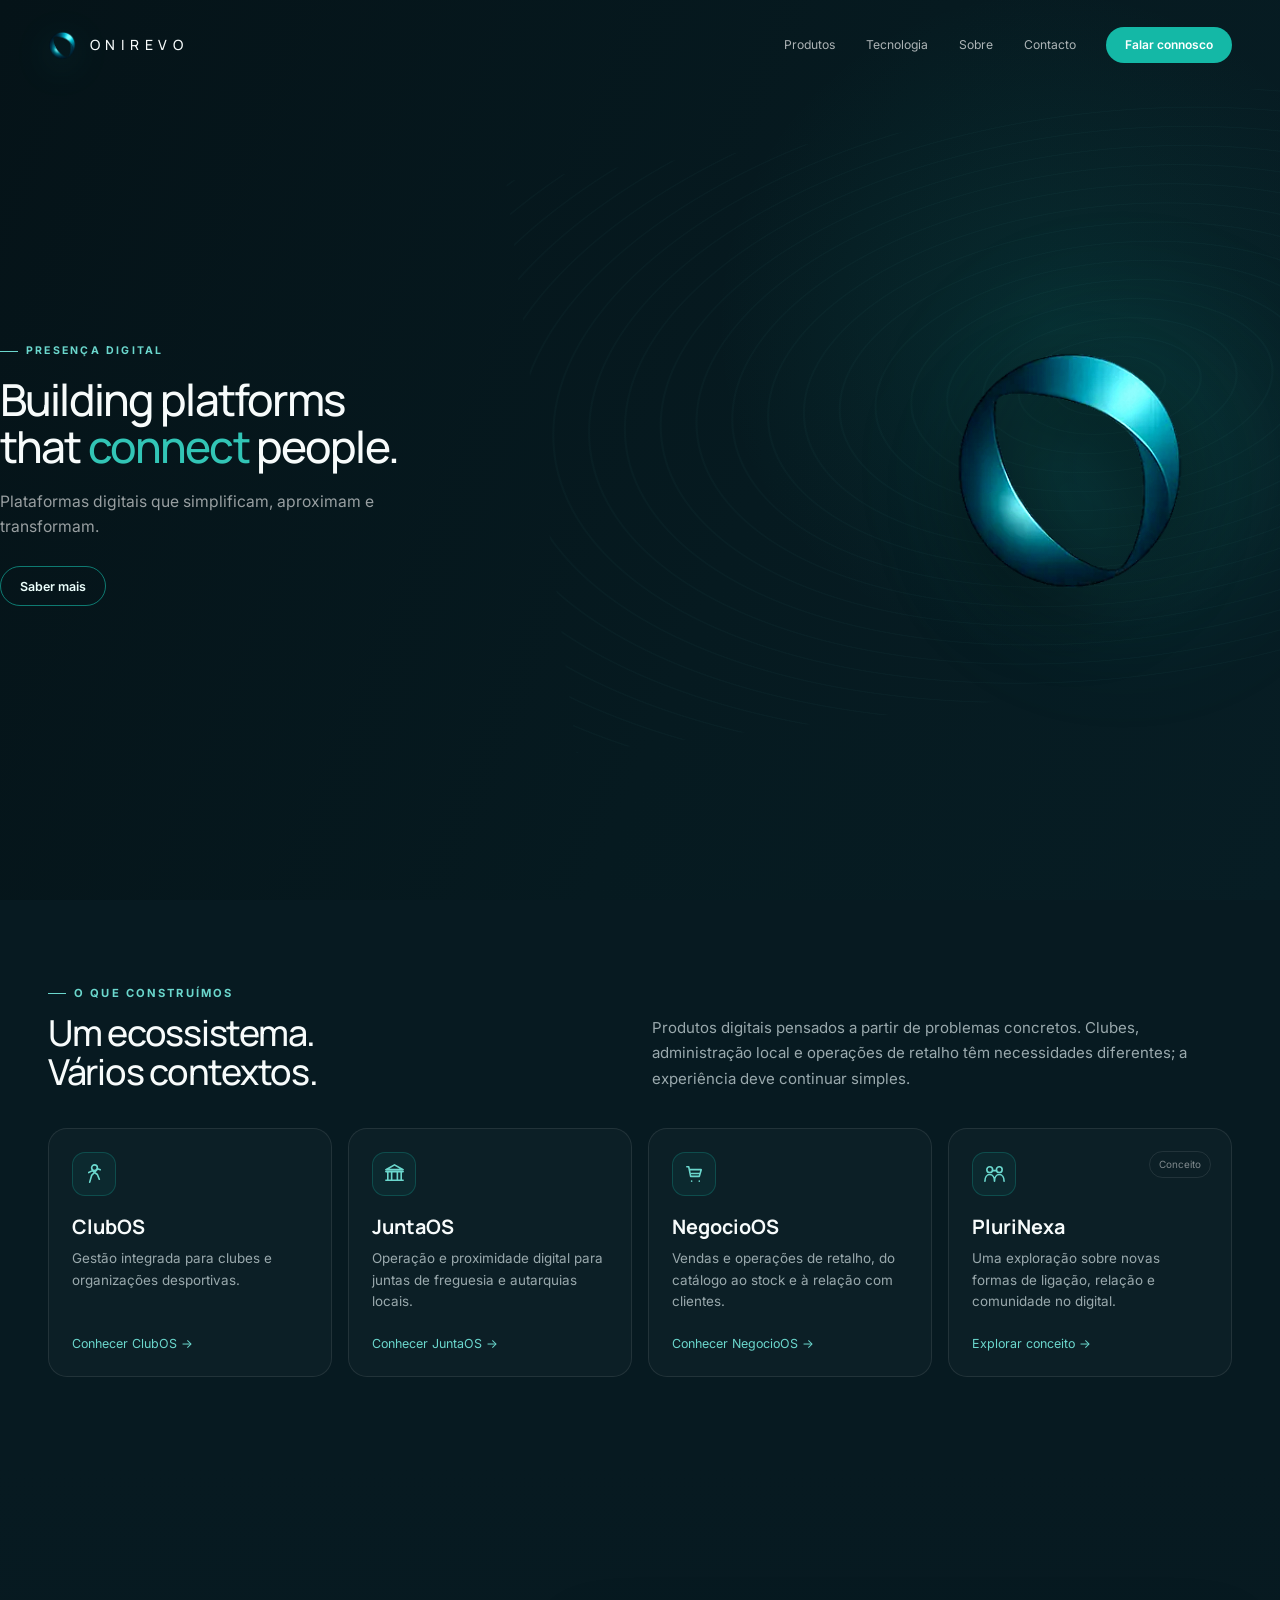
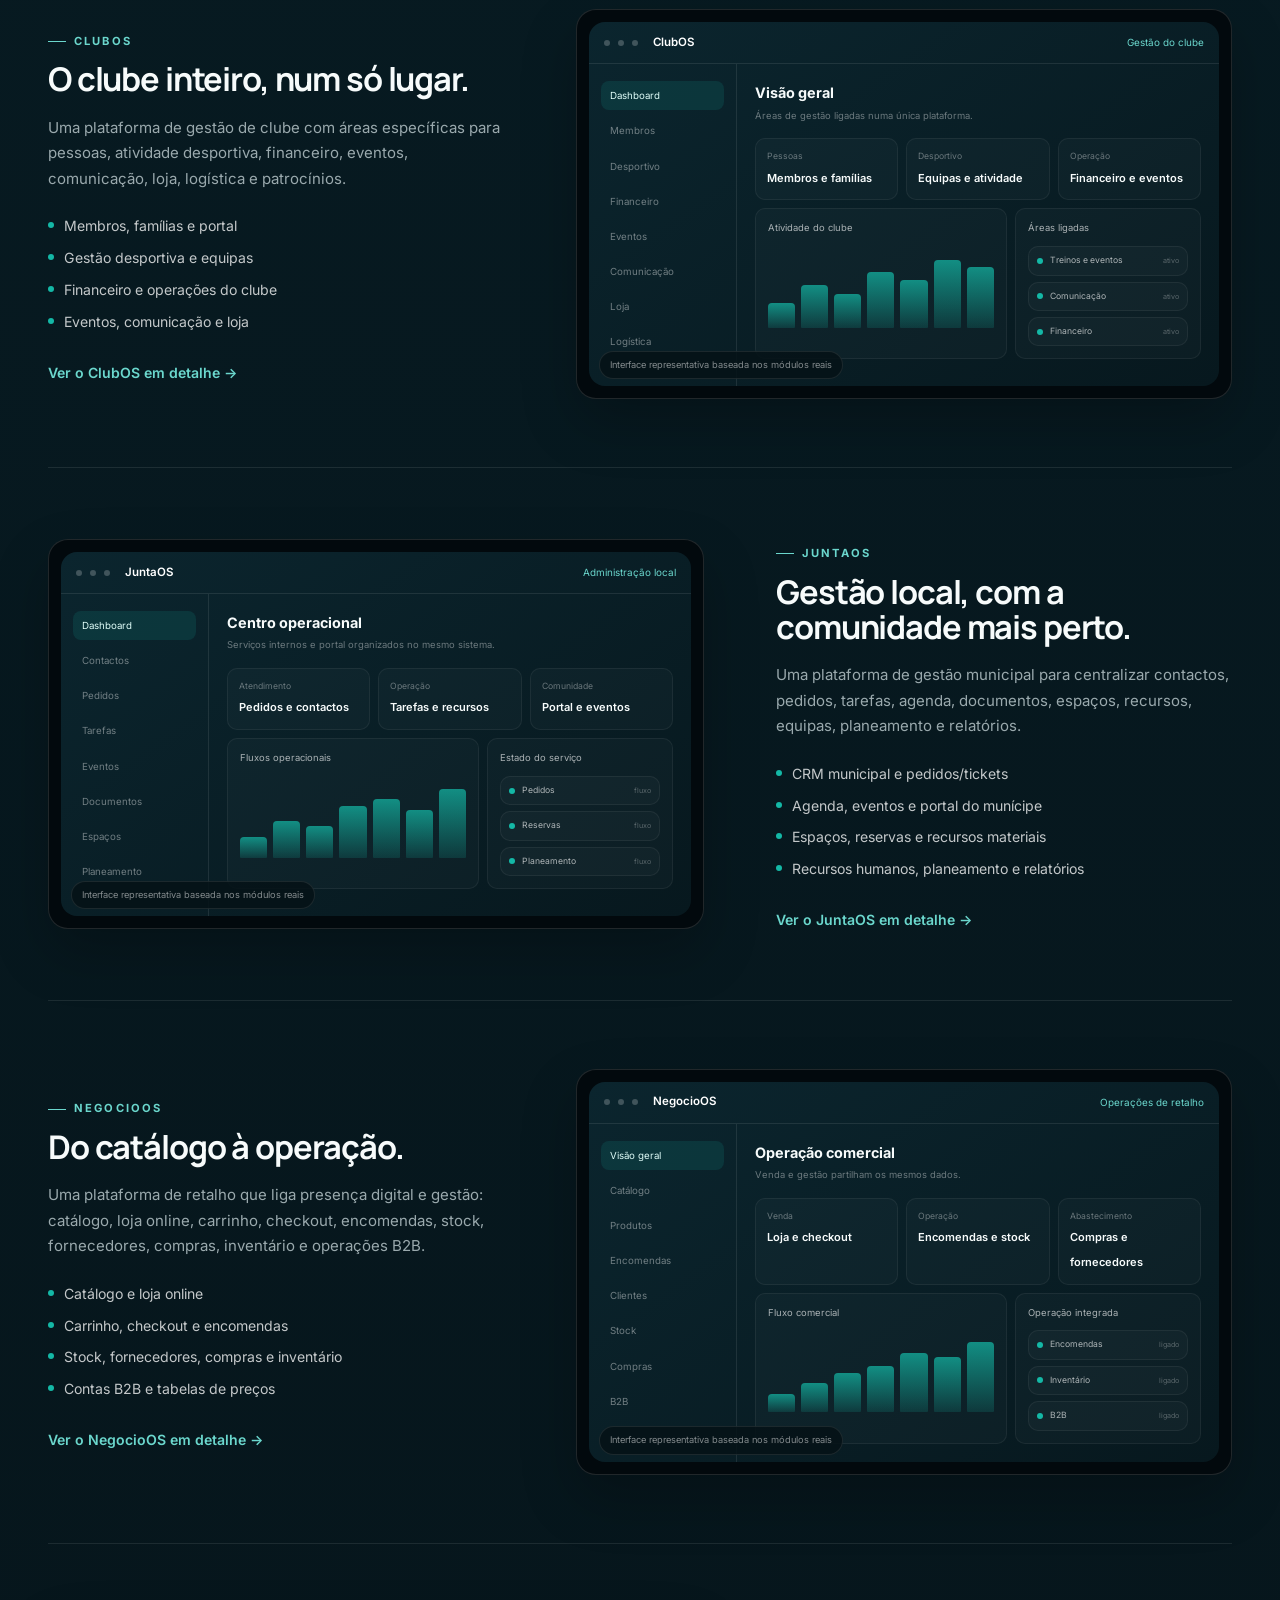
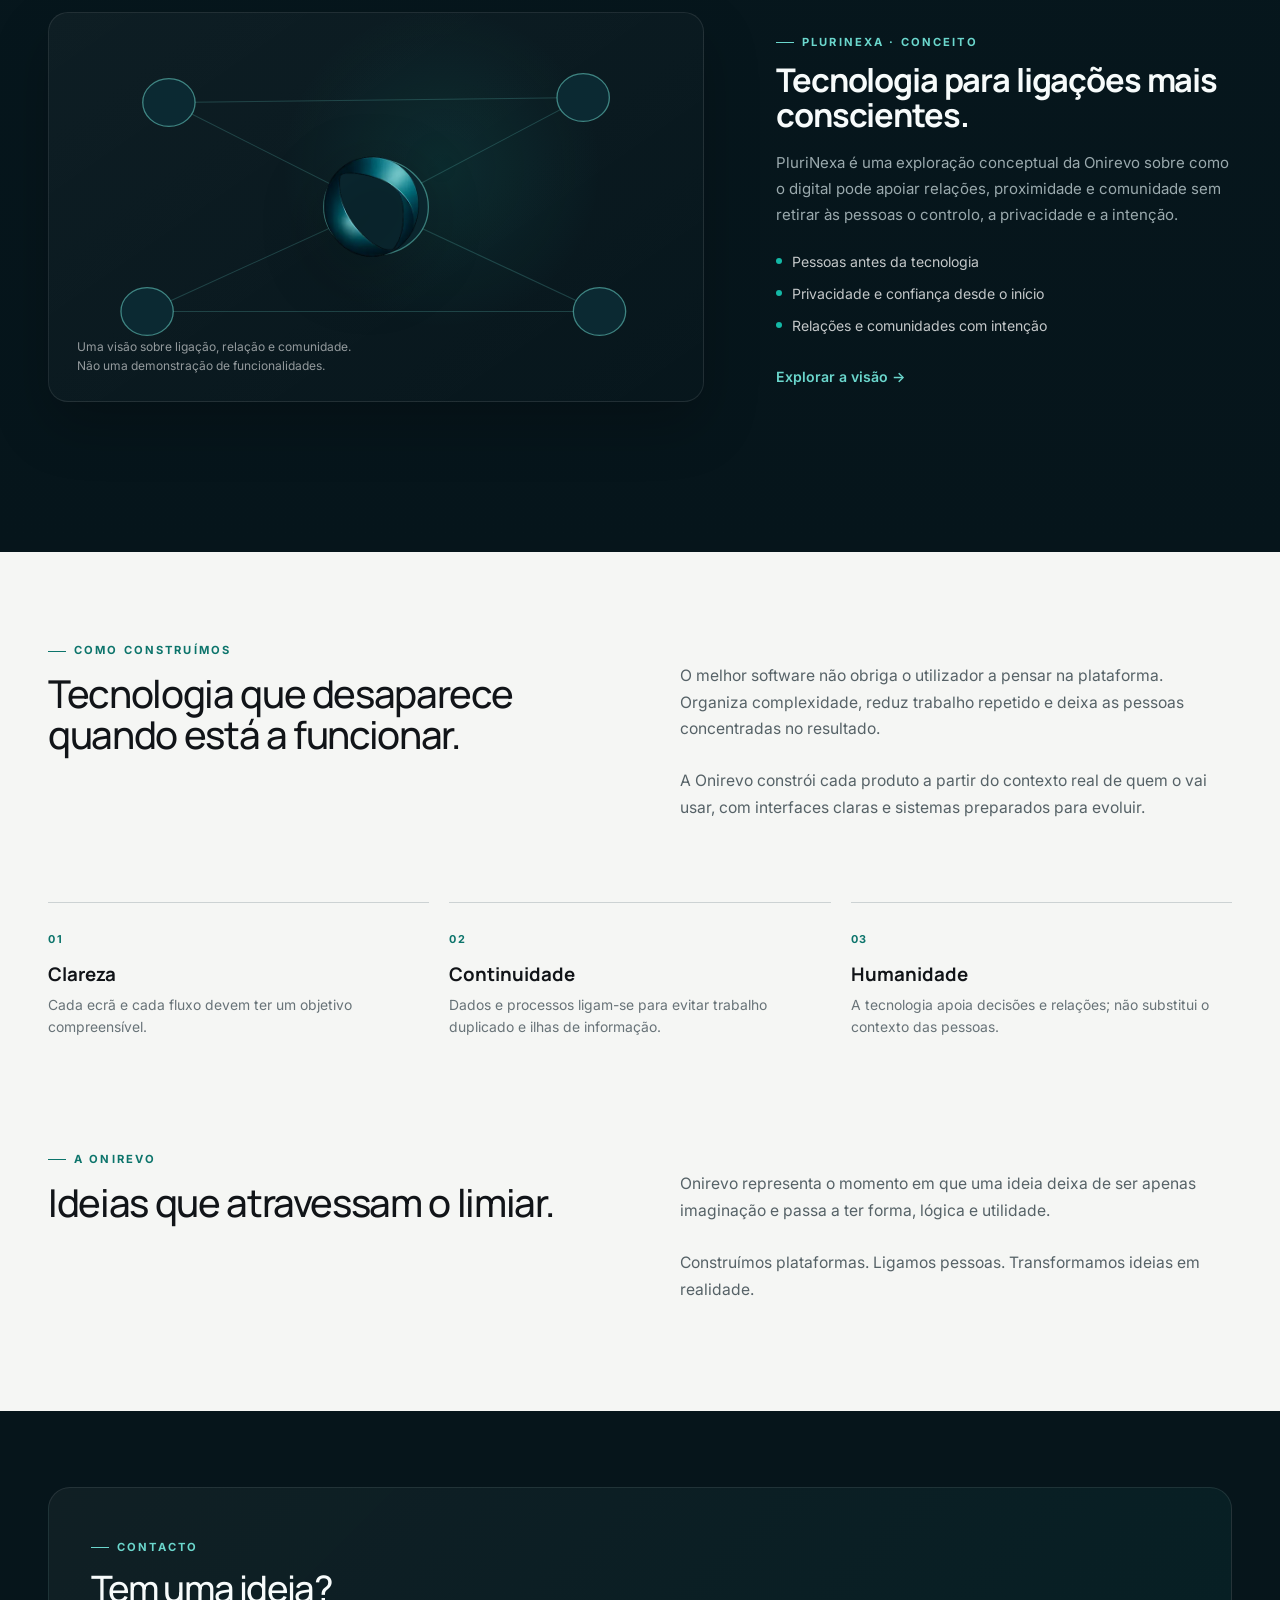
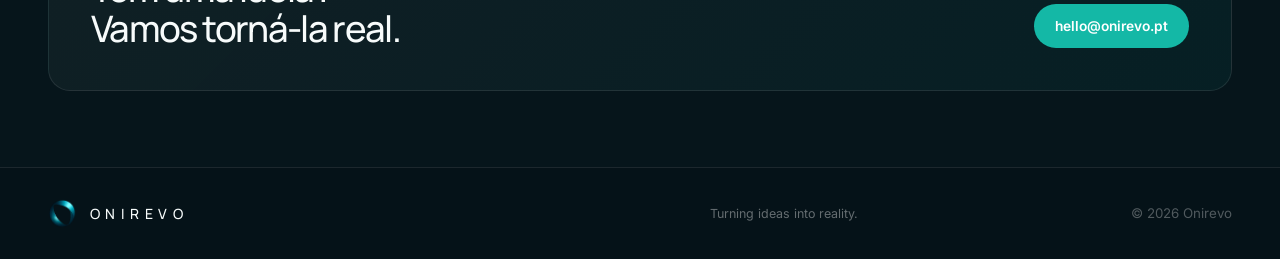
==== commit d2bec33c: "Align Onirevo homepage with stationery visual direction" ====
--- a/index.html
+++ b/index.html
@@ -14,8 +14,9 @@
   <link rel="preconnect" href="https://fonts.gstatic.com" crossorigin>
   <link href="https://fonts.googleapis.com/css2?family=Inter:wght@400;500;600;700&family=Manrope:wght@500;600;700&display=swap" rel="stylesheet">
   <link rel="stylesheet" href="styles.css" />
+  <link rel="stylesheet" href="home-refine.css" />
 </head>
-<body>
+<body class="home-page">
   <header class="site-header">
     <div class="container header-inner">
       <a class="brand" href="#inicio" aria-label="Onirevo, início"><img src="assets/onirevo-symbol.webp" alt="Símbolo Onirevo"><span class="brand-word">ONIREVO</span></a>
@@ -28,11 +29,10 @@
     <section class="hero">
       <div class="container hero-grid">
         <div class="hero-copy">
-          <span class="eyebrow">Plataformas digitais</span>
-          <h1>Transformamos operações, comunidades e ideias em <span>plataformas digitais.</span></h1>
-          <p>Construímos software que simplifica processos e aproxima pessoas, organizações e comunidades. Contextos diferentes, o mesmo princípio: tecnologia clara, útil e humana.</p>
-          <div class="hero-actions"><a class="button" href="#produtos">Conhecer produtos <span>→</span></a><a class="button secondary" href="#contacto">Falar connosco</a></div>
-          <div class="trust-line"><span><i></i>Produto e operação</span><span><i></i>Web e mobile</span><span><i></i>Experiências centradas nas pessoas</span></div>
+          <span class="eyebrow">PRESENÇA DIGITAL</span>
+          <h1>Building platforms<br>that <span>connect</span> people.</h1>
+          <p>Plataformas digitais que simplificam, aproximam e transformam.</p>
+          <div class="hero-actions"><a class="button secondary" href="#produtos">Saber mais</a></div>
         </div>
         <div class="hero-visual" aria-hidden="true"><div class="hero-ring"></div><img class="hero-symbol" src="assets/onirevo-symbol.webp" alt=""></div>
       </div>
--- a/home-refine.css
+++ b/home-refine.css
@@ -0,0 +1,114 @@
+/* Homepage refinement — aligned with the Onirevo stationery and original visual mockup */
+.home-page{background:#06151b;overflow-x:hidden}
+.home-page .container{width:min(1640px,calc(100vw - 96px));margin-inline:auto}
+
+.home-page .site-header{position:absolute;top:0;left:0;right:0;z-index:30;background:transparent;border-bottom:0;backdrop-filter:none}
+.home-page .header-inner{min-height:86px;padding-top:4px}
+.home-page .brand{gap:11px}
+.home-page .brand img{width:31px;height:31px;filter:brightness(1.42) saturate(1.18) contrast(1.03) drop-shadow(0 8px 18px rgba(30,205,190,.22))}
+.home-page .brand-word{font-size:.88rem;font-weight:500;letter-spacing:.39em;color:#f7fbfb}
+.home-page .desktop-nav{gap:31px;font-size:.76rem;color:rgba(255,255,255,.67)}
+.home-page .header-cta{min-height:36px;padding:0 18px;font-size:.75rem;font-weight:600;box-shadow:none}
+
+.home-page .hero{min-height:100svh;padding:118px 0 78px;display:flex;align-items:center;background:linear-gradient(112deg,#051318 0%,#061a20 58%,#071d24 100%)}
+.home-page .hero:before{content:"";position:absolute;inset:0;background:radial-gradient(circle at 82% 36%,rgba(21,184,166,.10),transparent 28%);pointer-events:none}
+.home-page .hero:after{inset:14% -10% auto 42%;height:64%;opacity:.6;background:repeating-radial-gradient(ellipse at 66% 48%,transparent 0 18px,rgba(78,194,184,.055) 19px 20px,transparent 21px 36px);transform:rotate(-7deg)}
+.home-page .hero-grid{width:100%;grid-template-columns:minmax(0,.93fr) minmax(340px,1.07fr);gap:clamp(44px,7vw,124px);align-items:center}
+.home-page .hero-copy{max-width:650px}
+.home-page .hero .eyebrow{font-size:.66rem;letter-spacing:.21em}
+.home-page .hero h1{max-width:640px;margin:17px 0 19px;font-size:clamp(2.65rem,3.45vw,4.15rem);line-height:1.055;letter-spacing:-.042em;font-weight:500}
+.home-page .hero h1 span{color:#32c5b6}
+.home-page .hero p{max-width:470px;margin:0 0 27px;font-size:.98rem;line-height:1.62;color:rgba(255,255,255,.59)}
+.home-page .hero-actions{gap:10px}
+.home-page .hero .button{min-height:40px;padding:0 19px;font-size:.78rem;background:transparent;border-color:rgba(20,184,166,.62);color:#ecfffc}
+.home-page .hero .button:hover{background:rgba(20,184,166,.09)}
+.home-page .trust-line{display:none}
+.home-page .hero-visual{min-height:0;justify-items:end;padding-right:clamp(18px,5vw,94px)}
+.home-page .hero-symbol{width:clamp(230px,21vw,330px);filter:brightness(1.38) saturate(1.16) contrast(1.02) drop-shadow(0 28px 34px rgba(0,0,0,.40))}
+.home-page .hero-ring{width:58%;max-width:315px;background:rgba(20,184,166,.09);filter:blur(58px)}
+
+.home-page .section{padding:82px 0}
+.home-page .section-head{grid-template-columns:.9fr 1.1fr;gap:70px;margin-bottom:36px}
+.home-page .section-head h2{font-size:clamp(2rem,2.8vw,3.15rem);line-height:1.08;letter-spacing:-.035em}
+.home-page .section-head p{max-width:580px;font-size:.94rem;line-height:1.7}
+.home-page .ecosystem{padding-top:76px;background:#071a21}
+.home-page .product-grid{gap:16px}
+.home-page .product-card{min-height:238px;padding:23px;border-radius:19px;background:rgba(255,255,255,.025);box-shadow:none}
+.home-page .product-card:hover{transform:translateY(-2px);background:rgba(20,184,166,.055)}
+.home-page .product-mark{width:44px;height:44px;border-radius:13px}
+.home-page .product-mark svg{width:23px;height:23px}
+.home-page .product-card h3{font-size:1.24rem;margin:16px 0 6px}
+.home-page .product-card p{font-size:.84rem;line-height:1.58}
+.home-page .product-card .card-link{font-size:.78rem}
+
+.home-page .showcase-row{gap:72px;padding:68px 0}
+.home-page .showcase-copy h3{font-size:clamp(1.95rem,2.55vw,2.85rem);line-height:1.08;letter-spacing:-.035em}
+.home-page .showcase-copy>p{font-size:.94rem;line-height:1.7}
+.home-page .interface-preview,.home-page .concept-card{border-radius:20px;box-shadow:0 24px 55px rgba(0,0,0,.22)}
+
+.home-page .light-section h2{font-size:clamp(2.05rem,3vw,3.35rem);line-height:1.08;letter-spacing:-.035em}
+.home-page .light-copy>p{font-size:.98rem;line-height:1.72}
+.home-page .contact-panel h2{font-size:clamp(2rem,2.85vw,3.15rem);line-height:1.08}
+.home-page .contact-panel{border-radius:22px}
+.home-page .footer .brand img{filter:brightness(1.35) saturate(1.15)}
+
+@media (min-width:1700px){
+  .home-page .container{width:min(1740px,calc(100vw - 140px))}
+  .home-page .hero-grid{grid-template-columns:minmax(0,.88fr) minmax(420px,1.12fr)}
+  .home-page .hero h1{font-size:4.15rem}
+  .home-page .hero-symbol{width:340px}
+  .home-page .hero-copy{max-width:690px}
+}
+
+@media (max-width:1180px){
+  .home-page .container{width:min(100% - 56px,1320px)}
+  .home-page .desktop-nav{gap:22px}
+  .home-page .hero-grid{grid-template-columns:1fr .78fr;gap:42px}
+  .home-page .hero h1{font-size:clamp(2.7rem,4.3vw,3.65rem)}
+  .home-page .hero-symbol{width:clamp(220px,25vw,285px)}
+  .home-page .hero-visual{padding-right:20px}
+  .home-page .product-grid{grid-template-columns:repeat(2,1fr)}
+}
+
+@media (max-width:820px){
+  .home-page .container{width:min(100% - 40px,760px)}
+  .home-page .site-header{position:absolute}
+  .home-page .header-inner{min-height:78px}
+  .home-page .desktop-nav{display:none}
+  .home-page .header-cta{margin-left:auto}
+  .home-page .hero{min-height:auto;padding:112px 0 68px}
+  .home-page .hero-grid{grid-template-columns:1fr;gap:38px}
+  .home-page .hero-copy{max-width:620px}
+  .home-page .hero h1{max-width:590px;font-size:clamp(2.55rem,8vw,3.45rem)}
+  .home-page .hero p{max-width:520px}
+  .home-page .hero-visual{justify-items:center;padding:0;min-height:230px}
+  .home-page .hero-symbol{width:230px}
+  .home-page .hero:after{inset:45% -45% auto 0;height:45%}
+  .home-page .section{padding:68px 0}
+  .home-page .section-head{grid-template-columns:1fr;gap:22px}
+  .home-page .section-head p{justify-self:start}
+  .home-page .showcase-row,.home-page .showcase-row.reverse{grid-template-columns:1fr;gap:34px;padding:55px 0}
+  .home-page .showcase-row.reverse .showcase-copy,.home-page .showcase-row.reverse .interface-preview{order:initial}
+  .home-page .light-grid{grid-template-columns:1fr;gap:20px}
+}
+
+@media (max-width:560px){
+  .home-page .container{width:min(100% - 30px,520px)}
+  .home-page .header-inner{min-height:72px}
+  .home-page .brand img{width:29px;height:29px}
+  .home-page .brand-word{font-size:.78rem;letter-spacing:.31em}
+  .home-page .header-cta{display:none}
+  .home-page .hero{padding:100px 0 54px}
+  .home-page .hero .eyebrow{font-size:.61rem}
+  .home-page .hero h1{font-size:clamp(2.25rem,11vw,2.85rem);margin-top:14px}
+  .home-page .hero p{font-size:.92rem}
+  .home-page .hero-symbol{width:190px}
+  .home-page .hero-visual{min-height:195px}
+  .home-page .product-grid{grid-template-columns:1fr;gap:11px}
+  .home-page .product-card{min-height:188px}
+  .home-page .section-head h2,.home-page .showcase-copy h3,.home-page .light-section h2,.home-page .contact-panel h2{font-size:2rem}
+  .home-page .interface-preview{min-height:330px;padding:8px}
+  .home-page .ui-body{grid-template-columns:92px 1fr}
+  .home-page .ui-sidebar{padding:12px 7px}
+  .home-page .ui-main{padding:12px}
+}
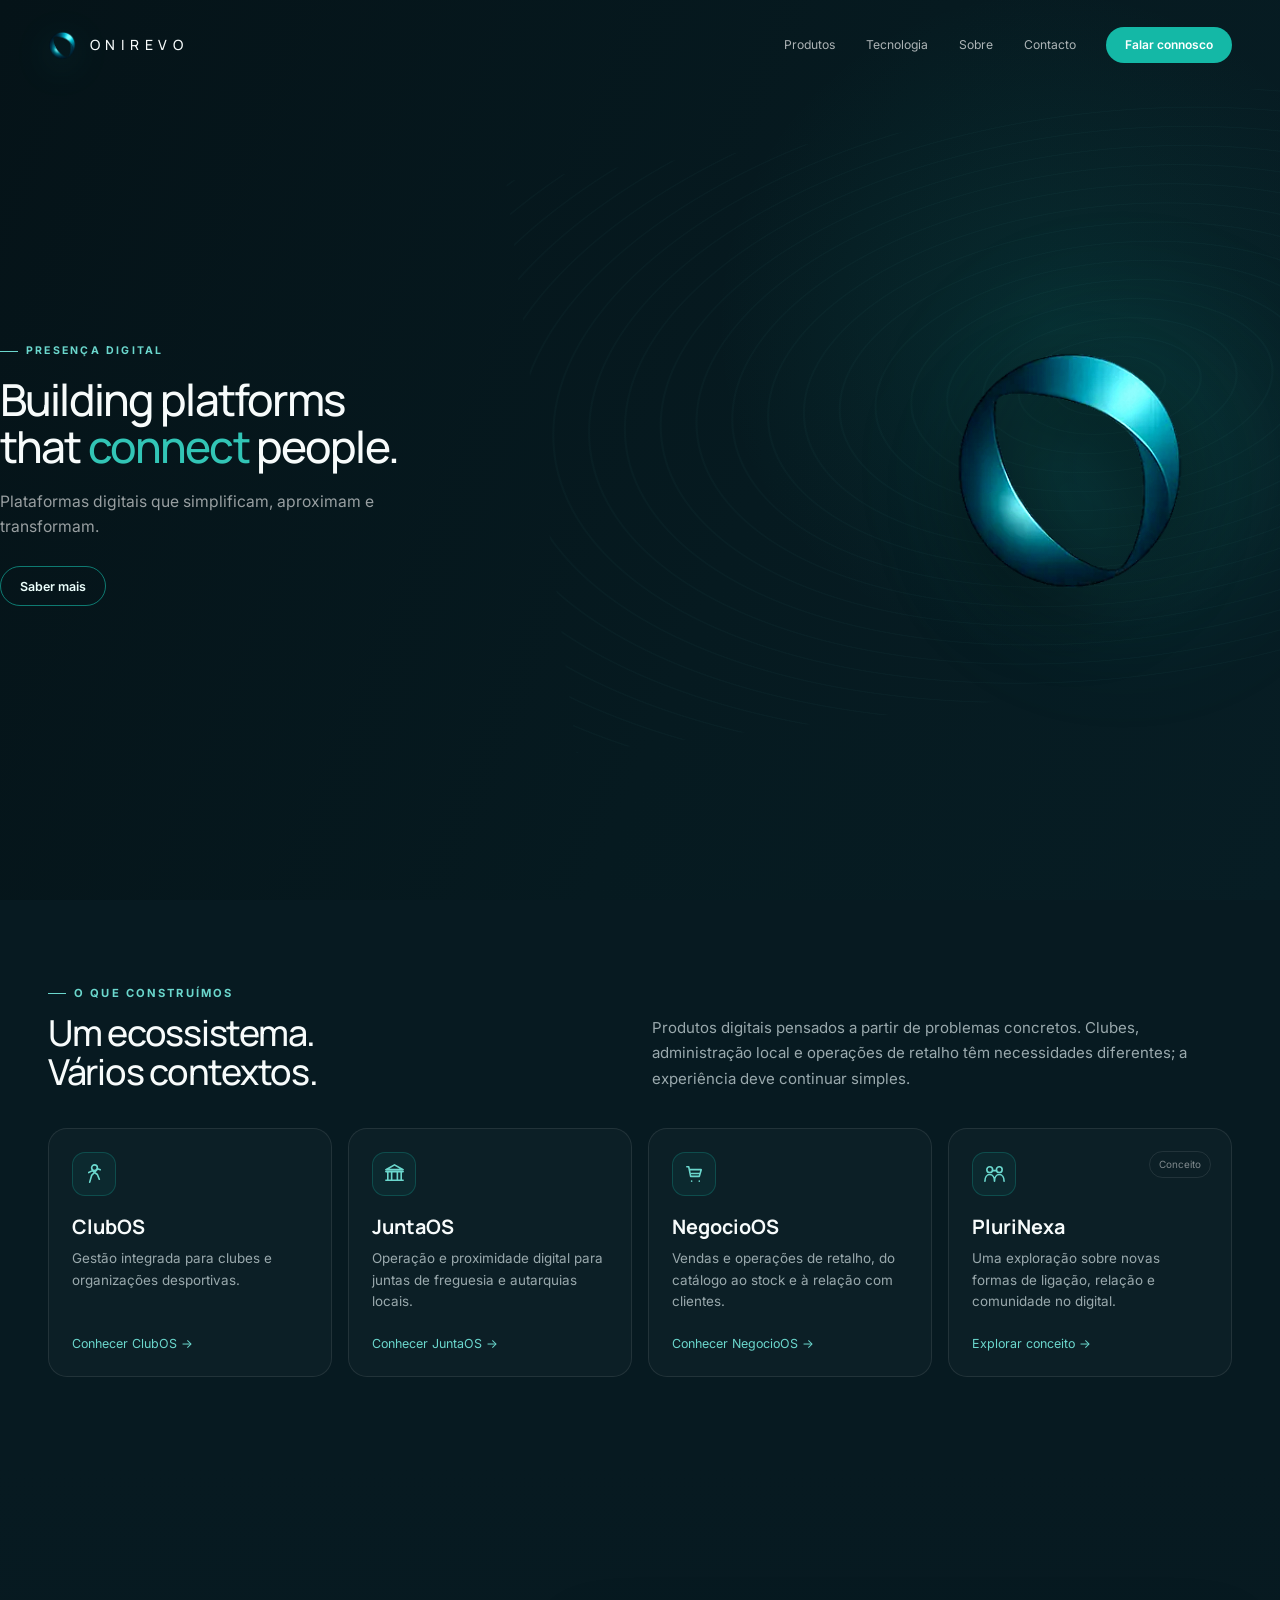
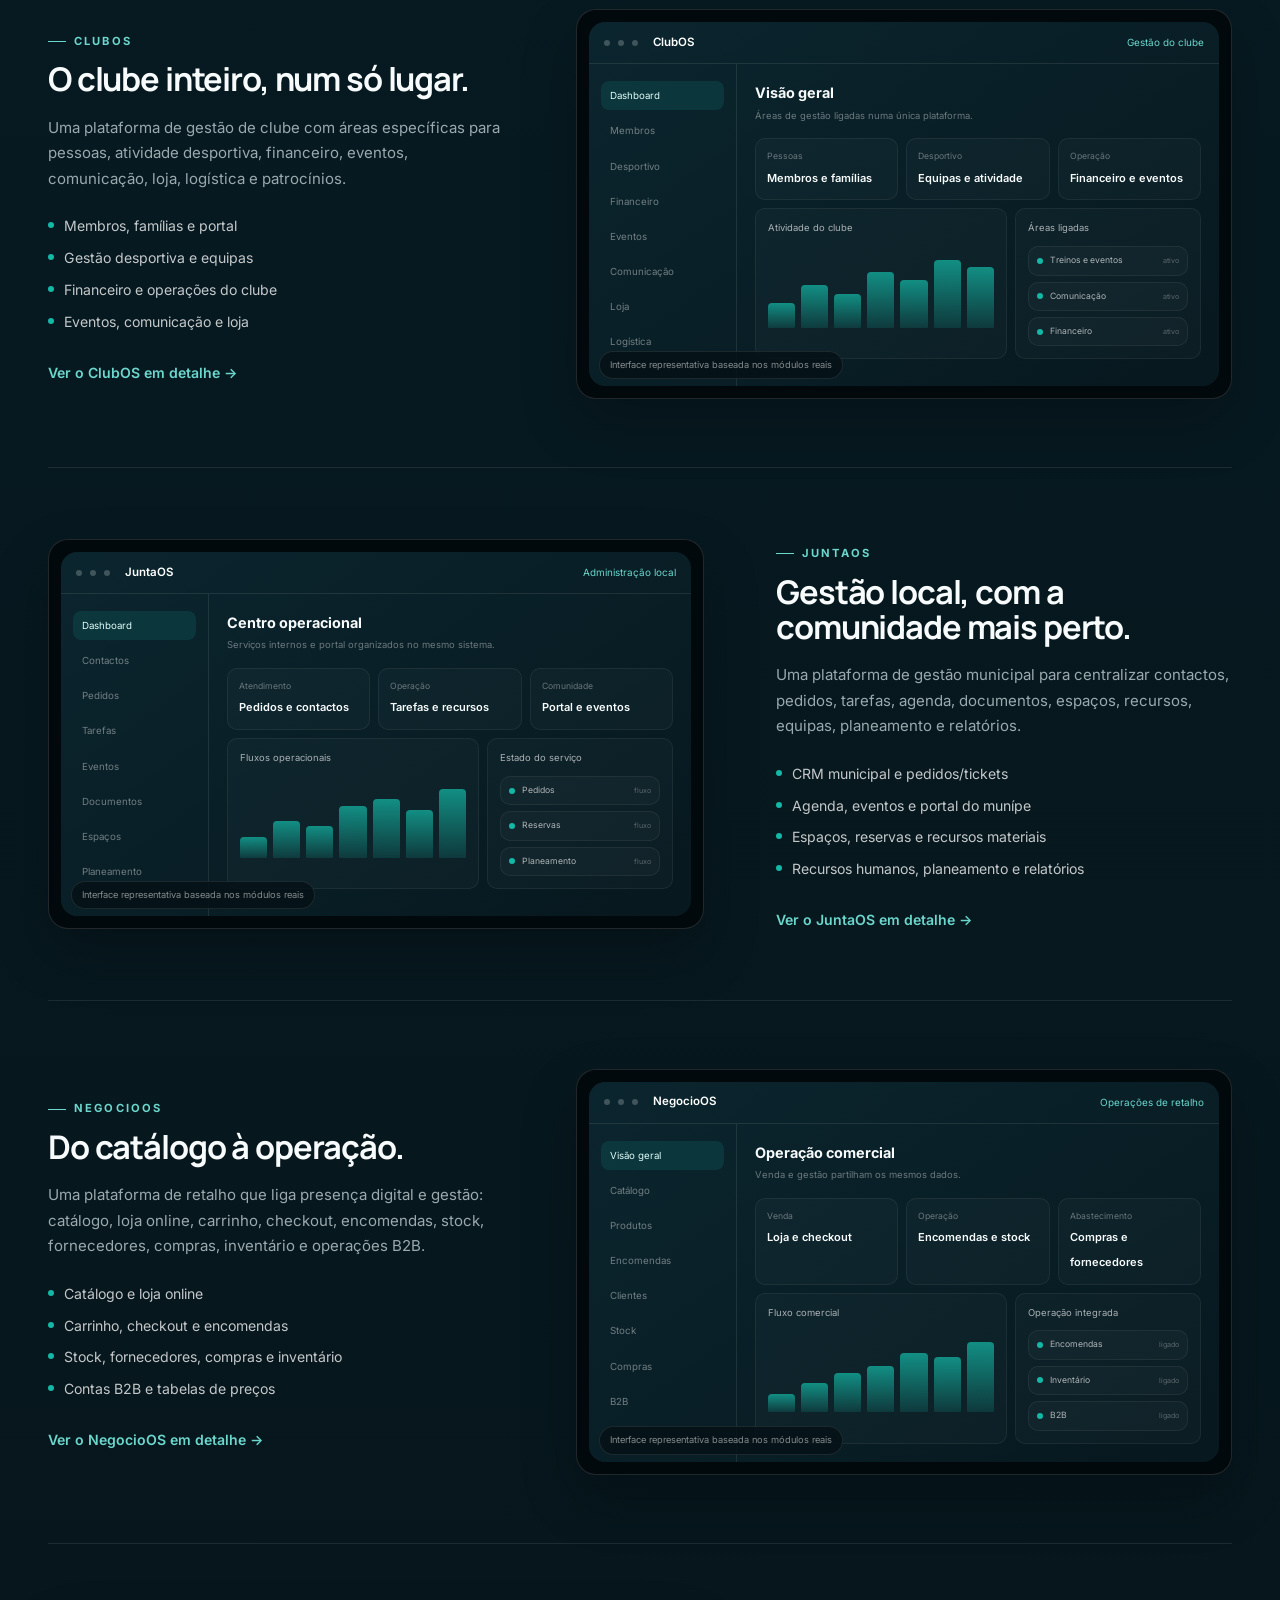
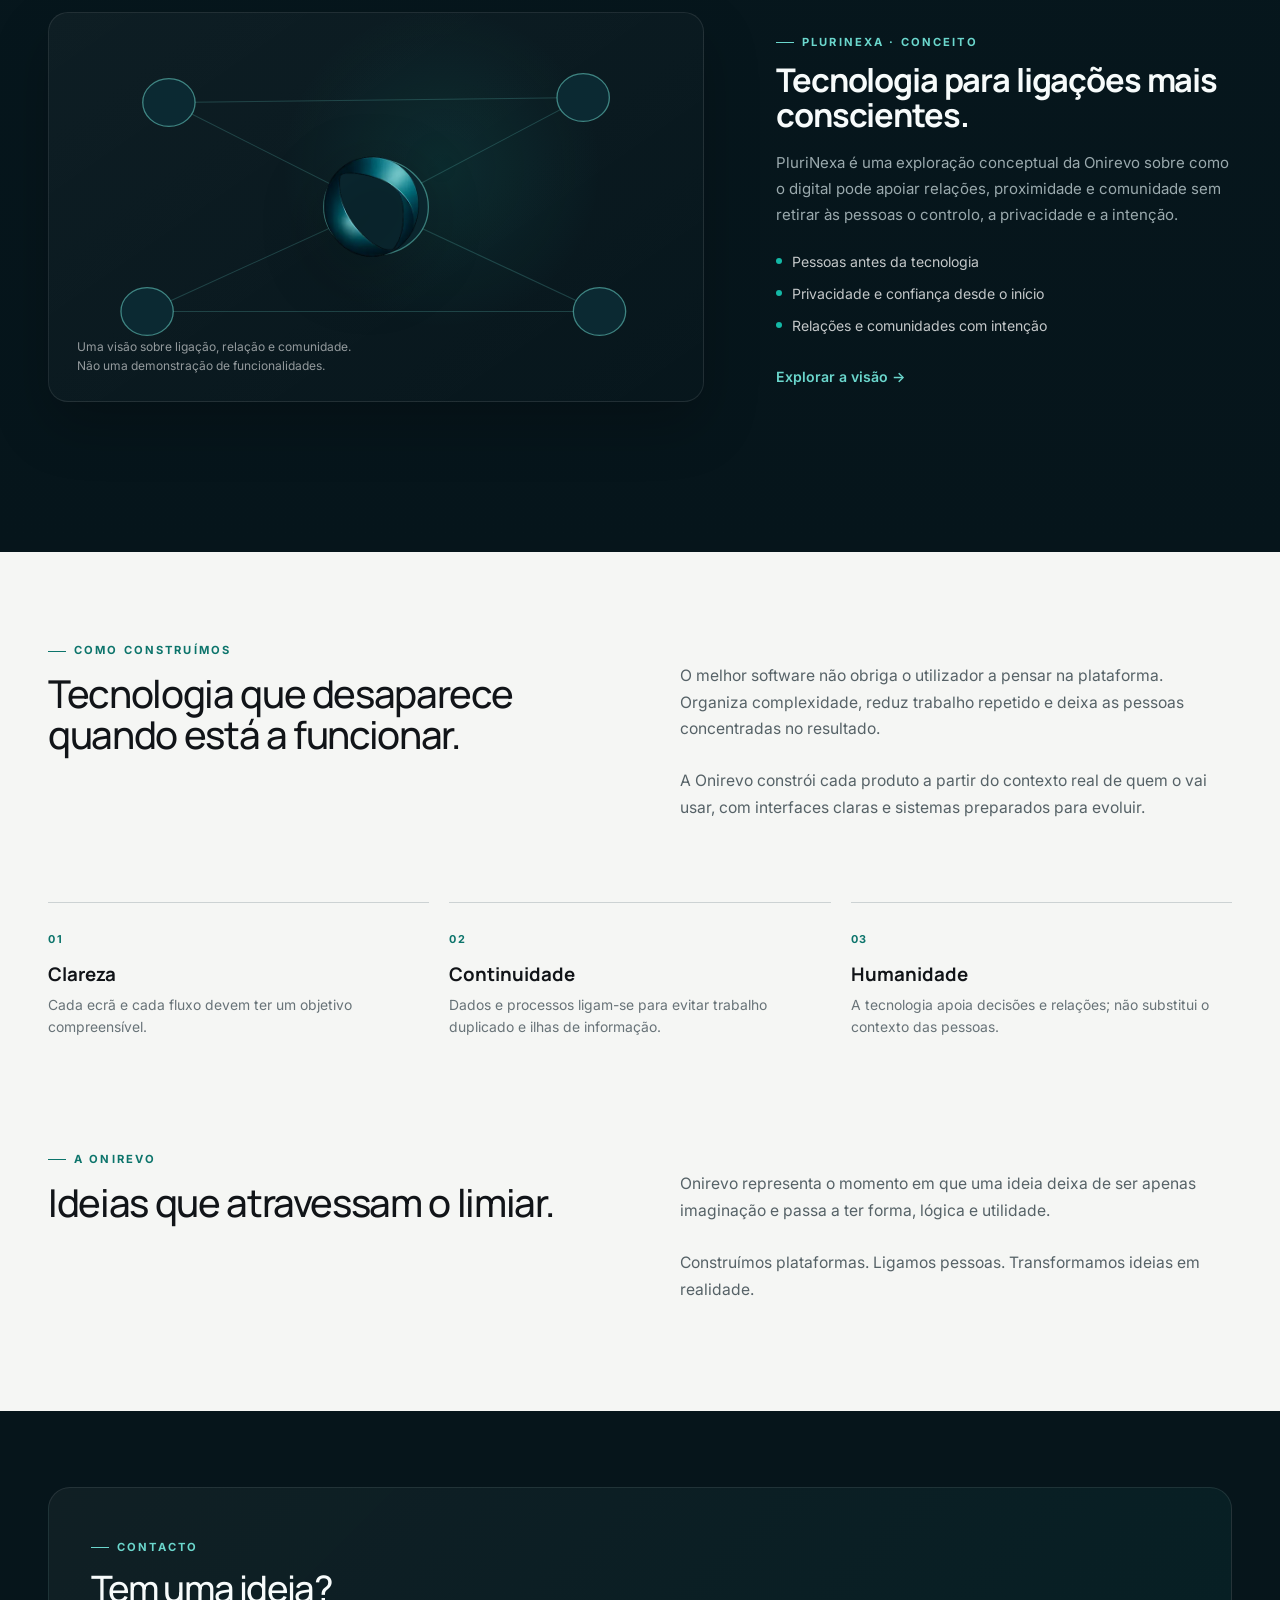
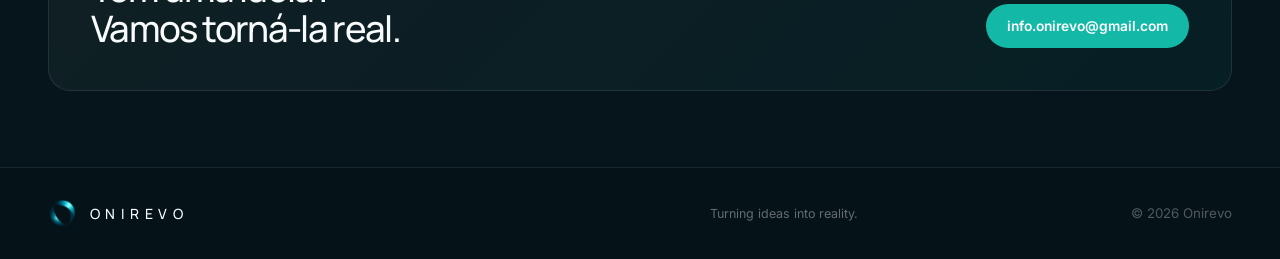
==== commit d1aebb2d: "Update Onirevo contact email" ====
--- a/index.html
+++ b/index.html
@@ -58,7 +58,7 @@
         </article>
 
         <article class="showcase-row reverse">
-          <div class="showcase-copy"><span class="eyebrow">JuntaOS</span><h3>Gestão local, com a comunidade mais perto.</h3><p>Uma plataforma de gestão municipal para centralizar contactos, pedidos, tarefas, agenda, documentos, espaços, recursos, equipas, planeamento e relatórios.</p><ul class="feature-list"><li>CRM municipal e pedidos/tickets</li><li>Agenda, eventos e portal do munícipe</li><li>Espaços, reservas e recursos materiais</li><li>Recursos humanos, planeamento e relatórios</li></ul><a class="text-link" href="juntaos.html">Ver o JuntaOS em detalhe →</a></div>
+          <div class="showcase-copy"><span class="eyebrow">JuntaOS</span><h3>Gestão local, com a comunidade mais perto.</h3><p>Uma plataforma de gestão municipal para centralizar contactos, pedidos, tarefas, agenda, documentos, espaços, recursos, equipas, planeamento e relatórios.</p><ul class="feature-list"><li>CRM municipal e pedidos/tickets</li><li>Agenda, eventos e portal do munípe</li><li>Espaços, reservas e recursos materiais</li><li>Recursos humanos, planeamento e relatórios</li></ul><a class="text-link" href="juntaos.html">Ver o JuntaOS em detalhe →</a></div>
           <div class="interface-preview" aria-label="Estrutura funcional representativa do JuntaOS"><div class="interface-window"><div class="window-bar"><span class="window-dot"></span><span class="window-dot"></span><span class="window-dot"></span><span class="window-title">JuntaOS</span><span class="window-badge">Administração local</span></div><div class="ui-body"><aside class="ui-sidebar"><span class="active">Dashboard</span><span>Contactos</span><span>Pedidos</span><span>Tarefas</span><span>Eventos</span><span>Documentos</span><span>Espaços</span><span>Planeamento</span></aside><div class="ui-main"><h4>Centro operacional</h4><p>Serviços internos e portal organizados no mesmo sistema.</p><div class="ui-kpis"><div class="ui-kpi"><small>Atendimento</small><b>Pedidos e contactos</b></div><div class="ui-kpi"><small>Operação</small><b>Tarefas e recursos</b></div><div class="ui-kpi"><small>Comunidade</small><b>Portal e eventos</b></div></div><div class="ui-columns"><div class="ui-panel"><div class="ui-panel-title">Fluxos operacionais</div><div class="ui-bars"><i style="height:26%"></i><i style="height:45%"></i><i style="height:39%"></i><i style="height:63%"></i><i style="height:72%"></i><i style="height:58%"></i><i style="height:84%"></i></div></div><div class="ui-panel"><div class="ui-panel-title">Estado do serviço</div><div class="ui-list"><div class="ui-list-row"><i></i>Pedidos<small>fluxo</small></div><div class="ui-list-row"><i></i>Reservas<small>fluxo</small></div><div class="ui-list-row"><i></i>Planeamento<small>fluxo</small></div></div></div></div></div></div></div><span class="preview-note">Interface representativa baseada nos módulos reais</span></div>
         </article>
 
@@ -80,7 +80,7 @@
 
     <section id="sobre" class="section light-section" style="padding-top:0"><div class="container"><div class="light-grid"><div><span class="eyebrow" style="color:#0c746b">A Onirevo</span><h2>Ideias que atravessam o limiar.</h2></div><div class="light-copy"><p>Onirevo representa o momento em que uma ideia deixa de ser apenas imaginação e passa a ter forma, lógica e utilidade.</p><p>Construímos plataformas. Ligamos pessoas. Transformamos ideias em realidade.</p></div></div></div></section>
 
-    <section id="contacto" class="contact"><div class="container contact-panel"><div><span class="eyebrow">Contacto</span><h2>Tem uma ideia?<br>Vamos torná-la real.</h2></div><a class="button" href="mailto:hello@onirevo.pt">hello@onirevo.pt</a></div></section>
+    <section id="contacto" class="contact"><div class="container contact-panel"><div><span class="eyebrow">Contacto</span><h2>Tem uma ideia?<br>Vamos torná-la real.</h2></div><a class="button" href="mailto:info.onirevo@gmail.com">info.onirevo@gmail.com</a></div></section>
   </main>
 
   <footer class="footer"><div class="container footer-inner"><a class="brand" href="#inicio"><img src="assets/onirevo-symbol.webp" alt=""><span class="brand-word">ONIREVO</span></a><p>Turning ideas into reality.</p><small>© 2026 Onirevo</small></div></footer>
--- a/home-refine.css
+++ b/home-refine.css
@@ -52,30 +52,94 @@
 .home-page .contact-panel{border-radius:22px}
 .home-page .footer .brand img{filter:brightness(1.35) saturate(1.15)}
 
+/* Product pages — same visual language, scale and spacing as the homepage */
+.product-page{background:#06151b;overflow-x:hidden}
+.product-page .container{width:min(1640px,calc(100vw - 96px));margin-inline:auto}
+.product-page .site-header{position:absolute;top:0;left:0;right:0;z-index:30;background:transparent;border-bottom:0;backdrop-filter:none}
+.product-page .header-inner{min-height:86px;padding-top:4px}
+.product-page .brand{gap:11px}
+.product-page .brand img{width:31px;height:31px;filter:brightness(1.42) saturate(1.18) contrast(1.03) drop-shadow(0 8px 18px rgba(30,205,190,.22))}
+.product-page .brand-word{font-size:.88rem;font-weight:500;letter-spacing:.39em;color:#f7fbfb}
+.product-page .desktop-nav{gap:31px;font-size:.76rem;color:rgba(255,255,255,.67)}
+.product-page .header-cta{min-height:36px;padding:0 18px;font-size:.75rem;font-weight:600;box-shadow:none}
+
+.product-page .product-hero{min-height:88svh;padding:118px 0 76px;display:flex;align-items:center;background:linear-gradient(112deg,#051318 0%,#061a20 58%,#071d24 100%)}
+.product-page .product-hero:before{content:"";position:absolute;inset:0;background:radial-gradient(circle at 82% 36%,rgba(21,184,166,.095),transparent 29%);pointer-events:none}
+.product-page .product-hero:after{inset:13% -10% auto 44%;height:62%;opacity:.58;background:repeating-radial-gradient(ellipse at 66% 48%,transparent 0 18px,rgba(78,194,184,.05) 19px 20px,transparent 21px 36px);transform:rotate(-7deg)}
+.product-page .breadcrumbs{margin:0 0 29px;font-size:.68rem;letter-spacing:.02em;color:rgba(255,255,255,.38)}
+.product-page .product-hero-grid{grid-template-columns:minmax(0,.88fr) minmax(480px,1.12fr);gap:clamp(52px,6vw,110px);align-items:center}
+.product-page .product-hero-grid>div:first-child{max-width:650px}
+.product-page .product-hero h1{font-size:clamp(3rem,4.15vw,4.65rem);line-height:1.02;letter-spacing:-.04em;font-weight:500;margin:15px 0 12px}
+.product-page .product-subtitle{max-width:620px;font-size:clamp(1.2rem,1.55vw,1.72rem);line-height:1.28;margin:0 0 18px;color:#72d7cd;font-weight:500}
+.product-page .product-intro{max-width:590px;margin:0 0 27px;font-size:.96rem;line-height:1.7;color:rgba(255,255,255,.58)}
+.product-page .hero-actions{gap:10px}
+.product-page .product-hero .button{min-height:40px;padding:0 19px;font-size:.78rem;background:transparent;border-color:rgba(20,184,166,.62);color:#ecfffc}
+.product-page .product-hero .button:hover{background:rgba(20,184,166,.09)}
+.product-page .product-hero .button.secondary{border-color:rgba(255,255,255,.14);color:rgba(255,255,255,.72)}
+.product-page .product-hero .interface-preview,.product-page .product-hero .concept-card{width:100%;max-width:760px;justify-self:end;min-height:345px;border-radius:20px;box-shadow:0 24px 55px rgba(0,0,0,.24)}
+.product-page .product-hero .interface-window{min-height:320px}
+.product-page .product-hero .concept-card{min-height:345px}
+.product-page .concept-center img{filter:brightness(1.35) saturate(1.15) drop-shadow(0 18px 28px rgba(0,0,0,.38))}
+.product-page .concept-badge{display:inline-flex;padding:6px 10px;border:1px solid rgba(20,184,166,.24);border-radius:999px;background:rgba(20,184,166,.055);color:#83ddd4;font-size:.65rem;letter-spacing:.09em;text-transform:uppercase}
+.product-page .availability-note{margin-top:23px;max-width:570px;padding:13px 15px;border-left:1px solid rgba(20,184,166,.45);background:rgba(255,255,255,.018);color:rgba(255,255,255,.43);font-size:.73rem;line-height:1.6}
+
+.product-page .section{padding:82px 0}
+.product-page .section-head{grid-template-columns:.9fr 1.1fr;gap:70px;margin-bottom:36px}
+.product-page .section-head h2{font-size:clamp(2rem,2.8vw,3.15rem);line-height:1.08;letter-spacing:-.035em;font-weight:500}
+.product-page .section-head p{max-width:590px;font-size:.94rem;line-height:1.7;justify-self:end}
+.product-page .module-section{background:#071a21}
+.product-page .module-grid{gap:14px}
+.product-page .module-card{padding:21px;border-radius:17px;background:rgba(255,255,255,.022)}
+.product-page .module-card h3{font-size:1rem;margin-bottom:7px}
+.product-page .module-card p{font-size:.8rem;line-height:1.62}
+.product-page .concept-pillars{gap:16px}
+.product-page .concept-pillar{padding:24px;border-radius:18px;background:rgba(255,255,255,.022)}
+.product-page .concept-pillar h3{font-size:1.08rem}
+.product-page .concept-pillar p{font-size:.82rem;line-height:1.65}
+
+.product-page .product-story{background:#06151b}
+.product-page .story-grid{grid-template-columns:.86fr 1.14fr;gap:80px}
+.product-page .story-grid h2{font-size:clamp(2.05rem,2.9vw,3.2rem);line-height:1.08;letter-spacing:-.035em;font-weight:500}
+.product-page .story-items{gap:20px}
+.product-page .story-item{padding-bottom:21px}
+.product-page .story-item b{font-size:.9rem}
+.product-page .story-item p{font-size:.86rem;line-height:1.68}
+.product-page .contact{padding:72px 0}
+.product-page .contact-panel{padding:38px 40px;border-radius:22px}
+.product-page .contact-panel h2{font-size:clamp(2rem,2.75vw,3.05rem);line-height:1.08;letter-spacing:-.035em}
+.product-page .footer .brand img{filter:brightness(1.35) saturate(1.15)}
+
 @media (min-width:1700px){
-  .home-page .container{width:min(1740px,calc(100vw - 140px))}
+  .home-page .container,.product-page .container{width:min(1740px,calc(100vw - 140px))}
   .home-page .hero-grid{grid-template-columns:minmax(0,.88fr) minmax(420px,1.12fr)}
   .home-page .hero h1{font-size:4.15rem}
   .home-page .hero-symbol{width:340px}
   .home-page .hero-copy{max-width:690px}
+  .product-page .product-hero-grid{grid-template-columns:minmax(0,.84fr) minmax(560px,1.16fr)}
+  .product-page .product-hero h1{font-size:4.65rem}
+  .product-page .product-hero .interface-preview,.product-page .product-hero .concept-card{max-width:820px}
 }
 
 @media (max-width:1180px){
-  .home-page .container{width:min(100% - 56px,1320px)}
-  .home-page .desktop-nav{gap:22px}
+  .home-page .container,.product-page .container{width:min(100% - 56px,1320px)}
+  .home-page .desktop-nav,.product-page .desktop-nav{gap:22px}
   .home-page .hero-grid{grid-template-columns:1fr .78fr;gap:42px}
   .home-page .hero h1{font-size:clamp(2.7rem,4.3vw,3.65rem)}
   .home-page .hero-symbol{width:clamp(220px,25vw,285px)}
   .home-page .hero-visual{padding-right:20px}
   .home-page .product-grid{grid-template-columns:repeat(2,1fr)}
+  .product-page .product-hero-grid{grid-template-columns:.9fr 1.1fr;gap:42px}
+  .product-page .product-hero h1{font-size:clamp(2.85rem,4.6vw,3.9rem)}
+  .product-page .product-hero .interface-preview,.product-page .product-hero .concept-card{min-width:0}
+  .product-page .module-grid{grid-template-columns:repeat(2,1fr)}
 }
 
 @media (max-width:820px){
-  .home-page .container{width:min(100% - 40px,760px)}
-  .home-page .site-header{position:absolute}
-  .home-page .header-inner{min-height:78px}
-  .home-page .desktop-nav{display:none}
-  .home-page .header-cta{margin-left:auto}
+  .home-page .container,.product-page .container{width:min(100% - 40px,760px)}
+  .home-page .site-header,.product-page .site-header{position:absolute}
+  .home-page .header-inner,.product-page .header-inner{min-height:78px}
+  .home-page .desktop-nav,.product-page .desktop-nav{display:none}
+  .home-page .header-cta,.product-page .header-cta{margin-left:auto}
   .home-page .hero{min-height:auto;padding:112px 0 68px}
   .home-page .hero-grid{grid-template-columns:1fr;gap:38px}
   .home-page .hero-copy{max-width:620px}
@@ -84,20 +148,26 @@
   .home-page .hero-visual{justify-items:center;padding:0;min-height:230px}
   .home-page .hero-symbol{width:230px}
   .home-page .hero:after{inset:45% -45% auto 0;height:45%}
-  .home-page .section{padding:68px 0}
-  .home-page .section-head{grid-template-columns:1fr;gap:22px}
-  .home-page .section-head p{justify-self:start}
+  .home-page .section,.product-page .section{padding:68px 0}
+  .home-page .section-head,.product-page .section-head{grid-template-columns:1fr;gap:22px}
+  .home-page .section-head p,.product-page .section-head p{justify-self:start}
   .home-page .showcase-row,.home-page .showcase-row.reverse{grid-template-columns:1fr;gap:34px;padding:55px 0}
   .home-page .showcase-row.reverse .showcase-copy,.home-page .showcase-row.reverse .interface-preview{order:initial}
   .home-page .light-grid{grid-template-columns:1fr;gap:20px}
+  .product-page .product-hero{min-height:auto;padding:112px 0 68px}
+  .product-page .product-hero-grid{grid-template-columns:1fr;gap:38px}
+  .product-page .product-hero-grid>div:first-child{max-width:620px}
+  .product-page .product-hero .interface-preview,.product-page .product-hero .concept-card{justify-self:stretch;max-width:none}
+  .product-page .story-grid{grid-template-columns:1fr;gap:34px}
+  .product-page .contact-panel{align-items:flex-start;flex-direction:column}
 }
 
 @media (max-width:560px){
-  .home-page .container{width:min(100% - 30px,520px)}
-  .home-page .header-inner{min-height:72px}
-  .home-page .brand img{width:29px;height:29px}
-  .home-page .brand-word{font-size:.78rem;letter-spacing:.31em}
-  .home-page .header-cta{display:none}
+  .home-page .container,.product-page .container{width:min(100% - 30px,520px)}
+  .home-page .header-inner,.product-page .header-inner{min-height:72px}
+  .home-page .brand img,.product-page .brand img{width:29px;height:29px}
+  .home-page .brand-word,.product-page .brand-word{font-size:.78rem;letter-spacing:.31em}
+  .home-page .header-cta,.product-page .header-cta{display:none}
   .home-page .hero{padding:100px 0 54px}
   .home-page .hero .eyebrow{font-size:.61rem}
   .home-page .hero h1{font-size:clamp(2.25rem,11vw,2.85rem);margin-top:14px}
@@ -111,4 +181,18 @@
   .home-page .ui-body{grid-template-columns:92px 1fr}
   .home-page .ui-sidebar{padding:12px 7px}
   .home-page .ui-main{padding:12px}
+  .product-page .product-hero{padding:100px 0 54px}
+  .product-page .breadcrumbs{margin-bottom:23px}
+  .product-page .product-hero h1{font-size:clamp(2.55rem,12vw,3.15rem)}
+  .product-page .product-subtitle{font-size:1.16rem}
+  .product-page .product-intro{font-size:.9rem}
+  .product-page .product-hero .interface-preview{min-height:320px;padding:8px}
+  .product-page .product-hero .interface-window{min-height:300px}
+  .product-page .product-hero .concept-card{min-height:310px}
+  .product-page .ui-body{grid-template-columns:90px 1fr}
+  .product-page .ui-sidebar{padding:11px 6px}
+  .product-page .ui-main{padding:11px}
+  .product-page .module-grid,.product-page .concept-pillars{grid-template-columns:1fr}
+  .product-page .section-head h2,.product-page .story-grid h2,.product-page .contact-panel h2{font-size:2rem}
+  .product-page .contact-panel{padding:28px 22px}
 }
